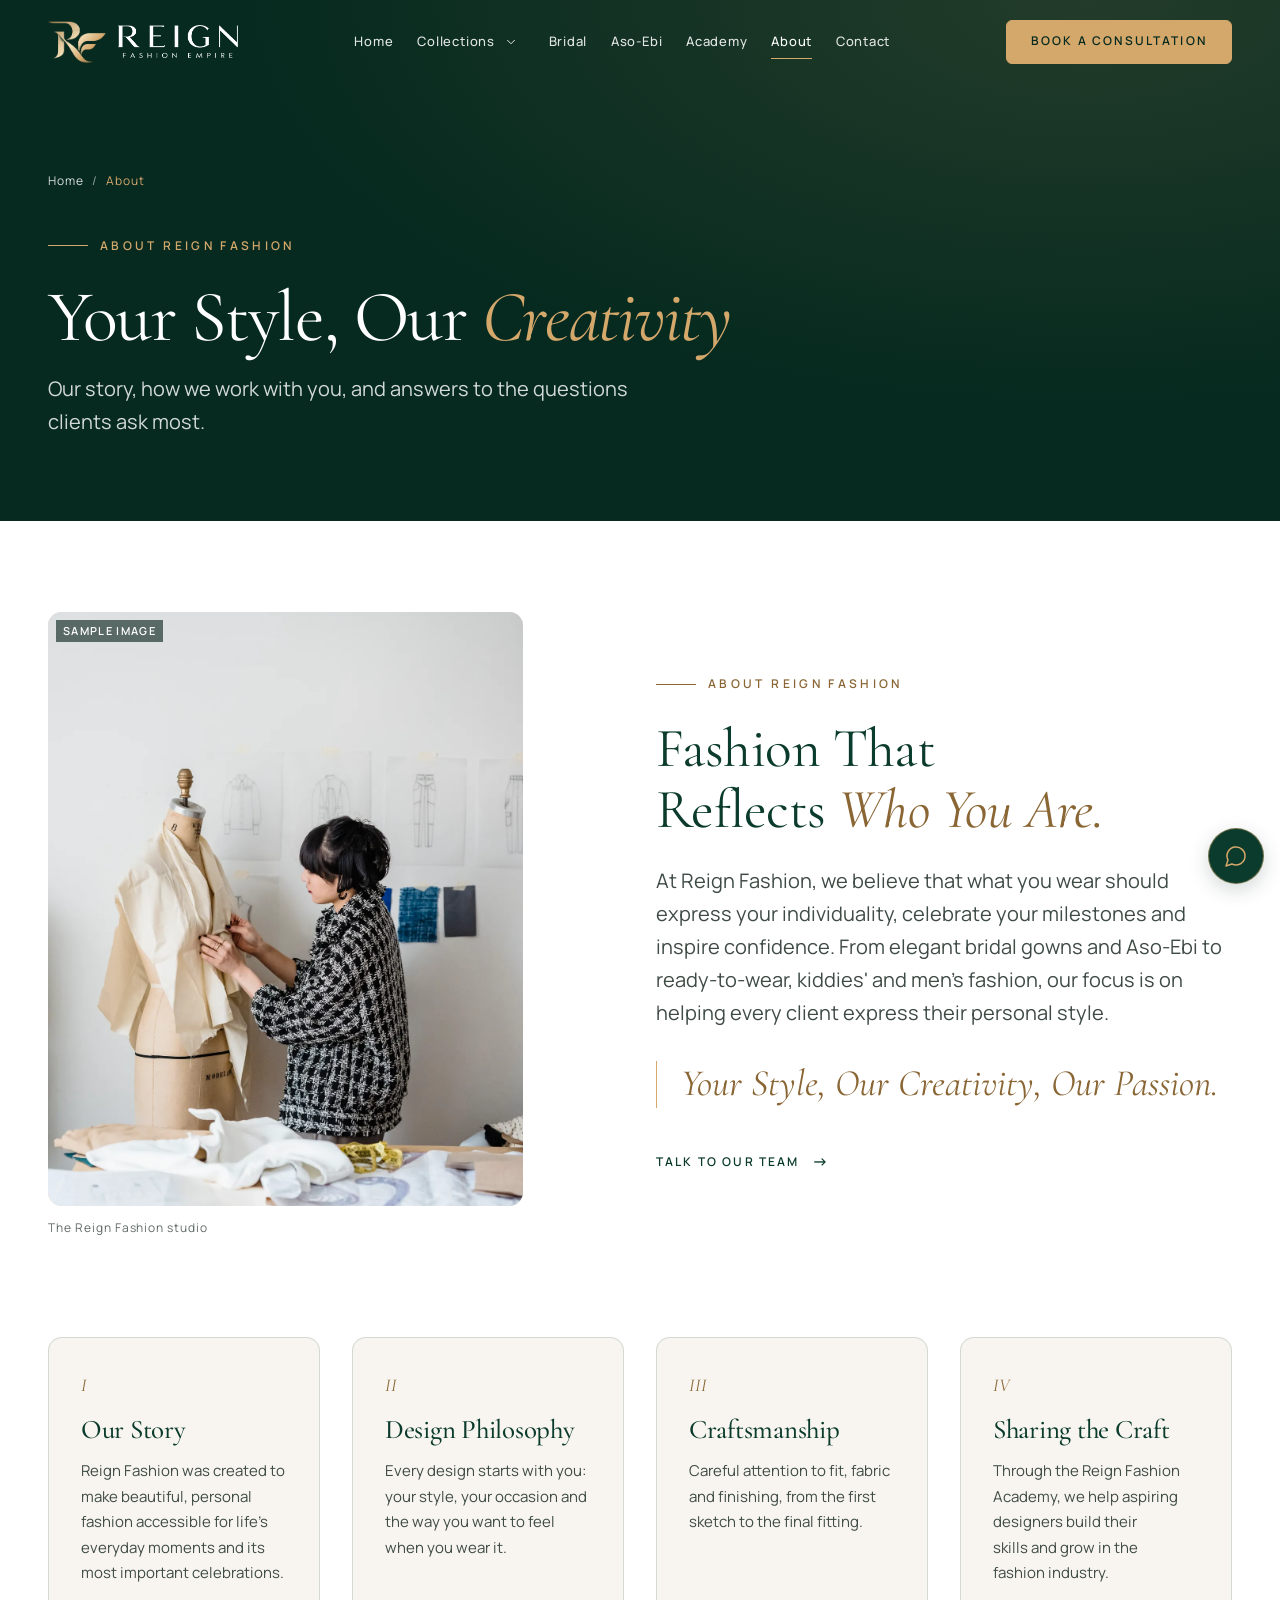
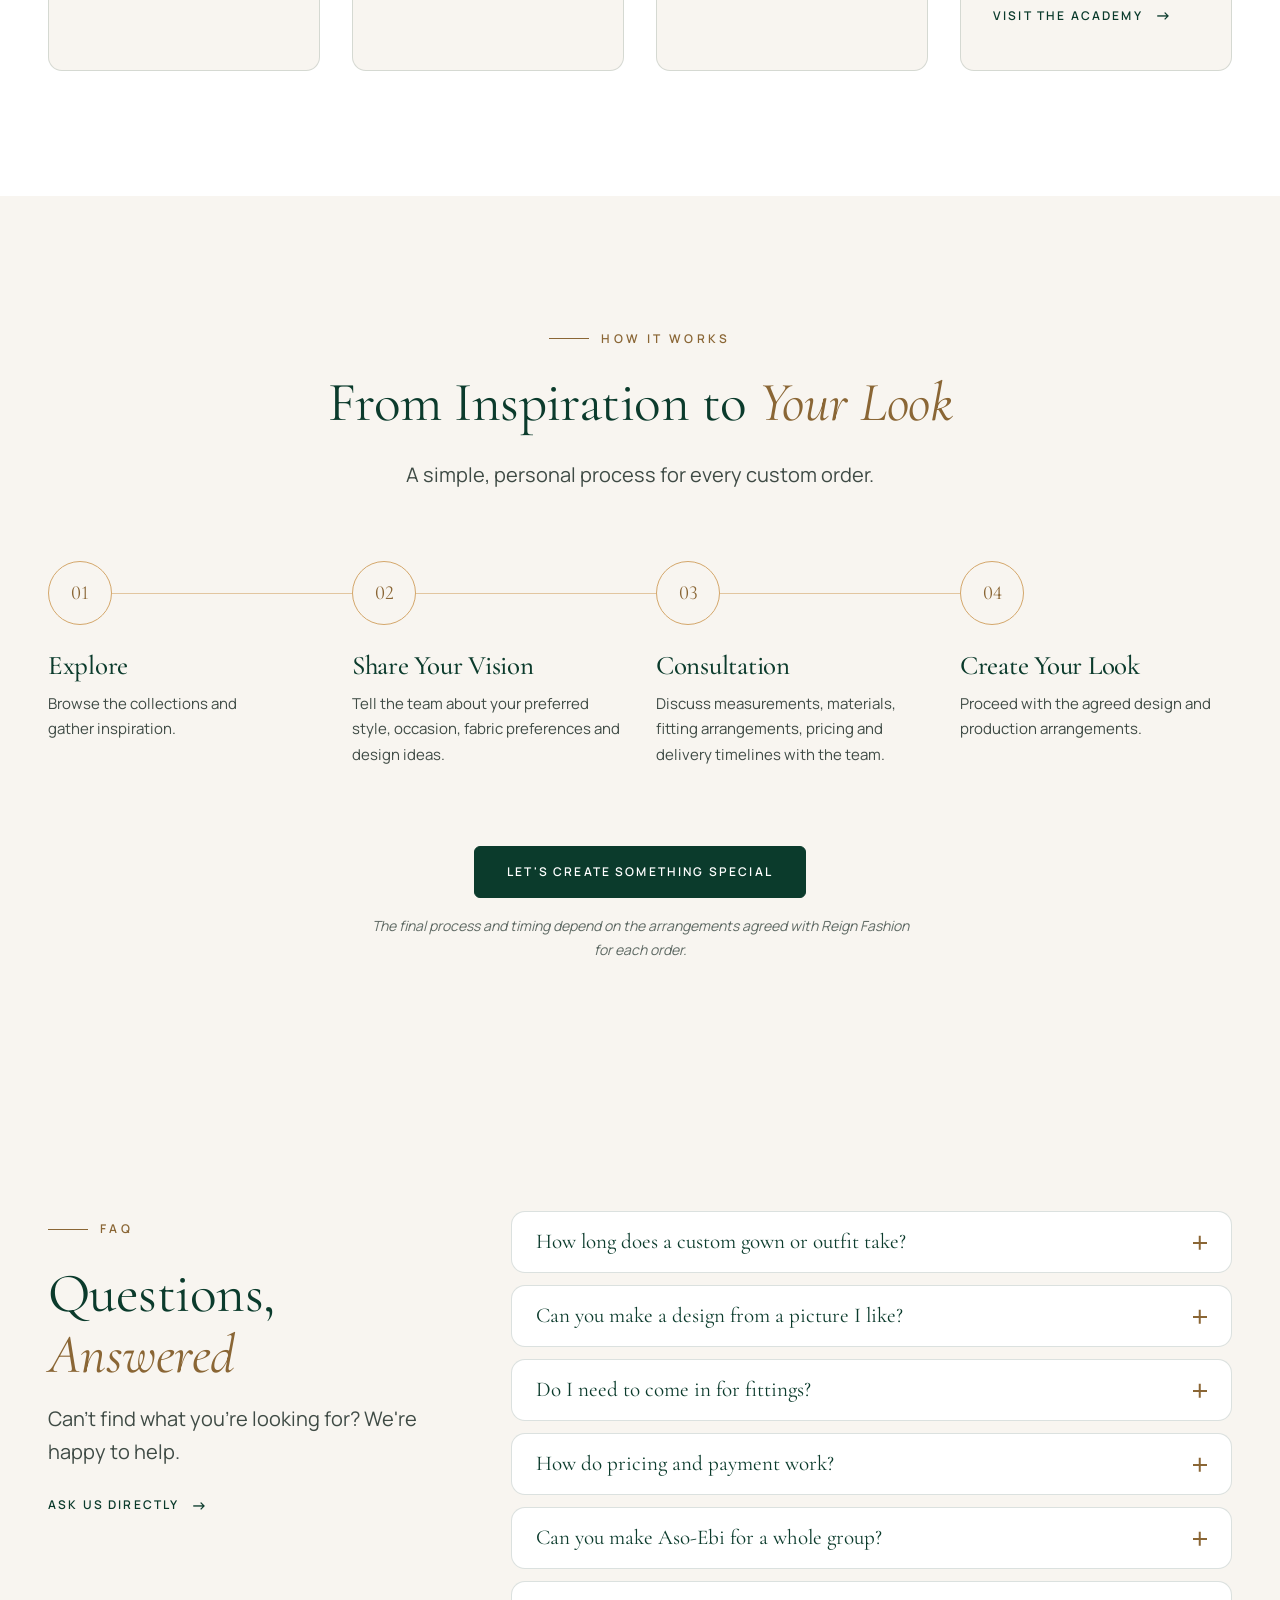
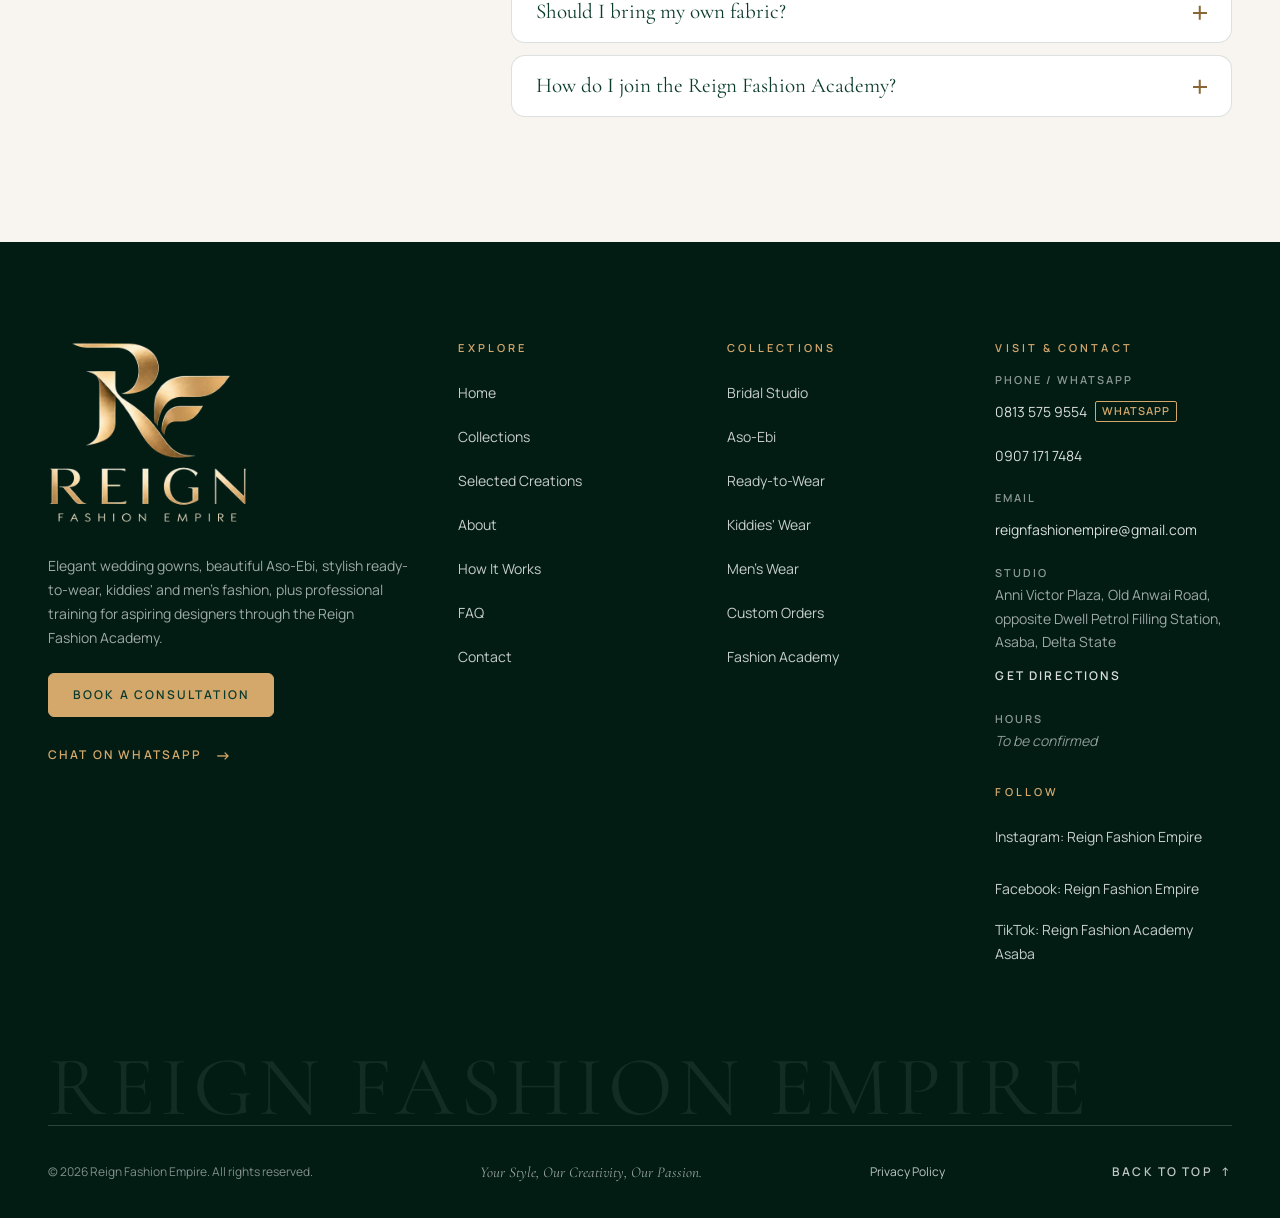
==== about.html @ ab049a0a "Reign Fashion Empire website and admin backend Multi-page site (Home, Collections with Women/Men/Kid" ====
<!DOCTYPE html>
<html lang="en">
<head>
  <meta charset="UTF-8">
  <meta name="viewport" content="width=device-width, initial-scale=1">

  <title>About Us | Reign Fashion Empire, Asaba</title>
  <meta name="description" content="Meet Reign Fashion Empire: our story, design philosophy and craftsmanship, how custom orders work, and answers to common questions.">
  <meta name="theme-color" content="#062A1F">

  <!-- Flags JS support so entrance animations never hide content when JS is off -->
  <script>document.documentElement.classList.add('js');</script>

  <link rel="canonical" href="https://reignfashionempire.com/about">

  <!-- Social sharing previews (WhatsApp, Facebook, X, LinkedIn) -->
  <meta property="og:type" content="website">
  <meta property="og:site_name" content="Reign Fashion Empire">
  <meta property="og:locale" content="en_NG">
  <meta property="og:title" content="About Us | Reign Fashion Empire, Asaba">
  <meta property="og:description" content="Meet Reign Fashion Empire: our story, design philosophy and craftsmanship, how custom orders work, and answers to common questions.">
  <meta property="og:url" content="https://reignfashionempire.com/about">
  <meta property="og:image" content="https://reignfashionempire.com/assets/images/brand/og-image.jpg">
  <meta property="og:image:width" content="1200">
  <meta property="og:image:height" content="630">
  <meta property="og:image:alt" content="Reign Fashion Empire logo in gold on deep green">
  <meta name="twitter:card" content="summary_large_image">
  <meta name="twitter:title" content="About Us | Reign Fashion Empire, Asaba">
  <meta name="twitter:description" content="Meet Reign Fashion Empire: our story, design philosophy and craftsmanship, how custom orders work, and answers to common questions.">
  <meta name="twitter:image" content="https://reignfashionempire.com/assets/images/brand/og-image.jpg">

  <!-- STRUCTURED DATA (generated): business details + FAQ for Google -->
  <script type="application/ld+json">
  {
    "@context": "https://schema.org",
    "@type": "FAQPage",
    "mainEntity": [
      {
        "@type": "Question",
        "name": "How long does a custom gown or outfit take?",
        "acceptedAnswer": {
          "@type": "Answer",
          "text": "It depends on the design, the fabric and the number of fittings needed. We agree a timeline with you at your consultation. For weddings and special events, we recommend getting in touch as early as possible."
        }
      },
      {
        "@type": "Question",
        "name": "Can you make a design from a picture I like?",
        "acceptedAnswer": {
          "@type": "Answer",
          "text": "Yes. Attach your inspiration pictures to your enquiry and we'll discuss recreating the look in your choice of fabric, colours and measurements."
        }
      },
      {
        "@type": "Question",
        "name": "Do I need to come in for fittings?",
        "acceptedAnswer": {
          "@type": "Answer",
          "text": "Fitting arrangements are agreed during your consultation at our studio in Asaba. If you live outside Asaba, mention it in your enquiry and we'll discuss what's possible."
        }
      },
      {
        "@type": "Question",
        "name": "How do pricing and payment work?",
        "acceptedAnswer": {
          "@type": "Answer",
          "text": "Every piece is made to order, so pricing depends on your design and fabric. Prices, deposits and payment arrangements are agreed with you during your consultation, before any work begins."
        }
      },
      {
        "@type": "Question",
        "name": "Can you make Aso-Ebi for a whole group?",
        "acceptedAnswer": {
          "@type": "Answer",
          "text": "Yes. We coordinate Aso-Ebi for celebrants, families and guests. Tell us the occasion, the date and roughly how many outfits you need in your enquiry."
        }
      },
      {
        "@type": "Question",
        "name": "Should I bring my own fabric?",
        "acceptedAnswer": {
          "@type": "Answer",
          "text": "Let us know in your enquiry whether you already have fabric or would like guidance on choosing one, and we'll advise you during your consultation."
        }
      },
      {
        "@type": "Question",
        "name": "How do I join the Reign Fashion Academy?",
        "acceptedAnswer": {
          "@type": "Answer",
          "text": "Send an enquiry and choose Fashion Academy (Training) as the service. Training is offered from beginner to professional mastery level, and we'll share course details, fees and the next intake with you."
        }
      }
    ]
  }
  </script>
  <!-- /STRUCTURED DATA -->

  <!-- Icons: gold RF monogram on brand green (generated from the logo) -->
  <link rel="icon" href="assets/favicon-48.png" type="image/png" sizes="48x48">
  <link rel="apple-touch-icon" href="assets/apple-touch-icon.png">

  <!-- Fonts -->
  <link rel="preconnect" href="https://fonts.googleapis.com">
  <link rel="preconnect" href="https://fonts.gstatic.com" crossorigin>
  <!-- Fonts load without blocking the page; text shows in a fallback font first -->
  <link rel="preload" as="style" href="https://fonts.googleapis.com/css2?family=Cormorant+Garamond:ital,wght@0,400;0,500;0,600;1,400;1,500&family=Manrope:wght@300;400;500;600&display=swap" onload="this.onload=null;this.rel='stylesheet'">
  <noscript><link rel="stylesheet" href="https://fonts.googleapis.com/css2?family=Cormorant+Garamond:ital,wght@0,400;0,500;0,600;1,400;1,500&family=Manrope:wght@300;400;500;600&display=swap"></noscript>

  <link rel="stylesheet" href="css/style.css">

</head>
<body data-page="about">

  <!-- LAYOUT:TOP (generated by tools/build-layout.js: edit there, not here) -->
  <a class="skip-link" href="#main">Skip to main content</a>

  <header class="site-header" id="site-header">
    <div class="container header-inner">
      <a href="./" class="wordmark brand">
        <span class="brand__mark" aria-hidden="true"></span>
        <span class="brand__word" aria-hidden="true"></span>
        <span class="visually-hidden">Reign Fashion Empire, home</span>
      </a>

      <nav class="primary-nav" aria-label="Primary">
        <ul class="nav-list">
          <li><a href="./" class="nav-link">Home</a></li>
          <li class="nav-item has-sub">
            <a href="collections" class="nav-link">Collections</a>
            <button type="button" class="nav-sub-toggle" aria-expanded="false" aria-controls="sub-collections" aria-label="Show collections menu"><svg class="icon icon--chevron" viewBox="0 0 24 24" aria-hidden="true" focusable="false"><path d="m6 9 6 6 6-6"/></svg></button>
            <ul class="nav-sub" id="sub-collections">
              <li><a href="women" class="nav-sub-link">Women's Collection</a></li>
              <li><a href="men" class="nav-sub-link">Men's Collection</a></li>
              <li><a href="kids" class="nav-sub-link">Kiddies' Collection</a></li>
              <li><a href="collections" class="nav-sub-link">All Collections</a></li>
            </ul>
          </li>
          <li><a href="bridal" class="nav-link">Bridal</a></li>
          <li><a href="aso-ebi" class="nav-link">Aso-Ebi</a></li>
          <li><a href="academy" class="nav-link">Academy</a></li>
          <li><a href="about" class="nav-link is-active" aria-current="page">About</a></li>
          <li><a href="contact" class="nav-link">Contact</a></li>
        </ul>
      </nav>

      <a href="contact" class="btn btn--dark btn--sm header-cta">Book a Consultation</a>

      <button class="menu-toggle" id="menu-toggle" type="button"
              aria-expanded="false" aria-controls="mobile-menu" aria-label="Open menu">
        <span class="menu-toggle__bar"></span>
        <span class="menu-toggle__bar"></span>
      </button>
    </div>
  </header>

  <div class="mobile-menu" id="mobile-menu" role="dialog" aria-modal="true" aria-label="Site menu" hidden>
    <div class="mobile-menu__inner container">
      <nav aria-label="Mobile">
        <ul class="mobile-nav-list">
          <li><a href="./" class="mobile-nav-link">Home</a></li>
          <li><a href="collections" class="mobile-nav-link">Collections</a>
            <ul class="mobile-sub-list">
              <li><a href="women" class="mobile-sub-link">Women's Collection</a></li>
              <li><a href="men" class="mobile-sub-link">Men's Collection</a></li>
              <li><a href="kids" class="mobile-sub-link">Kiddies' Collection</a></li>
            </ul>
          </li>
          <li><a href="bridal" class="mobile-nav-link">Bridal</a></li>
          <li><a href="aso-ebi" class="mobile-nav-link">Aso-Ebi</a></li>
          <li><a href="academy" class="mobile-nav-link">Academy</a></li>
          <li><a href="about" class="mobile-nav-link is-active" aria-current="page">About</a></li>
          <li><a href="contact" class="mobile-nav-link">Contact</a></li>
        </ul>
      </nav>
      <div class="mobile-menu__footer">
        <a href="contact" class="btn btn--gold mobile-nav-link">Book a Consultation</a>
        <p class="mobile-menu__note">Bridal · Aso-Ebi · Ready-to-Wear · Academy</p>
      </div>
    </div>
  </div>
  <!-- /LAYOUT:TOP -->

  <main id="main">

    <!-- ============================================================
         PAGE BANNER
         ============================================================ -->
    <section class="page-hero" aria-labelledby="page-title">
      <div class="container">
        <nav class="crumbs" aria-label="Breadcrumb"><a href="./">Home</a><span aria-hidden="true">/</span><span aria-current="page">About</span></nav>
        <p class="eyebrow">About Reign Fashion</p>
        <h1 id="page-title" class="display page-hero__title">Your Style, Our <em>Creativity</em></h1>
        <p class="lead page-hero__lead">Our story, how we work with you, and answers to the questions clients ask most.</p>
      </div>
    </section>

    <!-- ============================================================
         ABOUT
         PROVISIONAL COPY — replace with Reign Fashion's real story once
         provided. Deliberately contains no founder name, founding year,
         client numbers, awards or other unconfirmed facts.
         ============================================================ -->
    <section id="about" class="section section--white about" aria-labelledby="about-title">
      <div class="container">

        <div class="about__grid">
          <figure class="about__media reveal">
            <!-- IMAGE SLOT: about-studio — assets/images/about-studio.webp (portrait 4:5, min. 1200×1500) -->
            <div class="img-slot is-sample img-slot--warm ratio-portrait" data-label="About · Studio photograph · 4:5"><img src="assets/images/about-studio.webp" alt="Sample image: Dressmaker draping fabric on a mannequin in a light workshop" width="1200" height="1800" loading="lazy" decoding="async" style="object-position: 50% 40%"></div>
            <figcaption class="about__caption">The Reign Fashion studio</figcaption>
          </figure>

          <div class="about__content">
            <p class="eyebrow reveal">About Reign Fashion</p>
            <h2 id="about-title" class="h2 reveal" style="--d: 80ms">Fashion That Reflects <em>Who You Are.</em></h2>
            <p class="lead reveal" style="--d: 160ms">
              At Reign Fashion, we believe that what you wear should express your individuality,
              celebrate your milestones and inspire confidence. From elegant bridal gowns and
              Aso-Ebi to ready-to-wear, kiddies' and men's fashion, our focus is on helping every
              client express their personal style.
            </p>

            <blockquote class="about__quote reveal" style="--d: 240ms">
              <p>Your Style, Our Creativity, Our Passion.</p>
            </blockquote>

            <a href="contact" class="link-arrow reveal" style="--d: 320ms">Talk to Our Team</a>
          </div>
        </div>

        <ul class="about__pillars">
          <li class="pillar reveal">
            <span class="pillar__num">I</span>
            <h3 class="pillar__title">Our Story</h3>
            <p>Reign Fashion was created to make beautiful, personal fashion accessible for life's everyday moments and its most important celebrations.</p>
          </li>
          <li class="pillar reveal" style="--d: 80ms">
            <span class="pillar__num">II</span>
            <h3 class="pillar__title">Design Philosophy</h3>
            <p>Every design starts with you: your style, your occasion and the way you want to feel when you wear it.</p>
          </li>
          <li class="pillar reveal" style="--d: 160ms">
            <span class="pillar__num">III</span>
            <h3 class="pillar__title">Craftsmanship</h3>
            <p>Careful attention to fit, fabric and finishing, from the first sketch to the final fitting.</p>
          </li>
          <li class="pillar reveal" style="--d: 240ms">
            <span class="pillar__num">IV</span>
            <h3 class="pillar__title">Sharing the Craft</h3>
            <p>Through the Reign Fashion Academy, we help aspiring designers build their skills and grow in the fashion industry.</p>
            <a href="academy" class="link-arrow pillar__link">Visit the Academy</a>
          </li>
        </ul>
      </div>
    </section>

    <!-- ============================================================
         HOW IT WORKS — custom-order process
         ============================================================ -->
    <section id="process" class="section process" aria-labelledby="process-title">
      <div class="container">

        <header class="section-head section-head--center">
          <p class="eyebrow reveal">How It Works</p>
          <h2 id="process-title" class="h2 reveal" style="--d: 80ms">From Inspiration to <em>Your Look</em></h2>
          <p class="lead reveal" style="--d: 160ms">A simple, personal process for every custom order.</p>
        </header>

        <ol class="process__steps">
          <li class="process-step reveal">
            <span class="process-step__num" aria-hidden="true">01</span>
            <h3 class="process-step__title"><span class="visually-hidden">Step 1: </span>Explore</h3>
            <p>Browse the collections and gather inspiration.</p>
          </li>
          <li class="process-step reveal" style="--d: 100ms">
            <span class="process-step__num" aria-hidden="true">02</span>
            <h3 class="process-step__title"><span class="visually-hidden">Step 2: </span>Share Your Vision</h3>
            <p>Tell the team about your preferred style, occasion, fabric preferences and design ideas.</p>
          </li>
          <li class="process-step reveal" style="--d: 200ms">
            <span class="process-step__num" aria-hidden="true">03</span>
            <h3 class="process-step__title"><span class="visually-hidden">Step 3: </span>Consultation</h3>
            <p>Discuss measurements, materials, fitting arrangements, pricing and delivery timelines with the team.</p>
          </li>
          <li class="process-step reveal" style="--d: 300ms">
            <span class="process-step__num" aria-hidden="true">04</span>
            <h3 class="process-step__title"><span class="visually-hidden">Step 4: </span>Create Your Look</h3>
            <p>Proceed with the agreed design and production arrangements.</p>
          </li>
        </ol>

        <div class="process__cta reveal">
          <a href="contact" class="btn btn--dark">Let's Create Something Special</a>
          <p class="process__note">
            The final process and timing depend on the arrangements agreed with Reign Fashion for each order.
          </p>
        </div>
      </div>
    </section>

    <!-- ============================================================
         FAQ
         DRAFT ANSWERS for the owner to review. They only state what the
         rest of the site already says (timelines, prices and fittings are
         agreed at consultation). Where the owner has firm policies —
         typical lead times, deposit amounts, delivery outside Asaba —
         add them to the relevant answer.
         ============================================================ -->
    <section id="faq" class="section faq" aria-labelledby="faq-title">
      <div class="container faq__grid">
        <header class="faq__head">
          <p class="eyebrow reveal">FAQ</p>
          <h2 id="faq-title" class="h2 reveal" style="--d: 80ms">Questions, <em>Answered</em></h2>
          <p class="lead reveal" style="--d: 160ms">Can't find what you're looking for? We're happy to help.</p>
          <a href="contact" class="link-arrow reveal" style="--d: 220ms">Ask Us Directly</a>
        </header>

        <div class="faq__list reveal" style="--d: 120ms">
          <details class="faq__item">
            <summary>How long does a custom gown or outfit take?</summary>
            <div class="faq__answer">
              <p>It depends on the design, the fabric and the number of fittings needed. We agree a timeline with you at your consultation. For weddings and special events, we recommend getting in touch as early as possible.</p>
            </div>
          </details>
          <details class="faq__item">
            <summary>Can you make a design from a picture I like?</summary>
            <div class="faq__answer">
              <p>Yes. Attach your inspiration pictures to your enquiry and we'll discuss recreating the look in your choice of fabric, colours and measurements.</p>
            </div>
          </details>
          <details class="faq__item">
            <summary>Do I need to come in for fittings?</summary>
            <div class="faq__answer">
              <p>Fitting arrangements are agreed during your consultation at our studio in Asaba. If you live outside Asaba, mention it in your enquiry and we'll discuss what's possible.</p>
            </div>
          </details>
          <details class="faq__item">
            <summary>How do pricing and payment work?</summary>
            <div class="faq__answer">
              <p>Every piece is made to order, so pricing depends on your design and fabric. Prices, deposits and payment arrangements are agreed with you during your consultation, before any work begins.</p>
            </div>
          </details>
          <details class="faq__item">
            <summary>Can you make Aso-Ebi for a whole group?</summary>
            <div class="faq__answer">
              <p>Yes. We coordinate Aso-Ebi for celebrants, families and guests. Tell us the occasion, the date and roughly how many outfits you need in your enquiry.</p>
            </div>
          </details>
          <details class="faq__item">
            <summary>Should I bring my own fabric?</summary>
            <div class="faq__answer">
              <p>Let us know in your enquiry whether you already have fabric or would like guidance on choosing one, and we'll advise you during your consultation.</p>
            </div>
          </details>
          <details class="faq__item">
            <summary>How do I join the Reign Fashion Academy?</summary>
            <div class="faq__answer">
              <p>Send an enquiry and choose <strong>Fashion Academy (Training)</strong> as the service. Training is offered from beginner to professional mastery level, and we'll share course details, fees and the next intake with you.</p>
            </div>
          </details>
        </div>
      </div>
    </section>

    <!-- Floating WhatsApp shortcut (shown by script only when a number is configured) -->
    <a class="wa-float" data-whatsapp target="_blank" rel="noopener" aria-label="Chat with Reign Fashion on WhatsApp" hidden>
      <svg class="icon" viewBox="0 0 24 24" aria-hidden="true" focusable="false"><path d="M7.9 20A9 9 0 1 0 4 16.1L2 22Z"/></svg>
    </a>

  </main>

  <!-- LAYOUT:FOOTER (generated by tools/build-layout.js from tools/layout/footer.html) -->
  <!-- ============================================================
       FOOTER
       Contact details and social links are filled from SITE_CONFIG in
       js/script.js. Privacy / terms links are intentionally omitted until
       those pages exist.
       ============================================================ -->
  <footer class="site-footer on-dark" aria-labelledby="footer-title">
    <h2 id="footer-title" class="visually-hidden">Reign Fashion site footer</h2>
    <div class="container">

      <div class="footer__top">
        <div class="footer__brand">
          <!-- LOGO: full stacked logo in metallic gold, transparent background -->
          <a href="./" class="footer__logo">
            <picture>
              <source srcset="assets/images/brand/logo-full-gold.webp" type="image/webp">
              <img src="assets/images/brand/logo-full-gold.png" alt="Reign Fashion Empire, back to top"
                   width="480" height="438" loading="lazy" decoding="async">
            </picture>
          </a>
          <p class="footer__desc">
            Elegant wedding gowns, beautiful Aso-Ebi, stylish ready-to-wear, kiddies' and men's
            fashion, plus professional training for aspiring designers through the Reign Fashion Academy.
          </p>
          <div class="btn-row">
            <a href="contact" class="btn btn--gold btn--sm">Book a Consultation</a>
            <a class="link-arrow footer__wa" data-whatsapp target="_blank" rel="noopener" hidden>Chat on WhatsApp</a>
          </div>
        </div>

        <nav class="footer__col" aria-label="Footer: explore">
          <h3 class="footer__heading">Explore</h3>
          <ul class="footer__links">
            <li><a href="./">Home</a></li>
            <li><a href="collections">Collections</a></li>
            <li><a href="collections#gallery">Selected Creations</a></li>
            <li><a href="about">About</a></li>
            <li><a href="about#process">How It Works</a></li>
            <li><a href="about#faq">FAQ</a></li>
            <li><a href="contact">Contact</a></li>
          </ul>
        </nav>

        <nav class="footer__col" aria-label="Footer: collections and services">
          <h3 class="footer__heading">Collections</h3>
          <ul class="footer__links">
            <li><a href="bridal">Bridal Studio</a></li>
            <li><a href="aso-ebi">Aso-Ebi</a></li>
            <li><a href="collections#ready-to-wear">Ready-to-Wear</a></li>
            <li><a href="collections#kids">Kiddies' Wear</a></li>
            <li><a href="collections#men">Men's Wear</a></li>
            <li><a href="collections#services">Custom Orders</a></li>
            <li><a href="academy">Fashion Academy</a></li>
          </ul>
        </nav>

        <div class="footer__col">
          <h3 class="footer__heading">Visit &amp; Contact</h3>
          <ul class="footer__contact">
            <li><span class="footer__label">Phone / WhatsApp</span><span data-contact="phone">To be confirmed</span></li>
            <li><span class="footer__label">Email</span><span data-contact="email">To be confirmed</span></li>
            <li><span class="footer__label">Studio</span><span data-contact="address">To be confirmed</span></li>
            <li><span class="footer__label">Hours</span><span data-contact="hours">To be confirmed</span></li>
          </ul>
          <h3 class="footer__heading footer__heading--follow">Follow</h3>
          <ul class="social__list footer__social" data-contact="social"></ul>
        </div>
      </div>

      <p class="footer__mark" aria-hidden="true">REIGN FASHION EMPIRE</p>

      <div class="footer__bottom">
        <p>&copy; <span data-year>2026</span> Reign Fashion Empire. All rights reserved.</p>
        <p class="footer__motto">Your Style, Our Creativity, Our Passion.</p>
        <a href="privacy" class="footer__legal">Privacy Policy</a>
        <a href="#main" class="footer__top-link">Back to top <span aria-hidden="true">↑</span></a>
      </div>
    </div>
  </footer>
  <!-- /LAYOUT:FOOTER -->

  <script src="js/script.js" defer></script>
</body>
</html>
---- css/style.css ----
/* ==========================================================================
   REIGN FASHION EMPIRE — Main stylesheet
   Mobile-first. Breakpoints: 600px (large phone), 768px (tablet),
   1024px (laptop), 1180px (desktop nav), 1440px (wide).
   ========================================================================== */

/* --------------------------------------------------------------------------
   1. Design tokens
   -------------------------------------------------------------------------- */
:root {
  /* Brand palette — deep green and gold, sampled from the Reign Fashion Empire logo */
  --c-green:          #0B3B2C;   /* primary: buttons, headings (11.5:1 on ivory) */
  --c-green-dark:     #062A1F;   /* dark sections, mobile menu */
  --c-green-deepest:  #021C14;   /* logo background: footer, lightbox */
  --c-green-hover:    #145440;
  --c-gold:           #D4A76B;   /* logo gold: accents on green (5.7–7:1) */
  --c-gold-deep:      #8A6635;   /* gold for small text on light backgrounds (4.8:1 on ivory) */
  --c-gold-light:     #F3DFB8;   /* highlight in metallic gradients */
  --c-champagne:      #F1E6D2;   /* light gold-tinted background (Academy) */
  --c-ivory:          #F8F5F0;
  --c-ivory-deep:     #EFE9DF;
  --c-white:          #FFFFFF;
  --c-error:          #A8322D;   /* form errors only (6.1:1 on ivory) */

  /* Text and lines derived from the palette */
  --c-ink:        var(--c-green);
  --c-ink-soft:   #3F4B45;   /* body text on ivory (8.4:1) */
  --c-ink-muted:  #5F6A64;   /* secondary text (5.2:1) */
  --c-line:       rgba(6, 42, 31, 0.14);
  --c-line-light: rgba(255, 255, 255, 0.16);

  /* Metallic gold, matching the logo */
  --gold-metal: linear-gradient(135deg, #A57C48 0%, var(--c-gold-light) 48%, #D4A76B 70%, #A57C48 100%);

  /* Typography */
  --f-serif: "Cormorant Garamond", "Playfair Display", Georgia, "Times New Roman", serif;
  --f-sans:  "Manrope", "Inter", system-ui, -apple-system, "Segoe UI", Roboto, sans-serif;

  --fs-xs:   0.75rem;                                  /* labels, eyebrows */
  --fs-sm:   0.875rem;
  --fs-base: 1rem;
  --fs-lg:   clamp(1.0625rem, 0.98rem + 0.35vw, 1.25rem);
  --fs-h4:   clamp(1.375rem, 1.2rem + 0.6vw, 1.75rem);
  --fs-h3:   clamp(1.75rem, 1.45rem + 1.1vw, 2.375rem);
  --fs-h2:   clamp(2.25rem, 1.7rem + 2.2vw, 3.75rem);
  --fs-display: clamp(2.875rem, 1.9rem + 4.4vw, 6rem);

  --lh-tight: 1.05;
  --lh-snug:  1.25;
  --lh-body:  1.7;

  --tracking-wide:  0.18em;
  --tracking-wider: 0.28em;

  /* Spacing scale */
  --space-1: 0.25rem;
  --space-2: 0.5rem;
  --space-3: 0.75rem;
  --space-4: 1rem;
  --space-5: 1.5rem;
  --space-6: 2rem;
  --space-7: 3rem;
  --space-8: 4rem;
  --space-9: 6rem;
  --section-y: clamp(4.5rem, 3rem + 6vw, 9rem);

  /* Layout */
  --container: 1320px;
  --gutter: clamp(1.25rem, 0.6rem + 3vw, 3rem);
  --header-h: 72px;

  /* Motion */
  --ease: cubic-bezier(0.22, 0.61, 0.36, 1);
  --ease-out: cubic-bezier(0.16, 1, 0.3, 1);
  --dur-fast: 200ms;
  --dur: 400ms;
  --dur-slow: 900ms;

  /* Misc */
  --radius: 6px;          /* buttons, inputs */
  --radius-card: 14px;     /* cards and images */
  --radius-sm: 10px;       /* small cards, tiles */
  --lift: 0 -6px;          /* hover lift (uses the `translate` property, independent of transform-based animations) */
  --shadow-hover: 0 22px 40px -22px rgba(6, 42, 31, 0.45);
  --focus-ring: 0 0 0 2px var(--c-ivory), 0 0 0 4px var(--c-green);
}

@media (min-width: 1024px) {
  :root { --header-h: 84px; }
}

/* --------------------------------------------------------------------------
   2. Reset & base
   -------------------------------------------------------------------------- */
*, *::before, *::after { box-sizing: border-box; }

* { margin: 0; }

html {
  -webkit-text-size-adjust: 100%;
  scroll-behavior: smooth;
  scroll-padding-top: var(--header-h);
}

body {
  min-height: 100vh;
  font-family: var(--f-sans);
  font-size: var(--fs-base);
  font-weight: 400;
  line-height: var(--lh-body);
  color: var(--c-ink-soft);
  background-color: var(--c-ivory);
  -webkit-font-smoothing: antialiased;
  -moz-osx-font-smoothing: grayscale;
  overflow-x: hidden;
}

body.is-locked { overflow: hidden; }

img, picture, svg, video { display: block; max-width: 100%; height: auto; }

input, button, textarea, select { font: inherit; color: inherit; }

button { cursor: pointer; background: none; border: 0; padding: 0; }

a { color: inherit; text-decoration: none; }

ul[class], ol[class] { list-style: none; padding: 0; }

h1, h2, h3, h4 {
  font-family: var(--f-serif);
  font-weight: 500;
  color: var(--c-ink);
  line-height: var(--lh-snug);
  letter-spacing: -0.01em;
  text-wrap: balance;
  font-variant-numeric: lining-nums; /* Cormorant's old-style "01" reads as "oı" */
}
.g-item__title { font-variant-numeric: lining-nums; }

p { text-wrap: pretty; }

::selection { background: var(--c-gold); color: var(--c-green); }

/* Visible, consistent focus indicator for keyboard users */
:focus-visible {
  outline: 2px solid var(--c-green);
  outline-offset: 3px;
}
.on-dark :focus-visible,
.mobile-menu :focus-visible {
  outline-color: var(--c-gold);
}

[hidden] { display: none !important; }

.visually-hidden {
  position: absolute !important;
  width: 1px; height: 1px;
  padding: 0; margin: -1px;
  overflow: hidden; clip: rect(0 0 0 0);
  white-space: nowrap; border: 0;
}

.skip-link {
  position: fixed;
  top: var(--space-3);
  left: var(--space-3);
  z-index: 1000;
  padding: var(--space-3) var(--space-5);
  background: var(--c-green);
  color: var(--c-white);
  font-size: var(--fs-sm);
  transform: translateY(-200%);
  transition: transform var(--dur-fast) var(--ease);
}
.skip-link:focus { transform: translateY(0); }

/* --------------------------------------------------------------------------
   3. Layout utilities
   -------------------------------------------------------------------------- */
.container {
  width: 100%;
  max-width: var(--container);
  margin-inline: auto;
  padding-inline: var(--gutter);
}

.section {
  padding-block: var(--section-y);
  position: relative;
}

.section--white { background-color: var(--c-white); }
.section--dark  { background-color: var(--c-green-dark); color: rgba(255, 255, 255, 0.72); }
.section--dark h1,
.section--dark h2,
.section--dark h3,
.section--dark h4 { color: var(--c-white); }

/* --------------------------------------------------------------------------
   4. Typography components
   -------------------------------------------------------------------------- */
.eyebrow {
  display: inline-flex;
  align-items: center;
  gap: var(--space-3);
  font-family: var(--f-sans);
  font-size: var(--fs-xs);
  font-weight: 600;
  letter-spacing: var(--tracking-wider);
  text-transform: uppercase;
  color: var(--c-gold-deep);
  margin-bottom: var(--space-5);
}
.eyebrow::before {
  content: "";
  width: 2.5rem;
  height: 1px;
  background: currentColor;
}
.section--dark .eyebrow { color: var(--c-gold); }

.display {
  font-size: var(--fs-display);
  line-height: var(--lh-tight);
  font-weight: 400;
  letter-spacing: -0.02em;
}
.display em,
.h2 em { font-style: italic; color: var(--c-gold-deep); }
.section--dark .display em,
.section--dark .h2 em { color: var(--c-gold); }

.h2 { font-size: var(--fs-h2); line-height: 1.1; font-weight: 400; }
.h3 { font-size: var(--fs-h3); }

.lead {
  font-size: var(--fs-lg);
  line-height: 1.65;
  color: var(--c-ink-soft);
  max-width: 38em;
}
.section--dark .lead { color: rgba(255, 255, 255, 0.72); }

.section-head {
  max-width: 46rem;
  margin-bottom: clamp(2.5rem, 2rem + 3vw, 5rem);
}
.section-head--center {
  margin-inline: auto;
  text-align: center;
}
.section-head--center .eyebrow { justify-content: center; }
.section-head .h2 { margin-bottom: var(--space-5); }
.section-head--center .lead { margin-inline: auto; }

/* --------------------------------------------------------------------------
   5. Buttons & links
   -------------------------------------------------------------------------- */
.btn {
  --btn-bg: transparent;
  --btn-fg: var(--c-ink);
  --btn-border: var(--c-ink);

  position: relative;
  display: inline-flex;
  align-items: center;
  justify-content: center;
  gap: var(--space-3);
  min-height: 52px;                      /* touch-friendly */
  padding: 0 var(--space-6);
  font-family: var(--f-sans);
  font-size: var(--fs-xs);
  font-weight: 600;
  letter-spacing: var(--tracking-wide);
  text-transform: uppercase;
  white-space: nowrap;
  color: var(--btn-fg);
  background-color: var(--btn-bg);
  border: 1px solid var(--btn-border);
  border-radius: var(--radius);
  overflow: hidden;
  isolation: isolate;
  transition: color var(--dur) var(--ease), border-color var(--dur) var(--ease);
}
/* Fill sweep on hover */
.btn::before {
  content: "";
  position: absolute;
  inset: 0;
  z-index: -1;
  background: var(--btn-hover-bg, var(--c-ink));
  transform: scaleX(0);
  transform-origin: right;
  transition: transform var(--dur) var(--ease);
}
.btn:hover::before,
.btn:focus-visible::before { transform: scaleX(1); transform-origin: left; }
.btn:hover,
.btn:focus-visible { color: var(--btn-hover-fg, var(--c-white)); border-color: var(--btn-hover-bg, var(--c-ink)); }

.btn--dark {
  --btn-bg: var(--c-green);
  --btn-fg: var(--c-white);
  --btn-border: var(--c-green);
  --btn-hover-bg: var(--c-gold);
  --btn-hover-fg: var(--c-green-dark);
}
.btn--outline {
  --btn-hover-bg: var(--c-green);
  --btn-hover-fg: var(--c-white);
}
.btn--gold {
  --btn-bg: var(--c-gold);
  --btn-fg: var(--c-green);
  --btn-border: var(--c-gold);
  --btn-hover-bg: var(--c-white);
  --btn-hover-fg: var(--c-green);
}
.btn--sm { min-height: 44px; padding: 0 var(--space-5); }

.btn-row {
  display: flex;
  flex-wrap: wrap;
  align-items: center;
  gap: var(--space-4);
}

/* Text link with animated arrow + underline */
.link-arrow {
  position: relative;
  display: inline-flex;
  align-items: center;
  gap: var(--space-3);
  min-height: 44px;
  font-size: var(--fs-xs);
  font-weight: 600;
  letter-spacing: var(--tracking-wide);
  text-transform: uppercase;
  color: var(--c-ink);
}
.link-arrow::after {
  content: "→";
  font-size: 1rem;
  letter-spacing: 0;
  transition: transform var(--dur) var(--ease);
}
.link-arrow:hover::after,
.link-arrow:focus-visible::after { transform: translateX(6px); }

/* --------------------------------------------------------------------------
   6. Image placeholders
   Every image slot uses .img-slot + a ratio class. When a real photo is
   available, place an <img> inside the slot — it fills the frame and the
   placeholder label is hidden automatically.
   -------------------------------------------------------------------------- */
.img-slot {
  position: relative;
  overflow: hidden;
  background-color: var(--c-ivory-deep);
  background-image:
    linear-gradient(135deg, transparent 49.6%, rgba(23,23,23,0.05) 49.6%, rgba(23,23,23,0.05) 50.4%, transparent 50.4%),
    linear-gradient(45deg,  transparent 49.6%, rgba(23,23,23,0.05) 49.6%, rgba(23,23,23,0.05) 50.4%, transparent 50.4%);
  isolation: isolate;
}
.img-slot--dark {
  background-color: #0E3326;
  background-image:
    linear-gradient(135deg, transparent 49.6%, rgba(255,255,255,0.05) 49.6%, rgba(255,255,255,0.05) 50.4%, transparent 50.4%),
    linear-gradient(45deg,  transparent 49.6%, rgba(255,255,255,0.05) 49.6%, rgba(255,255,255,0.05) 50.4%, transparent 50.4%);
}
.img-slot--warm  { background-color: #E6DACA; }
.img-slot--blush { background-color: #EADCD6; }
.img-slot--wine  { background-color: #1B4A3A; }

/* Placeholder label */
.img-slot::after {
  content: attr(data-label);
  position: absolute;
  left: 50%;
  top: 50%;
  transform: translate(-50%, -50%);
  max-width: 80%;
  padding: var(--space-2) var(--space-4);
  font-family: var(--f-sans);
  font-size: 0.6875rem;
  font-weight: 500;
  letter-spacing: 0.2em;
  text-transform: uppercase;
  text-align: center;
  line-height: 1.5;
  color: var(--c-ink-muted);
  border: 1px solid var(--c-line);
  background: rgba(248, 245, 240, 0.8);
  pointer-events: none;
}
.img-slot--dark::after,
.img-slot--wine::after {
  color: rgba(255, 255, 255, 0.7);
  border-color: var(--c-line-light);
  background: rgba(6, 42, 31, 0.5);
}

/* Real image inside a slot: fill + hide placeholder label */
.img-slot > img {
  position: absolute;
  inset: 0;
  width: 100%;
  height: 100%;
  object-fit: cover;
  transition: transform 1.2s var(--ease-out); /* hover zoom on cards */
}
.img-slot:has(> img)::after { display: none; }

/* TEMPORARY licensed stock photos are marked so they aren't mistaken for Reign
   Fashion's own work. Remove the "is-sample" class from a slot when its real photo goes in. */
.img-slot.is-sample::before {
  content: "Sample image";
  position: absolute;
  z-index: 2;
  top: 8px;
  left: 8px;
  padding: 2px 7px;
  font-family: var(--f-sans);
  font-size: 0.5625rem;
  font-weight: 600;
  letter-spacing: 0.12em;
  text-transform: uppercase;
  line-height: 1.6;
  color: var(--c-white);
  background: rgba(2, 28, 20, 0.6);
  pointer-events: none;
}

/* Aspect ratios (prevent layout shift) */
.ratio-portrait  { aspect-ratio: 4 / 5; }
.ratio-tall      { aspect-ratio: 2 / 3; }
.ratio-square    { aspect-ratio: 1 / 1; }
.ratio-landscape { aspect-ratio: 3 / 2; }

/* --------------------------------------------------------------------------
   7. Header
   -------------------------------------------------------------------------- */
.site-header {
  position: fixed;
  inset: 0 0 auto 0;
  z-index: 100;
  height: var(--header-h);
  background-color: transparent;
  border-bottom: 1px solid transparent;
  transition: background-color var(--dur) var(--ease),
              border-color var(--dur) var(--ease),
              height var(--dur) var(--ease);
}
.site-header.is-scrolled {
  background-color: rgba(248, 245, 240, 0.94);
  border-bottom-color: var(--c-line);
  -webkit-backdrop-filter: saturate(140%) blur(10px);
  backdrop-filter: saturate(140%) blur(10px);
}

.header-inner {
  height: 100%;
  display: flex;
  align-items: center;
  justify-content: space-between;
  gap: var(--space-5);
}

/* Logo lockup: monogram + wordmark. Each part is a transparent PNG used as a
   CSS mask, so its colour (or metallic gradient) is set here per context. */
.brand {
  --logo-gold: linear-gradient(135deg, #8A6635 0%, #C99A5B 50%, #8A6635 100%); /* logo gold, deepened for the ivory header */
  --logo-ink: var(--c-ink);
  --mark-h: 34px;
  --word-h: 29px;
  display: inline-flex;
  align-items: center;
  gap: clamp(0.5rem, 0.4rem + 0.4vw, 0.75rem);
  padding-block: var(--space-2);
  flex: none;
}
.brand__mark,
.brand__word {
  display: block;
  -webkit-mask-position: center;
  mask-position: center;
  -webkit-mask-size: contain;
  mask-size: contain;
  -webkit-mask-repeat: no-repeat;
  mask-repeat: no-repeat;
}
.brand__mark {
  height: var(--mark-h);
  aspect-ratio: 300 / 219;
  -webkit-mask-image: url("../assets/images/brand/logo-mark-mask.png");
  mask-image: url("../assets/images/brand/logo-mark-mask.png");
  background: var(--logo-gold);
}
.brand__word {
  height: var(--word-h);
  aspect-ratio: 480 / 138;
  -webkit-mask-image: url("../assets/images/brand/logo-wordmark-mask.png");
  mask-image: url("../assets/images/brand/logo-wordmark-mask.png");
  background: var(--logo-ink);
  transition: background-color var(--dur) var(--ease);
}

@media (min-width: 1024px) {
  .brand { --mark-h: 42px; --word-h: 35px; }
}

.primary-nav { display: none; }

.nav-list {
  display: flex;
  align-items: center;
  gap: clamp(1.25rem, 0.2rem + 1.6vw, 2.25rem);
}

.nav-link {
  position: relative;
  display: inline-block;
  padding-block: var(--space-2);
  font-size: 0.8125rem;
  font-weight: 500;
  letter-spacing: 0.06em;
  color: var(--c-ink);
}
/* Underline transition */
.nav-link::after {
  content: "";
  position: absolute;
  left: 0;
  right: 0;
  bottom: 2px;
  height: 1px;
  background: var(--c-gold-deep);
  transform: scaleX(0);
  transform-origin: right;
  transition: transform var(--dur) var(--ease);
}
.nav-link:hover::after,
.nav-link:focus-visible::after,
.nav-link.is-active::after { transform: scaleX(1); transform-origin: left; }

.header-cta { display: none; margin-left: auto; }

/* Hamburger toggle */
.menu-toggle {
  position: relative;
  z-index: 110;
  width: 44px;
  height: 44px;
  display: inline-flex;
  flex-direction: column;
  align-items: center;
  justify-content: center;
  gap: 7px;
  margin-right: -10px;
}
.menu-toggle__bar {
  display: block;
  width: 26px;
  height: 1.5px;
  background: var(--c-ink);
  transition: transform var(--dur) var(--ease), background-color var(--dur) var(--ease);
}
.menu-toggle[aria-expanded="true"] .menu-toggle__bar { background: var(--c-white); }
.menu-toggle[aria-expanded="true"] .menu-toggle__bar:nth-child(1) { transform: translateY(4.25px) rotate(45deg); }
.menu-toggle[aria-expanded="true"] .menu-toggle__bar:nth-child(2) { transform: translateY(-4.25px) rotate(-45deg); }
.menu-toggle:focus-visible { outline-offset: 0; }

/* When the mobile menu is open, header items sit on the dark overlay */
body.menu-open .site-header { background: transparent; border-color: transparent; backdrop-filter: none; -webkit-backdrop-filter: none; }
body.menu-open .brand {
  --logo-gold: var(--gold-metal); /* full metallic gold on green */
  --logo-ink: var(--c-white);
}
body.menu-open .menu-toggle:focus-visible { outline-color: var(--c-gold); }
body.menu-open .wordmark:focus-visible { outline-color: var(--c-gold); }

@media (min-width: 768px) {
  .header-cta { display: inline-flex; }
  body.menu-open .header-cta { visibility: hidden; }
}

@media (min-width: 1180px) {
  .primary-nav { display: block; margin-left: auto; }
  .menu-toggle { display: none; }
}

/* --------------------------------------------------------------------------
   8. Mobile menu
   -------------------------------------------------------------------------- */
.mobile-menu {
  position: fixed;
  inset: 0;
  z-index: 90;
  background: var(--c-green-dark);
  color: var(--c-white);
  overflow-y: auto;
  opacity: 0;
  visibility: hidden;
  transition: opacity var(--dur) var(--ease), visibility 0s linear var(--dur);
}
.mobile-menu.is-open {
  opacity: 1;
  visibility: visible;
  transition: opacity var(--dur) var(--ease), visibility 0s;
}

.mobile-menu__inner {
  min-height: 100%;
  display: flex;
  flex-direction: column;
  justify-content: space-between;
  gap: var(--space-7);
  padding-top: calc(var(--header-h) + var(--space-6));
  padding-bottom: var(--space-7);
}

.mobile-nav-list {
  display: flex;
  flex-direction: column;
}
.mobile-nav-list li {
  border-bottom: 1px solid var(--c-line-light);
  opacity: 0;
  transform: translateY(12px);
  transition: opacity var(--dur) var(--ease), transform var(--dur) var(--ease-out);
}
.mobile-menu.is-open .mobile-nav-list li { opacity: 1; transform: none; }
.mobile-menu.is-open .mobile-nav-list li:nth-child(1) { transition-delay: 60ms; }
.mobile-menu.is-open .mobile-nav-list li:nth-child(2) { transition-delay: 100ms; }
.mobile-menu.is-open .mobile-nav-list li:nth-child(3) { transition-delay: 140ms; }
.mobile-menu.is-open .mobile-nav-list li:nth-child(4) { transition-delay: 180ms; }
.mobile-menu.is-open .mobile-nav-list li:nth-child(5) { transition-delay: 220ms; }
.mobile-menu.is-open .mobile-nav-list li:nth-child(6) { transition-delay: 260ms; }
.mobile-menu.is-open .mobile-nav-list li:nth-child(7) { transition-delay: 300ms; }

.mobile-nav-list .mobile-nav-link {
  display: flex;
  align-items: center;
  justify-content: space-between;
  padding-block: var(--space-4);
  font-family: var(--f-serif);
  font-size: clamp(1.75rem, 1.4rem + 2vw, 2.5rem);
  font-weight: 400;
  line-height: 1.2;
  color: var(--c-white);
  transition: color var(--dur-fast) var(--ease), padding var(--dur) var(--ease);
}
.mobile-nav-list .mobile-nav-link::after {
  content: "→";
  font-family: var(--f-sans);
  font-size: 1rem;
  color: var(--c-gold);
  opacity: 0;
  transform: translateX(-8px);
  transition: opacity var(--dur) var(--ease), transform var(--dur) var(--ease);
}
.mobile-nav-list .mobile-nav-link:hover,
.mobile-nav-list .mobile-nav-link:focus-visible { color: var(--c-gold); padding-left: var(--space-3); }
.mobile-nav-list .mobile-nav-link:hover::after,
.mobile-nav-list .mobile-nav-link:focus-visible::after { opacity: 1; transform: none; }

.mobile-menu__footer {
  display: flex;
  flex-direction: column;
  gap: var(--space-4);
}
.mobile-menu__note {
  font-size: var(--fs-xs);
  letter-spacing: var(--tracking-wide);
  text-transform: uppercase;
  color: rgba(255, 255, 255, 0.5);
}

@media (min-width: 1180px) {
  .mobile-menu { display: none !important; }
}

/* --------------------------------------------------------------------------
   9. Hero
   -------------------------------------------------------------------------- */
.hero {
  position: relative;
  display: flex;
  flex-direction: column;
  padding-top: calc(var(--header-h) + clamp(2rem, 1rem + 4vw, 4rem));
  padding-bottom: var(--space-4);
  overflow: hidden;
}

/* Colour-block panel behind the image composition (desktop) */
.hero::before {
  content: "";
  position: absolute;
  z-index: -1;
  top: 0;
  right: 0;
  bottom: 0;
  width: 0;
  background: var(--c-ivory-deep);
}

.hero__grid {
  flex: 1;
  display: grid;
  gap: clamp(3rem, 2rem + 4vw, 4.5rem);
  align-items: center;
}

/* Content column */
.hero__title { margin-bottom: var(--space-6); }
.hero__line { display: block; overflow: hidden; padding-bottom: 0.08em; }
.hero__line > span { display: inline-block; }
.hero__title em { font-weight: 400; }

.hero__lead { margin-bottom: var(--space-7); max-width: 31em; }

.hero__tags {
  display: flex;
  flex-wrap: wrap;
  row-gap: var(--space-2);
  margin-top: var(--space-7);
  padding-top: var(--space-5);
  border-top: 1px solid var(--c-line);
  max-width: 31rem;
  font-size: 0.6875rem;
  font-weight: 500;
  letter-spacing: var(--tracking-wide);
  text-transform: uppercase;
  color: var(--c-ink-muted);
}
.hero__tags li { display: flex; align-items: center; }
/* Trailing dot (a wrapped line never starts with a separator) */
.hero__tags li:not(:last-child)::after {
  content: "";
  width: 4px;
  height: 4px;
  margin-inline: var(--space-4);
  border-radius: 50%;
  background: var(--c-gold);
}

/* Visual composition — children are placed by percentage of this box,
   so the arrangement scales cleanly at every width. */
.hero__visual {
  position: relative;
  width: 100%;
  max-width: 640px;
  margin-inline: auto;
  aspect-ratio: 1 / 1.08;
}

.hero__img { position: absolute; margin: 0; }
.hero__img .img-slot { width: 100%; }

.hero__img--main { top: 0; right: 0; width: 66%; }

/* Ivory "mat" (padding) separates the overlapping men's image from the women's */
.hero__img--overlap {
  --mat: clamp(6px, 1vw, 10px);
  left: calc(var(--mat) * -1);
  bottom: calc(var(--mat) * -1);
  width: calc(44% + var(--mat) * 2);
  padding: var(--mat);
  background: var(--c-ivory);
  z-index: 2;
}

.hero__img--small { top: 3%; left: 0; width: 30%; }

/* Small slots: compact placeholder label */
.hero__img--small .img-slot::after,
.hero__img--overlap .img-slot::after {
  font-size: 0.5625rem;
  letter-spacing: 0.14em;
  padding: var(--space-1) var(--space-2);
}
.hero__caption .link-arrow { display: none; }

.hero__caption {
  display: flex;
  flex-direction: column;
  gap: var(--space-1);
  margin-top: var(--space-3);
}
.hero__caption-kicker {
  font-family: var(--f-serif);
  font-size: clamp(1rem, 0.9rem + 0.4vw, 1.25rem);
  font-style: italic;
  color: var(--c-ink);
  line-height: 1.2;
}
.hero__caption .link-arrow { min-height: 32px; font-size: 0.625rem; }

/* Fine gold frame offset behind the main image */
.hero__frame {
  position: absolute;
  top: 5%;
  right: -4%;
  width: 66%;
  aspect-ratio: 4 / 5;
  border: 1px solid var(--c-gold);
  pointer-events: none;
}

/* Foot bar: scroll cue + collection index (from 600px; on phones the hero
   content already flows straight into the next section) */
.hero__foot {
  display: none;
  align-items: flex-end;
  justify-content: space-between;
  gap: var(--space-5);
  padding-top: var(--space-7);
  padding-bottom: var(--space-5);
}

.scroll-cue {
  display: inline-flex;
  flex-direction: column;
  align-items: center;
  gap: var(--space-3);
  padding: var(--space-2);
  margin-left: calc(var(--space-2) * -1);
  color: var(--c-ink-muted);
}
.scroll-cue__text {
  font-size: 0.625rem;
  font-weight: 600;
  letter-spacing: var(--tracking-wider);
  text-transform: uppercase;
  writing-mode: vertical-rl;
}
.scroll-cue__line {
  position: relative;
  width: 1px;
  height: 56px;
  background: var(--c-line);
  overflow: hidden;
}
.scroll-cue__line::after {
  content: "";
  position: absolute;
  inset: 0;
  background: var(--c-ink);
  transform: translateY(-100%);
  animation: scroll-cue 2.4s var(--ease) infinite;
}
.scroll-cue:hover { color: var(--c-ink); }

@keyframes scroll-cue {
  0%   { transform: translateY(-100%); }
  50%  { transform: translateY(0); }
  100% { transform: translateY(100%); }
}

.hero__index {
  display: none;
  gap: clamp(1.5rem, 1rem + 2vw, 3rem);
}
.hero__index a {
  position: relative;
  display: inline-flex;
  align-items: baseline;
  gap: var(--space-3);
  padding-block: var(--space-2);
  font-family: var(--f-serif);
  font-size: 1.125rem;
  color: var(--c-ink);
}
.hero__index a span {
  font-family: var(--f-sans);
  font-size: 0.625rem;
  font-weight: 600;
  letter-spacing: 0.1em;
  color: var(--c-gold-deep);
}
.hero__index a::after {
  content: "";
  position: absolute;
  left: 0; right: 0; bottom: 0;
  height: 1px;
  background: currentColor;
  transform: scaleX(0);
  transform-origin: right;
  transition: transform var(--dur) var(--ease);
}
.hero__index a:hover::after,
.hero__index a:focus-visible::after { transform: scaleX(1); transform-origin: left; }

@media (min-width: 600px) {
  .hero__foot,
  .hero__index { display: flex; }
  .hero__img--small { left: 4%; width: 26%; }
  .hero__caption .link-arrow { display: inline-flex; }
  .hero__img--small .img-slot::after,
  .hero__img--overlap .img-slot::after {
    font-size: 0.625rem;
    letter-spacing: 0.18em;
    padding: var(--space-2) var(--space-3);
  }
}

@media (min-width: 1024px) {
  .hero {
    min-height: 100vh;
    min-height: 100svh;
  }
  .hero::before { width: 36%; }

  .hero__grid {
    grid-template-columns: minmax(0, 1fr) minmax(0, 1.05fr);
    gap: clamp(2rem, 4vw, 5rem);
  }
  .hero__visual { max-width: none; }
  .hero__foot { padding-top: var(--space-6); }
}

/* Hero entrance animations (only when JS is available) */
.js .hero-anim {
  opacity: 0;
  transform: translateY(16px);
  transition: opacity var(--dur-slow) var(--ease-out), transform var(--dur-slow) var(--ease-out);
  transition-delay: var(--d, 0ms);
}
.js .hero-anim--rise { transform: translateY(105%); opacity: 1; }
.js .hero-reveal {
  clip-path: inset(100% 0 0 0);
  transition: clip-path 1.3s var(--ease-out);
  transition-delay: var(--d, 0ms);
}
.js .hero__frame {
  opacity: 0;
  transition: opacity 1.4s var(--ease) 900ms;
}
.js body.is-loaded .hero-anim { opacity: 1; transform: none; }
.js body.is-loaded .hero-reveal { clip-path: inset(0 0 0 0); }
.js body.is-loaded .hero__frame { opacity: 1; }

/* --------------------------------------------------------------------------
   9b. Hero on brand green
   The hero sits on the logo's deep green. While the page is at the top, the
   transparent header switches to light text and the full metallic logo;
   once scrolled, it returns to the ivory bar.
   -------------------------------------------------------------------------- */
.hero {
  background-color: var(--c-green-dark);
  color: rgba(255, 255, 255, 0.82);
}
.hero::before { background: var(--c-green); }           /* panel behind the photos */
.hero .eyebrow { color: var(--c-gold); }
.hero .display { color: var(--c-white); }
.hero .display em { color: var(--c-gold); }
.hero .lead { color: rgba(255, 255, 255, 0.82); }

/* Buttons: gold primary, light outline secondary */
.hero .btn--dark {
  --btn-bg: var(--c-gold);
  --btn-fg: var(--c-green-dark);
  --btn-border: var(--c-gold);
  --btn-hover-bg: var(--c-white);
  --btn-hover-fg: var(--c-green-dark);
}
.hero .btn--outline {
  --btn-fg: var(--c-white);
  --btn-border: rgba(255, 255, 255, 0.55);
  --btn-hover-bg: var(--c-white);
  --btn-hover-fg: var(--c-green-dark);
}

.hero__tags { border-top-color: rgba(255, 255, 255, 0.18); color: rgba(255, 255, 255, 0.7); }
.hero__img--overlap { background: var(--c-green-dark); }  /* the "mat" now matches the green */
.hero__caption-kicker { color: var(--c-white); }
.hero__caption .link-arrow { color: var(--c-gold); }

.scroll-cue { color: rgba(255, 255, 255, 0.65); }
.scroll-cue:hover { color: var(--c-white); }
.scroll-cue__line { background: rgba(255, 255, 255, 0.2); }
.scroll-cue__line::after { background: var(--c-gold); }
.hero__index a { color: var(--c-white); }
.hero__index a span { color: var(--c-gold); }

.hero :focus-visible { outline-color: var(--c-gold); }
.hero .img-slot:not(:has(> img))::after { color: rgba(255, 255, 255, 0.7); border-color: rgba(255, 255, 255, 0.2); background: rgba(2, 28, 20, 0.5); }

/* Header over the green hero (top of the page, menu closed) */
.site-header:not(.is-scrolled) .brand {
  --logo-gold: var(--gold-metal);
  --logo-ink: var(--c-white);
}
.site-header:not(.is-scrolled) .nav-link { color: rgba(255, 255, 255, 0.88); }
.site-header:not(.is-scrolled) .nav-link:hover,
.site-header:not(.is-scrolled) .nav-link.is-active { color: var(--c-white); }
.site-header:not(.is-scrolled) .nav-link::after { background: var(--c-gold); }
.site-header:not(.is-scrolled) .menu-toggle__bar { background: var(--c-white); }
.site-header:not(.is-scrolled) .header-cta {
  --btn-bg: var(--c-gold);
  --btn-fg: var(--c-green-dark);
  --btn-border: var(--c-gold);
  --btn-hover-bg: var(--c-white);
  --btn-hover-fg: var(--c-green-dark);
}
.site-header:not(.is-scrolled) :focus-visible { outline-color: var(--c-gold); }

/* --------------------------------------------------------------------------
   10. Scroll reveal (generic — add .reveal and optional style="--d: 120ms")
   -------------------------------------------------------------------------- */
.js .reveal {
  opacity: 0;
  transform: translateY(28px);
  transition: opacity var(--dur-slow) var(--ease-out), transform var(--dur-slow) var(--ease-out);
  transition-delay: var(--d, 0ms);
}
.js .reveal.is-visible { opacity: 1; transform: none; }

/* --------------------------------------------------------------------------
   11. Collections
   -------------------------------------------------------------------------- */
.collections__head {
  display: grid;
  gap: var(--space-5);
  margin-bottom: clamp(3rem, 2rem + 4vw, 6rem);
}
.collections__head .h2 { margin-bottom: 0; }
.collections__intro .lead { margin-bottom: var(--space-4); }
.collections__motto {
  font-family: var(--f-serif);
  font-size: var(--fs-h4);
  font-style: italic;
  line-height: 1.3;
  color: var(--c-gold-deep);
}

.collections__grid {
  display: grid;
  gap: clamp(3rem, 2.5rem + 2vw, 4.5rem) var(--space-6);
}

/* Single collection panel */
.collection { position: relative; }

.collection__media {
  position: relative;
  overflow: hidden;
  aspect-ratio: 4 / 5;
  background: var(--c-ivory-deep);
}
.collection__media > .img-slot {
  position: absolute;
  inset: 0;
  /* zoom is applied to the photo inside, so "Sample image" tags stay in place */
}
/* Fine inset frame that appears on hover */
.collection__media::after {
  content: "";
  position: absolute;
  inset: clamp(10px, 1.2vw, 16px);
  border: 1px solid rgba(255, 255, 255, 0.7);
  opacity: 0;
  transform: scale(1.03);
  transition: opacity var(--dur) var(--ease), transform var(--dur-slow) var(--ease-out);
  pointer-events: none;
}
.collection:hover .collection__media .img-slot > img { transform: scale(1.05); }
.collection:hover .collection__media::after { opacity: 1; transform: none; }

.collection__body {
  padding-top: var(--space-5);
  max-width: 34rem;
}
.collection__index {
  display: block;
  margin-bottom: var(--space-2);
  font-size: 0.6875rem;
  font-weight: 600;
  letter-spacing: var(--tracking-wide);
  color: var(--c-gold-deep);
}
.collection__title {
  font-size: var(--fs-h3);
  line-height: 1.15;
  margin-bottom: var(--space-3);
  transition: color var(--dur) var(--ease);
}
.collection:hover .collection__title { color: var(--c-gold-deep); }
.collection__text { margin-bottom: var(--space-3); }

/* Whole panel is clickable through its single link (one tab stop, one announcement) */
.collection__link { position: static; }
.collection__link::before {
  content: "";
  position: absolute;
  inset: 0;
  z-index: 1;
}
.collection:hover .collection__link::after { transform: translateX(6px); }
.collection__link:focus-visible { outline: none; }
.collection:has(.collection__link:focus-visible) {
  outline: 2px solid var(--c-green);
  outline-offset: 6px;
}

/* Feature panel title is larger */
.collection--feature .collection__title { font-size: var(--fs-h2); font-weight: 400; }

/* Academy teaser strip */
.collections__academy {
  display: flex;
  flex-direction: column;
  align-items: flex-start;
  gap: var(--space-5);
  margin-top: clamp(4rem, 3rem + 4vw, 7rem);
  padding-block: var(--space-6);
  border-block: 1px solid var(--c-line);
}
.collections__academy-text {
  font-family: var(--f-serif);
  font-size: var(--fs-h4);
  line-height: 1.35;
  color: var(--c-ink);
}
.collections__academy-kicker {
  display: block;
  margin-bottom: var(--space-2);
  font-family: var(--f-sans);
  font-size: var(--fs-xs);
  font-weight: 600;
  letter-spacing: var(--tracking-wider);
  text-transform: uppercase;
  color: var(--c-gold-deep);
}

/* Tablet: feature panel side-by-side, others in a 2-column grid */
@media (min-width: 768px) {
  .collections__grid { grid-template-columns: repeat(2, minmax(0, 1fr)); }

  .collection--feature {
    grid-column: 1 / -1;
    display: grid;
    grid-template-columns: minmax(0, 1.2fr) minmax(0, 1fr);
    gap: var(--space-7);
    align-items: end;
  }
  .collection--feature .collection__body { padding-top: 0; padding-bottom: var(--space-4); }

  .collections__academy {
    flex-direction: row;
    align-items: center;
    justify-content: space-between;
  }
  .collections__academy-text { max-width: 36rem; }
  .collections__academy .btn { flex-shrink: 0; }
}

/* Desktop: asymmetric 12-column editorial layout */
@media (min-width: 1024px) {
  .collections__head {
    grid-template-columns: minmax(0, 1fr) minmax(0, 1fr);
    align-items: end;
    gap: var(--space-8);
  }

  .collections__grid {
    grid-template-columns: repeat(12, minmax(0, 1fr));
    column-gap: clamp(1.5rem, 2.5vw, 2.5rem);
  }

  .collection { grid-column: span 4; }

  .collection--feature {
    grid-column: 1 / 8;
    display: block;
  }
  .collection--feature .collection__body { padding-top: var(--space-5); padding-bottom: 0; }

  .collection--offset {
    grid-column: 9 / 13;
    margin-top: clamp(6rem, 12vw, 11rem);
  }
  .collection--offset-sm { margin-top: clamp(3rem, 6vw, 6rem); }
}

/* --------------------------------------------------------------------------
   12. Bridal Studio
   -------------------------------------------------------------------------- */
.bridal {
  overflow: hidden;
  isolation: isolate;
}

/* Oversized italic word — a quiet, romantic backdrop */
.bridal__watermark {
  position: absolute;
  z-index: -1;
  bottom: -0.2em;
  left: -0.04em;
  font-family: var(--f-serif);
  font-style: italic;
  font-size: clamp(7rem, 4rem + 18vw, 20rem);
  line-height: 1;
  color: var(--c-gold);
  opacity: 0.14;
  pointer-events: none;
  user-select: none;
  white-space: nowrap;
}

.bridal__grid {
  display: grid;
  gap: clamp(3.5rem, 2.5rem + 4vw, 5rem);
  align-items: center;
}

/* Media composition: tall gown image + overlapping detail + gold frame */
.bridal__media {
  position: relative;
  isolation: isolate;
  width: 100%;
  max-width: 600px;
  padding-bottom: 12%;
}
.bridal__main { width: 82%; }
.bridal__frame {
  position: absolute;
  z-index: -1;
  top: clamp(14px, 2.2vw, 28px);
  left: clamp(14px, 2.2vw, 28px);
  width: 82%;
  aspect-ratio: 2 / 3;
  border: 1px solid var(--c-gold);
}
.bridal__detail {
  position: absolute;
  right: 0;
  bottom: 0;
  width: 44%;
  border: clamp(6px, 1vw, 10px) solid var(--c-ivory);
}

/* Content */
.bridal__content .h2 { margin-bottom: var(--space-5); }
.bridal__content .lead { margin-bottom: var(--space-6); }

.bridal__services {
  margin-bottom: var(--space-7);
  border-bottom: 1px solid var(--c-line);
}
.bridal__services li {
  display: grid;
  gap: var(--space-1);
  padding-block: var(--space-4);
  border-top: 1px solid var(--c-line);
}
.bridal__service-title {
  display: flex;
  align-items: center;
  gap: var(--space-3);
  font-size: var(--fs-h4);
  line-height: 1.25;
}
.bridal__service-title::before {
  content: "";
  flex: none;
  width: 6px;
  height: 6px;
  transform: rotate(45deg);
  border: 1px solid var(--c-gold-deep);
}
.bridal__services p {
  padding-left: calc(6px + var(--space-3) + 2px);
  font-size: 0.9375rem;
  color: var(--c-ink-muted);
}

/* Supporting gallery strip */
.bridal__gallery {
  display: grid;
  grid-template-columns: repeat(3, minmax(0, 1fr));
  gap: clamp(0.5rem, 1.2vw, 1rem);
  margin-top: clamp(3rem, 2rem + 3vw, 4.5rem);
}
.bridal__gallery li { overflow: hidden; }
.bridal__gallery .img-slot {
  aspect-ratio: 3 / 4;

}
.bridal__gallery li:hover .img-slot > img { transform: scale(1.05); }
.bridal__gallery .img-slot::after,
.bridal__detail::after {
  font-size: 0.5625rem;
  letter-spacing: 0.14em;
  padding: var(--space-1) var(--space-2);
}

@media (min-width: 768px) {
  .bridal__media { margin-inline: auto; }
}

@media (min-width: 1024px) {
  .bridal__grid {
    grid-template-columns: repeat(12, minmax(0, 1fr));
    column-gap: clamp(1.5rem, 2.5vw, 2.5rem);
    align-items: start;
  }
  /* Images stay in view while the longer text column scrolls past */
  .bridal__media {
    grid-column: 1 / 7;
    max-width: none;
    margin: 0;
    position: sticky;
    top: calc(var(--header-h) + var(--space-6));
    padding-bottom: 10%;
  }
  /* Keep the sticky composition shorter than a typical laptop viewport */
  .bridal__main,
  .bridal__frame { width: 72%; }
  .bridal__detail { width: 40%; right: 4%; }
  .bridal__content { grid-column: 8 / 13; }
}

/* --------------------------------------------------------------------------
   13. Custom Orders & Services (dark section)
   -------------------------------------------------------------------------- */
.section--dark .link-arrow { color: var(--c-white); }
.on-dark :focus-visible { outline-color: var(--c-gold); }

.services__head {
  display: grid;
  gap: var(--space-7);
  margin-bottom: clamp(3.5rem, 2.5rem + 4vw, 6rem);
}
.services__intro .h2 { margin-bottom: var(--space-5); }
.services__intro .lead { margin-bottom: var(--space-6); }

/* Hairline grid: 1px gaps over a line-coloured background read as fine rules */
.services__grid {
  display: grid;
  gap: 1px;
  background: var(--c-line-light);
  border: 1px solid var(--c-line-light);
}

.service {
  position: relative;
  display: flex;
  flex-direction: column;
  padding: clamp(1.75rem, 1.4rem + 1.5vw, 2.75rem);
  background: var(--c-green);
  transition: background-color var(--dur) var(--ease);
}
/* Gold rule that draws across the top on hover */
.service::before {
  content: "";
  position: absolute;
  top: -1px;
  left: -1px;
  right: -1px;
  height: 2px;
  background: var(--c-gold);
  transform: scaleX(0);
  transform-origin: left;
  transition: transform var(--dur-slow) var(--ease-out);
}
.service:hover { background-color: #0A3326; }
.service:hover::before,
.service:focus-within::before { transform: scaleX(1); }

.service__top {
  display: flex;
  align-items: flex-start;
  justify-content: space-between;
  margin-bottom: var(--space-6);
}
.service__icon {
  width: 30px;
  height: 30px;
  fill: none;
  stroke: var(--c-gold);
  stroke-width: 1.25;
  stroke-linecap: round;
  stroke-linejoin: round;
  transition: transform var(--dur) var(--ease);
}
.service:hover .service__icon { transform: translateY(-3px); }
.service__num {
  font-size: 0.6875rem;
  font-weight: 600;
  letter-spacing: var(--tracking-wide);
  color: rgba(255, 255, 255, 0.55);
}
.service__title {
  font-size: var(--fs-h4);
  line-height: 1.2;
  margin-bottom: var(--space-3);
}
.service__text {
  flex: 1;
  font-size: 0.9375rem;
  color: rgba(255, 255, 255, 0.66);
  margin-bottom: var(--space-4);
}
.service__link { align-self: flex-start; color: var(--c-gold); }
.section--dark .service__link { color: var(--c-gold); }

.services__note {
  margin-top: var(--space-6);
  font-size: var(--fs-sm);
  font-style: italic;
  color: rgba(255, 255, 255, 0.55);
}

@media (min-width: 768px) {
  .services__grid { grid-template-columns: repeat(2, minmax(0, 1fr)); }
}

@media (min-width: 1024px) {
  .services__head {
    grid-template-columns: minmax(0, 1fr) minmax(0, 1fr);
    align-items: end;
    gap: clamp(3rem, 6vw, 6rem);
  }
  .services__grid { grid-template-columns: repeat(3, minmax(0, 1fr)); }
}

/* --------------------------------------------------------------------------
   14. Gallery
   -------------------------------------------------------------------------- */
.gallery .section-head { margin-bottom: clamp(2rem, 1.5rem + 2vw, 3rem); }

/* Filters: a single scrollable row on phones, centred and wrapping from tablet */
.gallery__filters {
  display: flex;
  gap: var(--space-2);
  margin-inline: calc(var(--gutter) * -1);
  padding-inline: var(--gutter);
  overflow-x: auto;
  scrollbar-width: none;
  -webkit-overflow-scrolling: touch;
}
.gallery__filters::-webkit-scrollbar { display: none; }

.filter-btn {
  position: relative;
  flex: none;
  min-height: 44px;
  padding: 0 var(--space-4);
  font-size: var(--fs-xs);
  font-weight: 600;
  letter-spacing: var(--tracking-wide);
  text-transform: uppercase;
  white-space: nowrap;
  color: var(--c-ink-muted);
  transition: color var(--dur-fast) var(--ease);
}
.filter-btn::after {
  content: "";
  position: absolute;
  left: var(--space-4);
  right: var(--space-4);
  bottom: 8px;
  height: 1px;
  background: var(--c-gold-deep);
  transform: scaleX(0);
  transition: transform var(--dur) var(--ease);
}
.filter-btn:hover { color: var(--c-ink); }
.filter-btn[aria-pressed="true"] { color: var(--c-ink); }
.filter-btn[aria-pressed="true"]::after { transform: scaleX(1); }
.filter-btn:focus-visible { outline-offset: -2px; }

.gallery__status {
  margin: var(--space-4) 0 var(--space-6);
  text-align: center;
  font-size: var(--fs-xs);
  letter-spacing: 0.08em;
  color: var(--c-ink-muted);
}

/* Editorial grid: tall / wide tiles + dense packing keep it gap-free when filtered */
.gallery__grid {
  display: grid;
  grid-template-columns: repeat(2, minmax(0, 1fr));
  grid-auto-rows: clamp(150px, 40vw, 220px);
  grid-auto-flow: dense;
  gap: clamp(0.5rem, 1.2vw, 1rem);
}
.g-item--tall { grid-row: span 2; }
.g-item--wide { grid-column: span 2; }
/* Tiles total 20 cells: an even fit for 2 and 4 columns. On 3-column tablets the
   wide tile spans the full row (21 cells) so the grid ends without gaps. */
@media (min-width: 768px) and (max-width: 1023px) {
  .g-item--wide { grid-column: 1 / -1; }
}

.g-item__btn {
  position: relative;
  display: block;
  width: 100%;
  height: 100%;
  overflow: hidden;
  text-align: left;
  cursor: zoom-in;
}
.g-item__btn .img-slot {
  position: absolute;
  inset: 0;
  display: block;

}
.g-item__btn:hover .img-slot > img,
.g-item__btn:focus-visible .img-slot > img { transform: scale(1.05); }
.g-item__btn:focus-visible { outline-offset: 3px; }

.g-item__caption {
  position: absolute;
  left: 0;
  right: 0;
  bottom: 0;
  z-index: 1;
  display: flex;
  flex-direction: column;
  gap: 2px;
  padding: var(--space-6) var(--space-4) var(--space-4);
  background: linear-gradient(to top, rgba(6, 42, 31, 0.78), rgba(6, 42, 31, 0));
  color: var(--c-white);
  opacity: 0;
  transform: translateY(8px);
  transition: opacity var(--dur) var(--ease), transform var(--dur) var(--ease);
}
.g-item__btn:hover .g-item__caption,
.g-item__btn:focus-visible .g-item__caption { opacity: 1; transform: none; }

.g-item__cat {
  font-size: 0.625rem;
  font-weight: 600;
  letter-spacing: var(--tracking-wide);
  text-transform: uppercase;
  color: var(--c-gold);
}
.g-item__title {
  font-family: var(--f-serif);
  font-size: clamp(1rem, 0.9rem + 0.4vw, 1.25rem);
  line-height: 1.2;
}

/* Touch screens have no hover: keep captions visible */
@media (hover: none) {
  .g-item__caption { opacity: 1; transform: none; }
}

/* Small tiles: compact placeholder label */
.g-item .img-slot::after {
  font-size: 0.5625rem;
  letter-spacing: 0.14em;
  padding: var(--space-1) var(--space-2);
  top: 42%;
}

/* Tiles fade in after a filter change */
.g-item.is-entering { animation: g-in 600ms var(--ease-out) both; }
@keyframes g-in {
  from { opacity: 0; transform: scale(0.97); }
  to   { opacity: 1; transform: none; }
}

.gallery__cta {
  display: flex;
  flex-direction: column;
  align-items: center;
  gap: var(--space-4);
  margin-top: clamp(3rem, 2rem + 3vw, 4.5rem);
  text-align: center;
}
.gallery__cta-text {
  font-family: var(--f-serif);
  font-size: var(--fs-h4);
  font-style: italic;
  color: var(--c-ink);
}

@media (min-width: 768px) {
  .gallery__filters {
    flex-wrap: wrap;
    justify-content: center;
    margin-inline: 0;
    padding-inline: 0;
    overflow: visible;
  }
  .gallery__grid {
    grid-template-columns: repeat(3, minmax(0, 1fr));
    grid-auto-rows: 220px;
  }
  .gallery__cta { flex-direction: row; justify-content: center; gap: var(--space-6); }
}

@media (min-width: 1024px) {
  .gallery__grid {
    grid-template-columns: repeat(4, minmax(0, 1fr));
    grid-auto-rows: clamp(200px, 17vw, 270px);
  }
}

/* --------------------------------------------------------------------------
   15. Lightbox
   -------------------------------------------------------------------------- */
.lightbox {
  width: 100%;
  max-width: 100%;
  height: 100%;
  max-height: 100%;
  margin: 0;
  padding: 0;
  border: 0;
  background: rgba(2, 28, 20, 0.97);
  color: var(--c-white);
  overscroll-behavior: contain;
}
.lightbox::backdrop { background: rgba(2, 28, 20, 0.9); }
.lightbox[open] { animation: lb-in var(--dur) var(--ease) both; }
@keyframes lb-in { from { opacity: 0; } to { opacity: 1; } }

.lightbox__inner {
  position: relative;
  display: flex;
  align-items: center;
  justify-content: center;
  min-height: 100%;
  padding: var(--space-8) var(--space-4) var(--space-6);
}

/* --ar (width / height) is set from the selected tile by script; the figure
   is sized so the image fits ~66% of the viewport height */
.lightbox__figure {
  --ar: 0.8;
  width: min(100%, calc(66vh * var(--ar)), 900px);
  width: min(100%, calc(66svh * var(--ar)), 900px);
  margin: 0;
}

.lightbox__media {
  position: relative;
  width: 100%;
  aspect-ratio: var(--ar);
  touch-action: pan-y;
}
.lightbox__media > .img-slot {
  position: absolute;
  inset: 0;
  display: block;
}
.lightbox__media > .img-slot::after { font-size: 0.6875rem; padding: var(--space-2) var(--space-4); top: 50%; }

.lightbox__caption {
  display: flex;
  flex-wrap: wrap;
  align-items: flex-end;
  justify-content: space-between;
  gap: var(--space-3) var(--space-6);
  width: 100%;
  padding-top: var(--space-4);
  border-top: 1px solid var(--c-line-light);
  margin-top: var(--space-4);
}
.lightbox__cat {
  font-size: 0.625rem;
  font-weight: 600;
  letter-spacing: var(--tracking-wider);
  text-transform: uppercase;
  color: var(--c-gold);
}
.lightbox__title {
  font-size: var(--fs-h4);
  color: var(--c-white);
}
.lightbox__meta {
  display: flex;
  align-items: center;
  gap: var(--space-5);
}
.lightbox__count {
  font-size: var(--fs-xs);
  letter-spacing: 0.1em;
  color: rgba(255, 255, 255, 0.55);
}
.lightbox__enquire { color: var(--c-gold); }

.lightbox__btn {
  display: inline-flex;
  align-items: center;
  justify-content: center;
  width: 48px;
  height: 48px;
  border: 1px solid var(--c-line-light);
  color: var(--c-white);
  transition: border-color var(--dur-fast) var(--ease), background-color var(--dur-fast) var(--ease), color var(--dur-fast) var(--ease);
}
.lightbox__btn svg {
  width: 20px;
  height: 20px;
  fill: none;
  stroke: currentColor;
  stroke-width: 1.5;
  stroke-linecap: round;
  stroke-linejoin: round;
}
.lightbox__btn:hover { border-color: var(--c-gold); color: var(--c-gold); }
.lightbox__btn:focus-visible { outline: 2px solid var(--c-gold); outline-offset: 2px; }

.lightbox__close {
  position: absolute;
  top: var(--space-4);
  right: var(--space-4);
  z-index: 2;
}

/* Phones: prev/next sit over the lower corners of the image area */
.lightbox__nav {
  position: absolute;
  z-index: 2;
  top: var(--space-4);
  background: rgba(2, 28, 20, 0.6);
}
.lightbox__nav--prev { left: var(--space-4); }
.lightbox__nav--next { left: calc(var(--space-4) + 56px); }

@media (min-width: 768px) {
  .lightbox__inner { padding: var(--space-8) 96px var(--space-7); }
  .lightbox__nav {
    top: 50%;
    transform: translateY(-50%);
    background: transparent;
  }
  .lightbox__nav--prev { left: var(--space-6); }
  .lightbox__nav--next { left: auto; right: var(--space-6); }
  .lightbox__close { top: var(--space-6); right: var(--space-6); }
}

/* --------------------------------------------------------------------------
   16. About
   -------------------------------------------------------------------------- */
.about__grid {
  display: grid;
  gap: clamp(3rem, 2rem + 4vw, 5rem);
  align-items: center;
}

.about__media { margin: 0; max-width: 560px; }
.about__caption {
  margin-top: var(--space-3);
  font-size: var(--fs-xs);
  letter-spacing: 0.08em;
  color: var(--c-ink-muted);
}

.about__content .h2 { margin-bottom: var(--space-5); }
.about__content .lead { margin-bottom: var(--space-6); }

.about__quote {
  margin: 0 0 var(--space-6);
  padding-left: var(--space-5);
  border-left: 1px solid var(--c-gold);
}
.about__quote p {
  font-family: var(--f-serif);
  font-size: var(--fs-h3);
  font-style: italic;
  line-height: 1.25;
  color: var(--c-gold-deep);
}

.about__pillars {
  display: grid;
  gap: var(--space-6) var(--space-6);
  margin-top: clamp(4rem, 3rem + 4vw, 7rem);
}
.pillar {
  padding-top: var(--space-5);
  border-top: 1px solid var(--c-line);
}
.pillar__num {
  display: block;
  margin-bottom: var(--space-3);
  font-family: var(--f-serif);
  font-size: 1.125rem;
  font-style: italic;
  color: var(--c-gold-deep);
}
.pillar__title {
  font-size: var(--fs-h4);
  margin-bottom: var(--space-3);
}
.pillar p { font-size: 0.9375rem; }
.pillar__link { margin-top: var(--space-2); }

@media (min-width: 600px) {
  .about__pillars { grid-template-columns: repeat(2, minmax(0, 1fr)); }
}

@media (min-width: 1024px) {
  .about__grid {
    grid-template-columns: repeat(12, minmax(0, 1fr));
    column-gap: clamp(1.5rem, 2.5vw, 2.5rem);
  }
  .about__media { grid-column: 1 / 6; max-width: none; }
  .about__content { grid-column: 7 / 13; }
  .about__pillars { grid-template-columns: repeat(4, minmax(0, 1fr)); }
}

/* --------------------------------------------------------------------------
   17. How It Works
   -------------------------------------------------------------------------- */
.process { background: var(--c-ivory); }

/* Phones: vertical timeline. Desktop: horizontal row joined by a fine line. */
.process__steps {
  --dot: 56px;
  position: relative;
  display: grid;
  gap: var(--space-6);
  list-style: none;
  padding: 0;
}
.process__steps::before {
  content: "";
  position: absolute;
  top: calc(var(--dot) / 2);
  bottom: calc(var(--dot) / 2);
  left: calc(var(--dot) / 2);
  width: 1px;
  background: var(--c-gold);
  opacity: 0.6;
}

.process-step {
  position: relative;
  display: grid;
  grid-template-columns: var(--dot) minmax(0, 1fr);
  column-gap: var(--space-5);
  align-items: start;
}
.process-step__num {
  grid-row: span 2;
  display: grid;
  place-items: center;
  width: var(--dot);
  height: var(--dot);
  border: 1px solid var(--c-gold);
  border-radius: 50%;
  background: var(--c-ivory);
  font-family: var(--f-serif);
  font-size: 1.25rem;
  font-variant-numeric: lining-nums;
  color: var(--c-gold-deep);
  transition: background-color var(--dur) var(--ease), color var(--dur) var(--ease);
}
.process-step:hover .process-step__num { background: var(--c-green); color: var(--c-gold); border-color: var(--c-green); }
.process-step__title {
  font-size: var(--fs-h4);
  margin: 0.6rem 0 var(--space-2);
}
.process-step p { font-size: 0.9375rem; max-width: 22rem; }

.process__cta {
  display: flex;
  flex-direction: column;
  align-items: center;
  gap: var(--space-4);
  margin-top: clamp(3.5rem, 2.5rem + 3vw, 5rem);
  text-align: center;
}
.process__note {
  max-width: 34rem;
  font-size: var(--fs-sm);
  font-style: italic;
  color: var(--c-ink-muted);
}

@media (min-width: 1024px) {
  .process__steps {
    --dot: 64px;
    grid-template-columns: repeat(4, minmax(0, 1fr));
    gap: var(--space-6);
  }
  .process__steps::before {
    top: calc(var(--dot) / 2);
    bottom: auto;
    left: calc(var(--dot) / 2);
    /* end at the centre of the last circle: one column width minus half a dot */
    right: calc((100% - 3 * var(--space-6)) / 4 - var(--dot) / 2);
    width: auto;
    height: 1px;
  }
  .process-step {
    display: block;
  }
  .process-step__num { margin-bottom: var(--space-5); }
  .process-step__title { margin-top: 0; }
}

/* --------------------------------------------------------------------------
   18. Testimonials carousel
   -------------------------------------------------------------------------- */
.testimonials .section-head { margin-bottom: var(--space-6); }

.carousel {
  position: relative;
  max-width: 54rem;
  margin-inline: auto;
  text-align: center;
}

.testimonial__mark {
  display: block;
  height: 0.55em;
  font-family: var(--f-serif);
  font-size: clamp(5rem, 4rem + 4vw, 8rem);
  line-height: 1;
  color: var(--c-gold);
  opacity: 0.8;
  margin-bottom: var(--space-4);
}

.carousel__viewport { overflow: hidden; }
.carousel__track {
  display: flex;
  transition: transform 700ms var(--ease-out);
  touch-action: pan-y;
}
.carousel__slide {
  flex: 0 0 100%;
  min-width: 0;
  padding-inline: var(--space-2);
}

.testimonial { margin: 0; }
.testimonial__tag {
  display: inline-block;
  margin-bottom: var(--space-5);
  padding: 2px var(--space-3);
  border: 1px dashed rgba(212, 167, 107, 0.6);
  font-size: 0.625rem;
  font-weight: 600;
  letter-spacing: var(--tracking-wide);
  text-transform: uppercase;
  color: var(--c-gold);
}
.testimonial__quote { margin: 0 0 var(--space-6); }
.testimonial__quote p {
  font-family: var(--f-serif);
  font-size: clamp(1.5rem, 1.15rem + 1.6vw, 2.375rem);
  font-weight: 400;
  line-height: 1.35;
  color: var(--c-white);
  text-wrap: balance;
}
.testimonial__cite {
  display: flex;
  flex-direction: column;
  align-items: center;
  gap: var(--space-1);
}
.testimonial__cite::before {
  content: "";
  width: 2.5rem;
  height: 1px;
  margin-bottom: var(--space-3);
  background: var(--c-gold);
}
.testimonial__name {
  font-size: var(--fs-xs);
  font-weight: 600;
  letter-spacing: var(--tracking-wide);
  text-transform: uppercase;
  color: var(--c-white);
}
.testimonial__meta {
  font-size: var(--fs-sm);
  color: rgba(255, 255, 255, 0.55);
}

.carousel__controls {
  display: flex;
  align-items: center;
  justify-content: center;
  gap: var(--space-4);
  margin-top: var(--space-7);
}
.carousel__dots { display: flex; }
.carousel__dot {
  display: grid;
  place-items: center;
  width: 36px;
  height: 44px;
}
.carousel__dot::before {
  content: "";
  width: 20px;
  height: 1px;
  background: rgba(255, 255, 255, 0.35);
  transition: width var(--dur) var(--ease), background-color var(--dur) var(--ease);
}
.carousel__dot:hover::before { background: rgba(255, 255, 255, 0.8); }
.carousel__dot[aria-current="true"]::before { width: 30px; height: 2px; background: var(--c-gold); }

/* --------------------------------------------------------------------------
   19. Contact
   -------------------------------------------------------------------------- */
.icon {
  width: 20px;
  height: 20px;
  flex: none;
  fill: none;
  stroke: currentColor;
  stroke-width: 1.5;
  stroke-linecap: round;
  stroke-linejoin: round;
}

.contact__grid {
  display: grid;
  gap: clamp(3rem, 2rem + 4vw, 5rem);
}

.contact__aside .h2 { margin-bottom: var(--space-5); }
.contact__aside .lead { margin-bottom: var(--space-6); }

/* WhatsApp card */
.wa-card {
  display: flex;
  gap: var(--space-4);
  padding: var(--space-5);
  margin-bottom: var(--space-6);
  background: var(--c-green-dark);
  color: rgba(255, 255, 255, 0.72);
}
.wa-card__icon { width: 28px; height: 28px; color: var(--c-gold); }
.wa-card__title {
  font-size: var(--fs-h4);
  color: var(--c-white);
  margin-bottom: var(--space-2);
}
.wa-card__body p { font-size: 0.9375rem; margin-bottom: var(--space-4); }
.wa-card__body p:last-child { margin-bottom: 0; }
.wa-card__pending {
  display: inline-block;
  padding: 2px var(--space-3);
  border: 1px dashed rgba(212, 167, 107, 0.6);
  font-size: var(--fs-xs) !important;
  color: var(--c-gold);
}
.wa-card :focus-visible { outline-color: var(--c-gold); }

/* Contact details */
.contact-list {
  display: grid;
  gap: var(--space-4);
  margin-bottom: var(--space-6);
}
.contact-list li {
  display: flex;
  gap: var(--space-4);
  align-items: flex-start;
}
.contact-list .icon { margin-top: 3px; color: var(--c-gold-deep); }
.contact-list li > div { display: flex; flex-direction: column; }
.contact-list a { text-decoration: underline; text-decoration-color: var(--c-gold); text-underline-offset: 3px; }
.contact-list a:hover { color: var(--c-gold-deep); }
.contact-list__label {
  display: block;
  font-size: 0.6875rem;
  font-weight: 600;
  letter-spacing: var(--tracking-wide);
  text-transform: uppercase;
  color: var(--c-ink);
  margin-bottom: 2px;
}
.is-pending { color: var(--c-ink-muted); font-style: italic; }

/* Phone lines, WhatsApp tag, directions link (filled by script) */
.contact-phone { display: flex; align-items: center; flex-wrap: wrap; gap: var(--space-2); }
.contact-phone + .contact-phone { margin-top: 2px; }
.contact-phone__tag {
  padding: 0 6px;
  border: 1px solid currentColor;
  border-radius: 2px;
  font-size: 0.625rem;
  font-weight: 600;
  letter-spacing: 0.08em;
  text-transform: uppercase;
  color: var(--c-gold-deep);
}
.site-footer .contact-phone__tag { color: var(--c-gold); }
.contact-directions {
  display: table;           /* own line, but only as wide as its text */
  margin-top: var(--space-1);
  font-size: var(--fs-xs);
  font-weight: 600;
  letter-spacing: var(--tracking-wide);
  text-transform: uppercase;
}
.social__name { color: var(--c-ink-soft); }
.site-footer .social__name { color: rgba(255, 255, 255, 0.78); }

.social__list {
  display: flex;
  flex-wrap: wrap;
  gap: var(--space-2) var(--space-5);
  margin-top: var(--space-2);
}
.social__list a,
.social__list span {
  display: inline-flex;
  align-items: center;
  min-height: 32px;
  font-size: var(--fs-sm);
}
.social__list a {
  border-bottom: 1px solid var(--c-gold);
}
.social__list a:hover { color: var(--c-gold-deep); }

/* --- Enquiry form --- */
.contact__form-wrap {
  background: var(--c-white);
  border: 1px solid var(--c-line);
  padding: clamp(1.5rem, 1rem + 2.5vw, 3rem);
}
.enquiry__title { font-size: var(--fs-h3); margin-bottom: var(--space-1); }
.enquiry__intro { font-size: var(--fs-sm); color: var(--c-ink-muted); margin-bottom: var(--space-6); }

.form-grid {
  display: grid;
  gap: var(--space-5) var(--space-5);
}

.field { min-width: 0; }
fieldset.field { border: 0; padding: 0; margin: 0; }

.field label,
.field legend,
.field__label {
  display: block;
  margin-bottom: var(--space-2);
  padding: 0;
  font-size: 0.8125rem;
  font-weight: 600;
  letter-spacing: 0.02em;
  color: var(--c-ink);
}
.req { color: var(--c-error); }
.field__optional { font-weight: 400; color: var(--c-ink-muted); }

.field input:not([type="radio"]):not([type="checkbox"]):not([type="file"]),
.field select,
.field textarea {
  display: block;
  width: 100%;
  min-height: 50px;
  padding: 0.75rem 0.9rem;
  font-size: 1rem;               /* 16px prevents iOS zoom on focus */
  line-height: 1.4;
  color: var(--c-ink);
  background: var(--c-ivory);
  border: 1px solid var(--c-line);
  border-radius: var(--radius);
  transition: border-color var(--dur-fast) var(--ease), background-color var(--dur-fast) var(--ease), box-shadow var(--dur-fast) var(--ease);
}
.field textarea { resize: vertical; min-height: 140px; }
.field input:hover,
.field select:hover,
.field textarea:hover { border-color: rgba(6, 42, 31, 0.3); }
.field input:focus,
.field select:focus,
.field textarea:focus {
  outline: none;
  background: var(--c-white);
  border-color: var(--c-green);
  box-shadow: 0 0 0 1px var(--c-green);
}

.select-wrap { position: relative; }
.select-wrap::after {
  content: "";
  position: absolute;
  right: 1rem;
  top: 50%;
  width: 8px;
  height: 8px;
  border-right: 1.5px solid var(--c-ink);
  border-bottom: 1.5px solid var(--c-ink);
  transform: translateY(-70%) rotate(45deg);
  pointer-events: none;
}
.select-wrap select { appearance: none; -webkit-appearance: none; padding-right: 2.5rem; cursor: pointer; }

.choices { display: flex; flex-wrap: wrap; gap: var(--space-2) var(--space-5); }
.choice {
  display: inline-flex !important;
  align-items: center;
  gap: var(--space-2);
  min-height: 44px;
  margin: 0 !important;
  font-weight: 400 !important;
  font-size: 0.9375rem !important;
  color: var(--c-ink-soft) !important;
  cursor: pointer;
}
.choice input { width: 18px; height: 18px; margin: 0; accent-color: var(--c-green); flex: none; }
.choice--consent { align-items: flex-start !important; line-height: 1.55; }
.choice--consent input { margin-top: 3px; }

.field__hint { margin-top: var(--space-2); font-size: var(--fs-xs); color: var(--c-ink-muted); }
.field__error {
  margin-top: var(--space-2);
  font-size: var(--fs-xs);
  font-weight: 500;
  color: var(--c-error);
}
.field__error:empty { display: none; }
.field__error::before { content: "! "; font-weight: 700; }

.field.is-invalid input:not([type="radio"]):not([type="checkbox"]),
.field.is-invalid select,
.field.is-invalid textarea,
.field.is-invalid .upload { border-color: var(--c-error); }

/* Upload drop zone */
.upload {
  display: flex !important;
  align-items: center;
  gap: var(--space-4);
  margin: 0 !important;
  padding: var(--space-5);
  border: 1px dashed rgba(6, 42, 31, 0.25);
  background: var(--c-ivory);
  font-weight: 400 !important;
  cursor: pointer;
  transition: border-color var(--dur-fast) var(--ease), background-color var(--dur-fast) var(--ease);
}
.upload .icon { width: 26px; height: 26px; color: var(--c-gold-deep); }
.upload__text { font-size: var(--fs-sm); color: var(--c-ink-soft); }
.upload__text strong { color: var(--c-ink); font-weight: 600; text-decoration: underline; text-decoration-color: var(--c-gold); text-underline-offset: 3px; }
.upload__text small { font-size: var(--fs-xs); color: var(--c-ink-muted); }
.upload:hover,
.upload.is-dragover { border-color: var(--c-green); background: var(--c-white); }
/* Visually hidden but focusable; focus is shown on the drop zone */
.upload__input {
  position: absolute;
  width: 1px;
  height: 1px;
  opacity: 0;
  overflow: hidden;
}
.field:has(.upload__input:focus-visible) .upload { outline: 2px solid var(--c-green); outline-offset: 3px; }
.upload__list { display: grid; gap: var(--space-2); margin-top: var(--space-3); }
.upload__list:empty { display: none; }
.upload__list li {
  display: flex;
  align-items: center;
  justify-content: space-between;
  gap: var(--space-3);
  padding: var(--space-2) var(--space-3);
  background: var(--c-ivory);
  font-size: var(--fs-sm);
}
.upload__list span { overflow: hidden; text-overflow: ellipsis; white-space: nowrap; }
.upload__remove {
  flex: none;
  min-height: 32px;
  padding: 0 var(--space-2);
  font-size: var(--fs-xs);
  font-weight: 600;
  letter-spacing: 0.06em;
  text-transform: uppercase;
  color: var(--c-error);
}

/* Honeypot */
.hp { position: absolute; left: -9999px; width: 1px; height: 1px; overflow: hidden; }

.enquiry { position: relative; }
.enquiry__actions { margin-top: var(--space-6); }
.enquiry__submit { width: 100%; }
.enquiry__submit[aria-busy="true"] { opacity: 0.7; cursor: progress; }

/* Form status messages */
.form-status {
  margin-top: var(--space-5);
  padding: var(--space-4) var(--space-5);
  border-left: 2px solid var(--c-ink);
  background: var(--c-ivory);
  font-size: 0.9375rem;
}
.form-status:focus { outline: none; }
.form-status strong { display: block; margin-bottom: var(--space-1); color: var(--c-ink); font-weight: 600; }
.form-status p + p { margin-top: var(--space-2); }
.form-status .btn-row { margin-top: var(--space-4); gap: var(--space-3); }
.form-status--success { border-color: #2F6B4F; background: #EEF5F0; }
.form-status--error   { border-color: var(--c-error); background: #F9EDEC; }
.form-status--info    { border-color: var(--c-gold-deep); background: #FBF6EC; }

/* Floating WhatsApp shortcut */
.wa-float {
  position: fixed;
  right: clamp(1rem, 2vw, 1.75rem);
  bottom: clamp(1rem, 2vw, 1.75rem);
  z-index: 80;
  display: grid;
  place-items: center;
  width: 56px;
  height: 56px;
  border-radius: 50%;
  background: var(--c-green);
  color: var(--c-gold);
  border: 1px solid rgba(212, 167, 107, 0.5);
  box-shadow: 0 6px 20px rgba(6, 42, 31, 0.18);
  transition: transform var(--dur) var(--ease), background-color var(--dur) var(--ease);
}
.wa-float .icon { width: 24px; height: 24px; }
.wa-float:hover { transform: translateY(-3px); background: var(--c-green-hover); }
.wa-float:focus-visible { outline: 2px solid var(--c-green); outline-offset: 3px; }
body.menu-open .wa-float { display: none; }

@media (min-width: 600px) {
  .form-grid { grid-template-columns: repeat(2, minmax(0, 1fr)); }
  .field--full { grid-column: 1 / -1; }
  .enquiry__submit { width: auto; }
}

@media (min-width: 1024px) {
  .contact__grid {
    grid-template-columns: repeat(12, minmax(0, 1fr));
    column-gap: clamp(1.5rem, 2.5vw, 2.5rem);
    align-items: start;
  }
  .contact__aside { grid-column: 1 / 6; }
  .contact__form-wrap { grid-column: 6 / 13; }
}

/* --------------------------------------------------------------------------
   20. Footer
   -------------------------------------------------------------------------- */
.site-footer {
  background: var(--c-green-deepest);
  color: rgba(255, 255, 255, 0.62);
  padding-top: clamp(4rem, 3rem + 4vw, 7rem);
  font-size: var(--fs-sm);
  overflow: hidden;
}
.site-footer a { transition: color var(--dur-fast) var(--ease); }
.site-footer a:hover { color: var(--c-gold); }
.site-footer .is-pending { color: rgba(255, 255, 255, 0.55); }

.footer__top {
  display: grid;
  gap: var(--space-7) var(--space-6);
  grid-template-columns: repeat(2, minmax(0, 1fr));
}
.footer__brand { grid-column: 1 / -1; max-width: 26rem; }
.footer__top > .footer__col:last-child { grid-column: 1 / -1; } /* contact: full width on phones */
.footer__logo { display: inline-block; margin-bottom: var(--space-5); }
.footer__logo img { width: clamp(150px, 12vw + 80px, 200px); height: auto; }
.footer__logo:focus-visible { outline-color: var(--c-gold); }
.footer__desc { margin-bottom: var(--space-5); line-height: 1.7; }
.footer__wa { color: var(--c-gold); }

.footer__heading {
  margin-bottom: var(--space-4);
  font-family: var(--f-sans);
  font-size: 0.6875rem;
  font-weight: 600;
  letter-spacing: var(--tracking-wider);
  text-transform: uppercase;
  color: var(--c-gold);
}
.footer__heading--follow { margin-top: var(--space-6); }

.footer__links { display: grid; gap: var(--space-1); }
.footer__links a {
  display: inline-flex;
  align-items: center;
  min-height: 36px;
  color: rgba(255, 255, 255, 0.78);
}

.footer__contact { display: grid; gap: var(--space-3); }
.footer__contact li { display: flex; flex-direction: column; }
.footer__contact a { color: rgba(255, 255, 255, 0.85); }
.footer__label {
  font-size: 0.625rem;
  font-weight: 600;
  letter-spacing: var(--tracking-wide);
  text-transform: uppercase;
  color: rgba(255, 255, 255, 0.55);
}
.footer__social a { color: rgba(255, 255, 255, 0.85); }

/* Oversized wordmark — sized to always fit the container width */
.footer__mark {
  margin: clamp(3rem, 2rem + 4vw, 6rem) 0 0;
  font-family: var(--f-serif);
  font-size: clamp(1.25rem, 6.6vw, 6.1rem); /* ≈ container width ÷ 12.4 ("REIGN FASHION EMPIRE" width-to-size ratio) */
  font-weight: 400;
  line-height: 0.9;
  letter-spacing: 0.06em;
  color: rgba(255, 255, 255, 0.07);
  white-space: nowrap;
  user-select: none;
}

.footer__bottom {
  display: flex;
  flex-wrap: wrap;
  align-items: center;
  justify-content: space-between;
  gap: var(--space-2) var(--space-6);
  padding-block: var(--space-5);
  border-top: 1px solid var(--c-line-light);
  font-size: var(--fs-xs);
  color: rgba(255, 255, 255, 0.5);
}
.footer__motto { font-family: var(--f-serif); font-style: italic; font-size: 0.9375rem; color: rgba(255, 255, 255, 0.6); }
.footer__top-link {
  display: inline-flex;
  align-items: center;
  gap: var(--space-2);
  min-height: 44px;
  letter-spacing: var(--tracking-wide);
  text-transform: uppercase;
  font-weight: 600;
  color: rgba(255, 255, 255, 0.75);
}

@media (min-width: 768px) {
  .footer__top { grid-template-columns: repeat(3, minmax(0, 1fr)); }
  .footer__top > .footer__col:last-child { grid-column: auto; }
}

@media (min-width: 1024px) {
  .footer__top { grid-template-columns: minmax(0, 1.6fr) repeat(3, minmax(0, 1fr)); }
  .footer__brand { grid-column: auto; }
}

/* --------------------------------------------------------------------------
   21. Academy (champagne feature section: green type, gold accents)
   -------------------------------------------------------------------------- */
.academy {
  --c-gold-on-champ: #7E5D30; /* gold for small text on champagne (4.9:1) */
  background-color: var(--c-champagne);
}
.academy .eyebrow,
.academy .academy__subhead,
.academy .h2 em { color: var(--c-gold-on-champ); }

.academy__grid {
  display: grid;
  gap: clamp(3rem, 2rem + 4vw, 5rem);
}
.academy__content .h2 { margin-bottom: var(--space-5); }
.academy__content .lead { margin-bottom: var(--space-6); }

.academy__subhead {
  font-family: var(--f-sans);
  font-size: 0.6875rem;
  font-weight: 600;
  letter-spacing: var(--tracking-wider);
  text-transform: uppercase;
}

/* Skill levels: a gold bar fills a little more at each level */
.academy__levels { margin-bottom: var(--space-7); }
.academy__levels .academy__subhead { margin-bottom: var(--space-4); }
.levels {
  display: grid;
  grid-template-columns: repeat(2, minmax(0, 1fr));
  gap: var(--space-5) var(--space-4);
  list-style: none;
  padding: 0;
  margin: 0;
}
.levels li {
  position: relative;
  padding-top: var(--space-4);
  font-family: var(--f-serif);
  font-size: clamp(1.125rem, 1rem + 0.35vw, 1.3125rem);
  line-height: 1.2;
  color: var(--c-ink);
  border-top: 2px solid var(--c-line);
}
.levels li::before {
  content: "";
  position: absolute;
  top: -2px;
  left: 0;
  height: 2px;
  width: calc(var(--lvl) * 25%);
  background: var(--gold-metal);
}
.levels li:nth-child(1) { --lvl: 1; }
.levels li:nth-child(2) { --lvl: 2; }
.levels li:nth-child(3) { --lvl: 3; }
.levels li:nth-child(4) { --lvl: 4; }
.levels__num {
  display: block;
  margin-bottom: var(--space-1);
  font-family: var(--f-sans);
  font-size: 0.6875rem;
  font-weight: 600;
  letter-spacing: var(--tracking-wide);
  color: var(--c-gold-on-champ);
}

/* Course topics */
.academy__curriculum { margin-bottom: var(--space-6); }
.academy__curriculum .academy__subhead { margin-bottom: var(--space-3); }
.curriculum {
  display: grid;
  column-gap: var(--space-5);
}
.curriculum li {
  display: flex;
  align-items: baseline;
  gap: var(--space-3);
  padding-block: var(--space-2);
  border-bottom: 1px solid var(--c-line);
  color: var(--c-ink);
}
.curriculum li::before {
  content: "";
  flex: none;
  width: 6px;
  height: 6px;
  transform: translateY(-2px) rotate(45deg);
  border: 1px solid var(--c-gold-on-champ);
}

@media (min-width: 600px) {
  .levels { grid-template-columns: repeat(4, minmax(0, 1fr)); }
  .curriculum { grid-template-columns: repeat(2, minmax(0, 1fr)); }
}

.academy__img { margin-bottom: var(--space-6); }

.academy__details-head {
  display: flex;
  align-items: center;
  justify-content: space-between;
  gap: var(--space-4);
  margin-bottom: var(--space-3);
}
.academy__details-head .testimonial__tag { margin: 0; }

.academy__list { margin: 0; }
.academy__list > div {
  display: flex;
  justify-content: space-between;
  gap: var(--space-5);
  padding-block: var(--space-3);
  border-top: 1px solid var(--c-line);
}
.academy__list > div:last-child { border-bottom: 1px solid var(--c-line); }
.academy__list dt { font-size: var(--fs-sm); color: var(--c-ink-soft); }
.academy__list dd { margin: 0; text-align: right; color: var(--c-ink); }
.academy .testimonial__tag { color: var(--c-gold-on-champ); border-color: rgba(126, 93, 48, 0.55); }

@media (min-width: 1024px) {
  .academy__grid {
    grid-template-columns: repeat(12, minmax(0, 1fr));
    column-gap: clamp(1.5rem, 2.5vw, 2.5rem);
    align-items: center;
  }
  .academy__content { grid-column: 1 / 7; }
  .academy__aside { grid-column: 8 / 13; }
}

/* --------------------------------------------------------------------------
   23. Cards — rounded corners and a shared hover lift
   The lift uses the `translate` property, so it never fights the
   transform-based scroll-reveal and filter animations.
   -------------------------------------------------------------------------- */

/* Rounded image frames everywhere */
.img-slot,
.collection__media,
.bridal__gallery li,
.lightbox__media { border-radius: var(--radius-card); }
.hero__img .img-slot,
.bridal__main,
.services__media .img-slot,
.academy__img,
.about__media .img-slot { border-radius: var(--radius-card); overflow: hidden; }
.hero__frame,
.bridal__frame { border-radius: calc(var(--radius-card) + 4px); }
.hero__img--overlap { border-radius: calc(var(--radius-card) + var(--mat)); }
.bridal__detail { border-radius: calc(var(--radius-card) + 6px); }
.lightbox__media { overflow: hidden; }

/* Collection panels: image lifts and gains a soft shadow */
.collection__media { transition: translate var(--dur) var(--ease), box-shadow var(--dur) var(--ease); }
.collection__media::after { border-radius: calc(var(--radius-card) - 4px); }

/* Gallery tiles + bridal strip */
.g-item__btn { border-radius: var(--radius-sm); }
.g-item .img-slot { border-radius: var(--radius-sm); }
.g-item,
.bridal__gallery li { transition: translate var(--dur) var(--ease), box-shadow var(--dur) var(--ease); }
.g-item { border-radius: var(--radius-sm); }
.bridal__gallery li,
.bridal__gallery .img-slot { border-radius: var(--radius-sm); }

/* Service tiles: separate rounded cards instead of a hairline grid */
.services__grid {
  gap: clamp(1rem, 0.6rem + 1vw, 1.5rem);
  background: none;
  border: 0;
}
.service {
  overflow: hidden;                       /* clips the gold top rule to the rounded corners */
  border: 1px solid var(--c-line-light);
  border-radius: var(--radius-card);
  background: rgba(255, 255, 255, 0.03);
  transition: translate var(--dur) var(--ease), background-color var(--dur) var(--ease),
              border-color var(--dur) var(--ease), box-shadow var(--dur) var(--ease);
}
.service::before { top: 0; left: 0; right: 0; }
.service:hover { background-color: rgba(255, 255, 255, 0.06); }

/* About pillars as cards */
.pillar {
  padding: clamp(1.5rem, 1.2rem + 1vw, 2rem);
  border: 1px solid var(--c-line);
  border-radius: var(--radius-card);
  background: var(--c-ivory);
  transition: translate var(--dur) var(--ease), background-color var(--dur) var(--ease),
              border-color var(--dur) var(--ease), box-shadow var(--dur) var(--ease);
}

/* Academy teaser strip as a card */
.collections__academy {
  padding: clamp(1.5rem, 1rem + 2vw, 2.25rem);
  border: 1px solid var(--c-line);
  border-radius: var(--radius-card);
  background: var(--c-ivory);
  transition: translate var(--dur) var(--ease), border-color var(--dur) var(--ease), box-shadow var(--dur) var(--ease);
}

/* Contact panels */
.wa-card,
.contact__form-wrap { border-radius: var(--radius-card); }
.upload,
.form-status,
.upload__list li { border-radius: var(--radius); }

/* Shared hover: lift, gold-tinted border, soft shadow — only on devices that can hover */
@media (hover: hover) {
  .collection:hover .collection__media,
  .g-item:hover,
  .bridal__gallery li:hover,
  .pillar:hover,
  .collections__academy:hover {
    translate: var(--lift);
    box-shadow: var(--shadow-hover);
  }
  .service:hover {
    translate: var(--lift);
    border-color: rgba(212, 167, 107, 0.55);
    box-shadow: 0 24px 44px -24px rgba(0, 0, 0, 0.6);
  }
  .pillar:hover,
  .collections__academy:hover { border-color: rgba(138, 102, 53, 0.45); background-color: var(--c-white); }
}

/* Keyboard users get the same lift as mouse users */
.g-item:focus-within,
.collection:focus-within .collection__media {
  translate: var(--lift);
  box-shadow: var(--shadow-hover);
}

/* --------------------------------------------------------------------------
   24. Mobile refinements (tap targets, legibility, compact phone layouts)
   -------------------------------------------------------------------------- */

/* Minimum 11px for small uppercase labels */
.g-item__cat,
.testimonial__tag,
.contact-phone__tag,
.footer__label,
.scroll-cue__text,
.hero__index a span,
.hero__caption .link-arrow,
.img-slot.is-sample::before { font-size: 0.6875rem; white-space: nowrap; }

/* 44px tap targets for inline contact links, footer links and carousel dots */
.contact-list a:not(.contact-directions),
.contact-phone > a,
.footer__contact a {
  display: inline-flex;
  align-items: center;
  min-height: 44px;
}
.contact-phone + .contact-phone { margin-top: 0; }
.contact-directions {
  display: flex;
  width: fit-content;
  align-items: center;
  min-height: 44px;
  margin-top: 0;
}
.footer__links a { min-height: 44px; min-width: 44px; }
.hero__caption .link-arrow { min-height: 44px; }
.footer__links { gap: 0; }
.carousel__dot { width: 44px; }
.social__list a,
.social__list span { min-height: 44px; }

/* Floating WhatsApp button clears the iPhone home indicator */
.wa-float {
  right: max(1rem, env(safe-area-inset-right));
  bottom: max(1rem, env(safe-area-inset-bottom));
}

@media (max-width: 767px) {
  /* Gallery filters: fade on the edge signals the row can be swiped */
  .gallery__filters {
    -webkit-mask-image: linear-gradient(to right, #000 calc(100% - 48px), transparent);
    mask-image: linear-gradient(to right, #000 calc(100% - 48px), transparent);
    padding-right: 48px;
  }
}

@media (max-width: 599px) {
  /* Collections: Bridal stays a full-width feature; the other four sit two per row */
  .collections__grid {
    grid-template-columns: repeat(2, minmax(0, 1fr));
    gap: var(--space-7) var(--space-3);
  }
  .collection--feature { grid-column: 1 / -1; }
  .collection:not(.collection--feature) .collection__body { padding-top: var(--space-3); }
  .collection:not(.collection--feature) .collection__title { font-size: 1.375rem; margin-bottom: var(--space-1); }
  .collection:not(.collection--feature) .collection__text { display: none; }
  /* Link reads "Explore →" on phones; the full label stays for screen readers */
  .collection:not(.collection--feature) .collection__link-cat {
    position: absolute; width: 1px; height: 1px; overflow: hidden; clip: rect(0 0 0 0); white-space: nowrap;
  }
  .collection:not(.collection--feature) .collection__link { font-size: 0.6875rem; letter-spacing: 0.12em; gap: var(--space-2); }
  .collection:not(.collection--feature) .img-slot.is-sample::before { font-size: 0.5625rem; top: 6px; left: 6px; }

  /* Tighter cards */
  .service { padding: var(--space-5); }
  .service__top { margin-bottom: var(--space-4); }
  .pillar { padding: var(--space-5); }

  /* Slightly smaller floating button */
  .wa-float { width: 50px; height: 50px; }
}

/* --------------------------------------------------------------------------
   25. Aso-Ebi Styles We Create
   -------------------------------------------------------------------------- */
.styles__grid {
  display: grid;
  gap: clamp(1rem, 0.6rem + 1vw, 1.5rem);
}
.style-card {
  display: flex;
  flex-direction: column;
  padding: clamp(1.5rem, 1.2rem + 1vw, 2.25rem);
  background: var(--c-ivory);
  border: 1px solid var(--c-line);
  border-radius: var(--radius-card);
  transition: translate var(--dur) var(--ease), border-color var(--dur) var(--ease),
              background-color var(--dur) var(--ease), box-shadow var(--dur) var(--ease);
}
.style-card__num {
  font-family: var(--f-serif);
  font-size: 1.125rem;
  font-style: italic;
  font-variant-numeric: lining-nums;
  color: var(--c-gold-deep);
  margin-bottom: var(--space-3);
}
.style-card__title { font-size: var(--fs-h4); margin-bottom: var(--space-2); }
.style-card__text { flex: 1; font-size: 0.9375rem; margin-bottom: var(--space-3); }
.style-card__link { align-self: flex-start; }

@media (hover: hover) {
  .style-card:hover {
    translate: var(--lift);
    box-shadow: var(--shadow-hover);
    border-color: rgba(138, 102, 53, 0.45);
    background-color: var(--c-white);
  }
}

.styles__own {
  display: flex;
  flex-direction: column;
  align-items: flex-start;
  gap: var(--space-5);
  margin-top: clamp(2rem, 1.5rem + 2vw, 3rem);
  padding: clamp(1.5rem, 1rem + 2vw, 2.5rem);
  background: var(--c-green-dark);
  border-radius: var(--radius-card);
  color: rgba(255, 255, 255, 0.8);
}
.styles__own-title { color: var(--c-white); font-size: var(--fs-h3); margin-bottom: var(--space-2); }
.styles__own p { max-width: 36rem; }
.styles__own .btn--dark {
  --btn-bg: var(--c-gold);
  --btn-fg: var(--c-green-dark);
  --btn-border: var(--c-gold);
  --btn-hover-bg: var(--c-white);
  --btn-hover-fg: var(--c-green-dark);
  flex-shrink: 0;
}
.styles__own :focus-visible { outline-color: var(--c-gold); }
.styles__note {
  margin-top: var(--space-4);
  text-align: center;
  font-size: var(--fs-sm);
  font-style: italic;
  color: var(--c-ink-muted);
}

@media (min-width: 600px) {
  .styles__grid { grid-template-columns: repeat(2, minmax(0, 1fr)); }
}
@media (min-width: 1024px) {
  .styles__grid { grid-template-columns: repeat(3, minmax(0, 1fr)); }
  .styles__own { flex-direction: row; align-items: center; justify-content: space-between; }
}

/* --------------------------------------------------------------------------
   26. FAQ (accordion built on native <details>)
   -------------------------------------------------------------------------- */
.faq__grid { display: grid; gap: clamp(2rem, 1.5rem + 3vw, 4rem); }
.faq__head .h2 { margin-bottom: var(--space-4); }
.faq__head .lead { margin-bottom: var(--space-4); }

.faq__list { display: grid; gap: var(--space-3); }
.faq__item {
  background: var(--c-white);
  border: 1px solid var(--c-line);
  border-radius: var(--radius-card);
  transition: border-color var(--dur) var(--ease), box-shadow var(--dur) var(--ease);
}
.faq__item[open] { border-color: rgba(138, 102, 53, 0.45); box-shadow: 0 16px 32px -24px rgba(6, 42, 31, 0.45); }

.faq__item summary {
  position: relative;
  display: flex;
  align-items: center;
  min-height: 60px;
  padding: var(--space-4) calc(var(--space-5) + 32px) var(--space-4) var(--space-5);
  font-family: var(--f-serif);
  font-size: clamp(1.125rem, 1rem + 0.4vw, 1.375rem);
  line-height: 1.3;
  color: var(--c-ink);
  cursor: pointer;
  list-style: none;
  border-radius: var(--radius-card);
}
.faq__item summary::-webkit-details-marker { display: none; }

/* Plus sign that turns into a minus when open */
.faq__item summary::before,
.faq__item summary::after {
  content: "";
  position: absolute;
  right: var(--space-5);
  top: 50%;
  width: 14px;
  height: 1.5px;
  background: var(--c-gold-deep);
  transition: transform var(--dur) var(--ease);
}
.faq__item summary::after { transform: rotate(90deg); }
.faq__item[open] summary::after { transform: rotate(0deg); }
.faq__item summary:hover { color: var(--c-gold-deep); }
.faq__item summary:focus-visible { outline-offset: -3px; }

.faq__answer { padding: 0 var(--space-5) var(--space-5); }
.faq__answer p { max-width: 42rem; }
.faq__answer strong { color: var(--c-ink); font-weight: 600; }

@media (min-width: 1024px) {
  .faq__grid { grid-template-columns: minmax(0, 1fr) minmax(0, 1.8fr); align-items: start; }
  .faq__head { position: sticky; top: calc(var(--header-h) + var(--space-6)); }
}

/* --------------------------------------------------------------------------
   27. Legal pages (privacy.html)
   -------------------------------------------------------------------------- */
.legal-header { position: sticky; }
.legal-header .link-arrow { margin-left: auto; }
.legal { padding-block: clamp(3rem, 2rem + 4vw, 6rem); }
.legal__inner { max-width: 46rem; }
.legal__inner .h2 { margin-bottom: var(--space-2); }
.legal__updated { font-size: var(--fs-sm); color: var(--c-ink-muted); margin-bottom: var(--space-6); }
.legal__inner .lead { margin-bottom: var(--space-6); }
.legal__inner h2:not(.h2) {
  font-size: var(--fs-h4);
  margin: var(--space-7) 0 var(--space-3);
  padding-top: var(--space-5);
  border-top: 1px solid var(--c-line);
}
.legal__inner p { margin-bottom: var(--space-4); }
.legal__inner ul { padding-left: 1.25rem; margin-bottom: var(--space-4); display: grid; gap: var(--space-2); }
.legal__inner li::marker { color: var(--c-gold-deep); }
.legal__inner a:not(.btn) { color: var(--c-ink); text-decoration: underline; text-decoration-color: var(--c-gold); text-underline-offset: 3px; }
.legal__back { margin-top: var(--space-7); }
.legal-footer {
  padding-block: var(--space-6);
  background: var(--c-green-deepest);
  color: rgba(255, 255, 255, 0.7);
  font-size: var(--fs-sm);
}
.legal-footer a { color: var(--c-white); display: inline-flex; min-height: 44px; align-items: center; }
.legal-footer a:hover { color: var(--c-gold); }

/* Privacy link in the enquiry consent text */
.choice--consent a { color: var(--c-ink); text-decoration: underline; text-decoration-color: var(--c-gold); text-underline-offset: 3px; }
.footer__legal { color: rgba(255, 255, 255, 0.75); display: inline-flex; align-items: center; min-height: 44px; }

/* --------------------------------------------------------------------------
   28. Multi-page: page banner, breadcrumb, home call to action
   -------------------------------------------------------------------------- */
.page-hero {
  padding: calc(var(--header-h) + clamp(2.5rem, 1.5rem + 4vw, 5rem)) 0 clamp(3rem, 2rem + 4vw, 5.5rem);
  background:
    radial-gradient(ellipse at 85% 0%, rgba(212, 167, 107, 0.14), transparent 55%),
    var(--c-green-dark);
  color: rgba(255, 255, 255, 0.82);
}
.page-hero .eyebrow { color: var(--c-gold); }
.page-hero__title { color: var(--c-white); font-size: clamp(2.5rem, 1.8rem + 3.4vw, 4.75rem); margin-bottom: var(--space-4); }
.page-hero__title em { color: var(--c-gold); }
.page-hero__lead { color: rgba(255, 255, 255, 0.82); max-width: 40rem; }
.page-hero :focus-visible { outline-color: var(--c-gold); }

.crumbs {
  display: flex;
  flex-wrap: wrap;
  align-items: center;
  gap: var(--space-2);
  margin-bottom: var(--space-5);
  font-size: var(--fs-xs);
  letter-spacing: 0.08em;
  color: rgba(255, 255, 255, 0.6);
}
.crumbs a { color: rgba(255, 255, 255, 0.85); display: inline-flex; align-items: center; min-height: 44px; }
.crumbs a:hover { color: var(--c-gold); }
.crumbs [aria-current="page"] { color: var(--c-gold); }

/* The first section after a banner doesn't need extra top space */
.page-hero + .section { padding-top: clamp(3.5rem, 2.5rem + 4vw, 6rem); }

/* Current page in the phone menu */
.mobile-nav-list .mobile-nav-link.is-active { color: var(--c-gold); }

/* Home call to action */
.home-cta { background: var(--c-ivory); text-align: center; }
.home-cta__inner { max-width: 44rem; }
.home-cta .eyebrow { justify-content: center; }
.home-cta .h2 { margin-bottom: var(--space-4); }
.home-cta .lead { margin: 0 auto var(--space-6); }
.home-cta .btn-row { justify-content: center; }

/* --------------------------------------------------------------------------
   29. Header dropdown (Collections) + phone sub-menu
   -------------------------------------------------------------------------- */
.nav-item.has-sub { position: relative; display: flex; align-items: center; gap: 2px; }
.nav-sub-toggle {
  display: inline-grid;
  place-items: center;
  width: 28px;
  height: 36px;
  color: inherit;
  border-radius: 6px;
}
.nav-sub-toggle .icon--chevron { width: 14px; height: 14px; transition: transform var(--dur) var(--ease); }
.nav-item.has-sub:hover .icon--chevron,
.nav-item.has-sub.is-open .icon--chevron { transform: rotate(180deg); }
.site-header:not(.is-scrolled) .nav-sub-toggle { color: var(--c-white); }
.site-header.is-scrolled .nav-sub-toggle { color: var(--c-ink); }

.nav-sub {
  position: absolute;
  top: 100%;
  left: 50%;
  z-index: 20;
  min-width: 230px;
  margin: 0;
  padding: 18px 0 0;                 /* invisible bridge so the hover doesn't drop */
  list-style: none;
  opacity: 0;
  visibility: hidden;
  transform: translate(-50%, 8px);
  transition: opacity var(--dur-fast) var(--ease), transform var(--dur-fast) var(--ease), visibility 0s linear var(--dur-fast);
}
.nav-sub::before {                   /* the visible panel */
  content: "";
  position: absolute;
  inset: 10px 0 0;
  z-index: -1;
  background: var(--c-ivory);
  border: 1px solid var(--c-line);
  border-radius: var(--radius-card);
  box-shadow: 0 22px 44px -22px rgba(6, 42, 31, 0.45);
}
.nav-item.has-sub:hover .nav-sub,
.nav-item.has-sub:focus-within .nav-sub,
.nav-item.has-sub.is-open .nav-sub {
  opacity: 1;
  visibility: visible;
  transform: translate(-50%, 0);
  transition: opacity var(--dur-fast) var(--ease), transform var(--dur-fast) var(--ease), visibility 0s;
}
.nav-sub li:last-child { padding-bottom: 8px; }
.nav-sub li:first-child { padding-top: 8px; }
.nav-sub-link {
  display: flex;
  align-items: center;
  min-height: 44px;
  padding: 0 var(--space-5);
  font-size: 0.875rem;
  font-weight: 500;
  color: var(--c-ink);
  white-space: nowrap;
  transition: color var(--dur-fast) var(--ease), background-color var(--dur-fast) var(--ease);
}
.nav-sub-link:hover,
.nav-sub-link:focus-visible { color: var(--c-gold-deep); background: var(--c-white); }
.nav-sub-link.is-active { color: var(--c-gold-deep); font-weight: 600; }
.nav-sub li:last-child .nav-sub-link { border-top: 1px solid var(--c-line); margin-top: 4px; font-size: 0.8125rem; color: var(--c-ink-muted); }
.nav-sub :focus-visible { outline-color: var(--c-ink); outline-offset: -2px; }

/* Phone menu: collections listed under Collections */
.mobile-sub-list {
  list-style: none;
  margin: 0 0 var(--space-3);
  padding: 0 0 0 var(--space-4);
  border-left: 1px solid rgba(212, 167, 107, 0.35);
}
.mobile-nav-list .mobile-sub-list li { border: 0; opacity: 1; transform: none; }
.mobile-sub-link {
  display: flex;
  align-items: center;
  min-height: 44px;
  font-size: 1rem;
  color: rgba(255, 255, 255, 0.8);
}
.mobile-sub-link:hover,
.mobile-sub-link:focus-visible,
.mobile-sub-link.is-active { color: var(--c-gold); }

@media (prefers-reduced-motion: reduce) {
  .nav-sub { transform: translate(-50%, 0); }
}

/* --------------------------------------------------------------------------
   30. Collection pages (women / men / kids)
   -------------------------------------------------------------------------- */
.collection-intro__grid { display: grid; gap: clamp(2.5rem, 2rem + 3vw, 4.5rem); align-items: center; }
.collection-intro__media { margin: 0; max-width: 520px; }
.collection-intro__content .h2 { margin-bottom: var(--space-4); }
.collection-intro__content .lead { margin-bottom: var(--space-6); }
.collection-intro__list {
  list-style: none;
  padding: 0;
  margin: 0 0 var(--space-6);
  display: grid;
  gap: var(--space-4);
}
.collection-intro__list li { padding-left: var(--space-5); border-left: 1px solid var(--c-gold); }
.collection-intro__item { font-size: var(--fs-h4); margin-bottom: var(--space-1); }
.collection-intro__list p { font-size: 0.9375rem; color: var(--c-ink-soft); }
.collection-intro__note { margin-top: var(--space-5); font-size: var(--fs-sm); font-style: italic; color: var(--c-ink-muted); }

.women-lines__grid { list-style: none; padding: 0; margin: 0; display: grid; gap: clamp(1rem, 0.6rem + 1vw, 1.5rem); }
.line-card__link {
  display: flex;
  flex-direction: column;
  height: 100%;
  background: var(--c-ivory);
  border: 1px solid var(--c-line);
  border-radius: var(--radius-card);
  overflow: hidden;
  transition: translate var(--dur) var(--ease), box-shadow var(--dur) var(--ease), border-color var(--dur) var(--ease);
}
.line-card__media { display: block; }
.line-card__media .img-slot { border-radius: 0; }
.line-card__body { display: flex; flex-direction: column; gap: var(--space-1); padding: var(--space-5); }
.line-card__title { font-family: var(--f-serif); font-size: var(--fs-h4); color: var(--c-ink); }
.line-card__text { font-size: 0.9375rem; color: var(--c-ink-soft); }
.line-card__body .link-arrow { margin-top: var(--space-2); }
@media (hover: hover) {
  .line-card__link:hover { translate: var(--lift); box-shadow: var(--shadow-hover); border-color: rgba(138, 102, 53, 0.45); }
  .line-card__link:hover .img-slot > img { transform: scale(1.05); }
}

@media (min-width: 768px) {
  .women-lines__grid { grid-template-columns: repeat(3, minmax(0, 1fr)); }
}
@media (min-width: 1024px) {
  .collection-intro__grid { grid-template-columns: minmax(0, 0.9fr) minmax(0, 1.1fr); }
  .collection-intro__media { max-width: none; }
}

/* --------------------------------------------------------------------------
   31. Home: Academy registration (advert card + form card)
   -------------------------------------------------------------------------- */
.academy-reg__grid { display: grid; gap: clamp(1rem, 0.6rem + 1.5vw, 2rem); align-items: stretch; }
.reg-card {
  display: flex;
  flex-direction: column;
  padding: clamp(1.5rem, 1rem + 2.5vw, 2.75rem);
  border-radius: var(--radius-card);
}
.reg-card__title { font-size: var(--fs-h3); line-height: 1.15; margin-bottom: var(--space-3); }
.reg-card__title em { font-style: italic; }
.reg-card__text { margin-bottom: var(--space-5); }

/* Advert */
.reg-card--advert {
  background:
    radial-gradient(ellipse at 100% 0%, rgba(212, 167, 107, 0.16), transparent 55%),
    var(--c-green-dark);
  color: rgba(255, 255, 255, 0.82);
}
.reg-card--advert .reg-card__title { color: var(--c-white); }
.reg-card--advert .reg-card__title em { color: var(--c-gold); }
.reg-card__kicker {
  align-self: flex-start;
  margin-bottom: var(--space-4);
  padding: 3px 12px;
  border: 1px solid rgba(212, 167, 107, 0.6);
  border-radius: 999px;
  font-size: 0.6875rem;
  font-weight: 600;
  letter-spacing: var(--tracking-wide);
  text-transform: uppercase;
  color: var(--c-gold);
}
.reg-card__label {
  margin: var(--space-4) 0 var(--space-3);
  font-family: var(--f-sans);
  font-size: 0.6875rem;
  font-weight: 600;
  letter-spacing: var(--tracking-wider);
  text-transform: uppercase;
  color: var(--c-gold);
}
.reg-levels { list-style: none; padding: 0; margin: 0; display: flex; flex-wrap: wrap; gap: var(--space-2); }
.reg-levels li {
  padding: 6px 14px;
  border: 1px solid rgba(255, 255, 255, 0.2);
  border-radius: 999px;
  font-size: 0.875rem;
  color: var(--c-white);
}
.reg-topics { list-style: none; padding: 0; margin: 0; display: grid; gap: var(--space-2); }
.reg-topics li { display: flex; align-items: baseline; gap: var(--space-3); color: var(--c-white); font-size: 0.9375rem; }
.reg-topics li::before {
  content: "";
  flex: none;
  width: 6px;
  height: 6px;
  transform: translateY(-2px) rotate(45deg);
  border: 1px solid var(--c-gold);
}
.reg-facts { margin: var(--space-6) 0 var(--space-5); }
.reg-facts > div {
  display: flex;
  justify-content: space-between;
  gap: var(--space-4);
  padding-block: var(--space-2);
  border-top: 1px solid rgba(255, 255, 255, 0.16);
  font-size: 0.9375rem;
}
.reg-facts > div:last-child { border-bottom: 1px solid rgba(255, 255, 255, 0.16); }
.reg-facts dt { color: rgba(255, 255, 255, 0.7); }
.reg-facts dd { margin: 0; text-align: right; color: var(--c-white); }
.reg-facts dd.is-pending { color: rgba(255, 255, 255, 0.6); }
.reg-card__more { margin-top: auto; color: var(--c-gold); align-self: flex-start; }
.reg-card--advert :focus-visible { outline-color: var(--c-gold); }

/* Form */
.reg-card--form { background: var(--c-ivory); border: 1px solid var(--c-line); }
.reg-form { display: grid; gap: var(--space-4); }
.reg-form__row { display: grid; gap: var(--space-4); }
.reg-form__submit { width: 100%; }
.reg-form .form-status { margin-top: 0; }

@media (min-width: 600px) {
  .reg-form__row { grid-template-columns: repeat(2, minmax(0, 1fr)); }
}
@media (min-width: 960px) {
  .academy-reg__grid { grid-template-columns: minmax(0, 1fr) minmax(0, 1.1fr); }
}

/* --------------------------------------------------------------------------
   22. Reduced motion
   -------------------------------------------------------------------------- */
/* Motion is switched off outright (not shortened): a tiny duration would make
   every element with the default `transition: all` animate inherited
   properties such as visibility, briefly hiding content and blocking focus.
   The script never waits for transitionend when reduced motion is on. */
@media (prefers-reduced-motion: reduce) {
  html { scroll-behavior: auto; }
  *, *::before, *::after {
    animation: none !important;
    transition: none !important;
  }
}
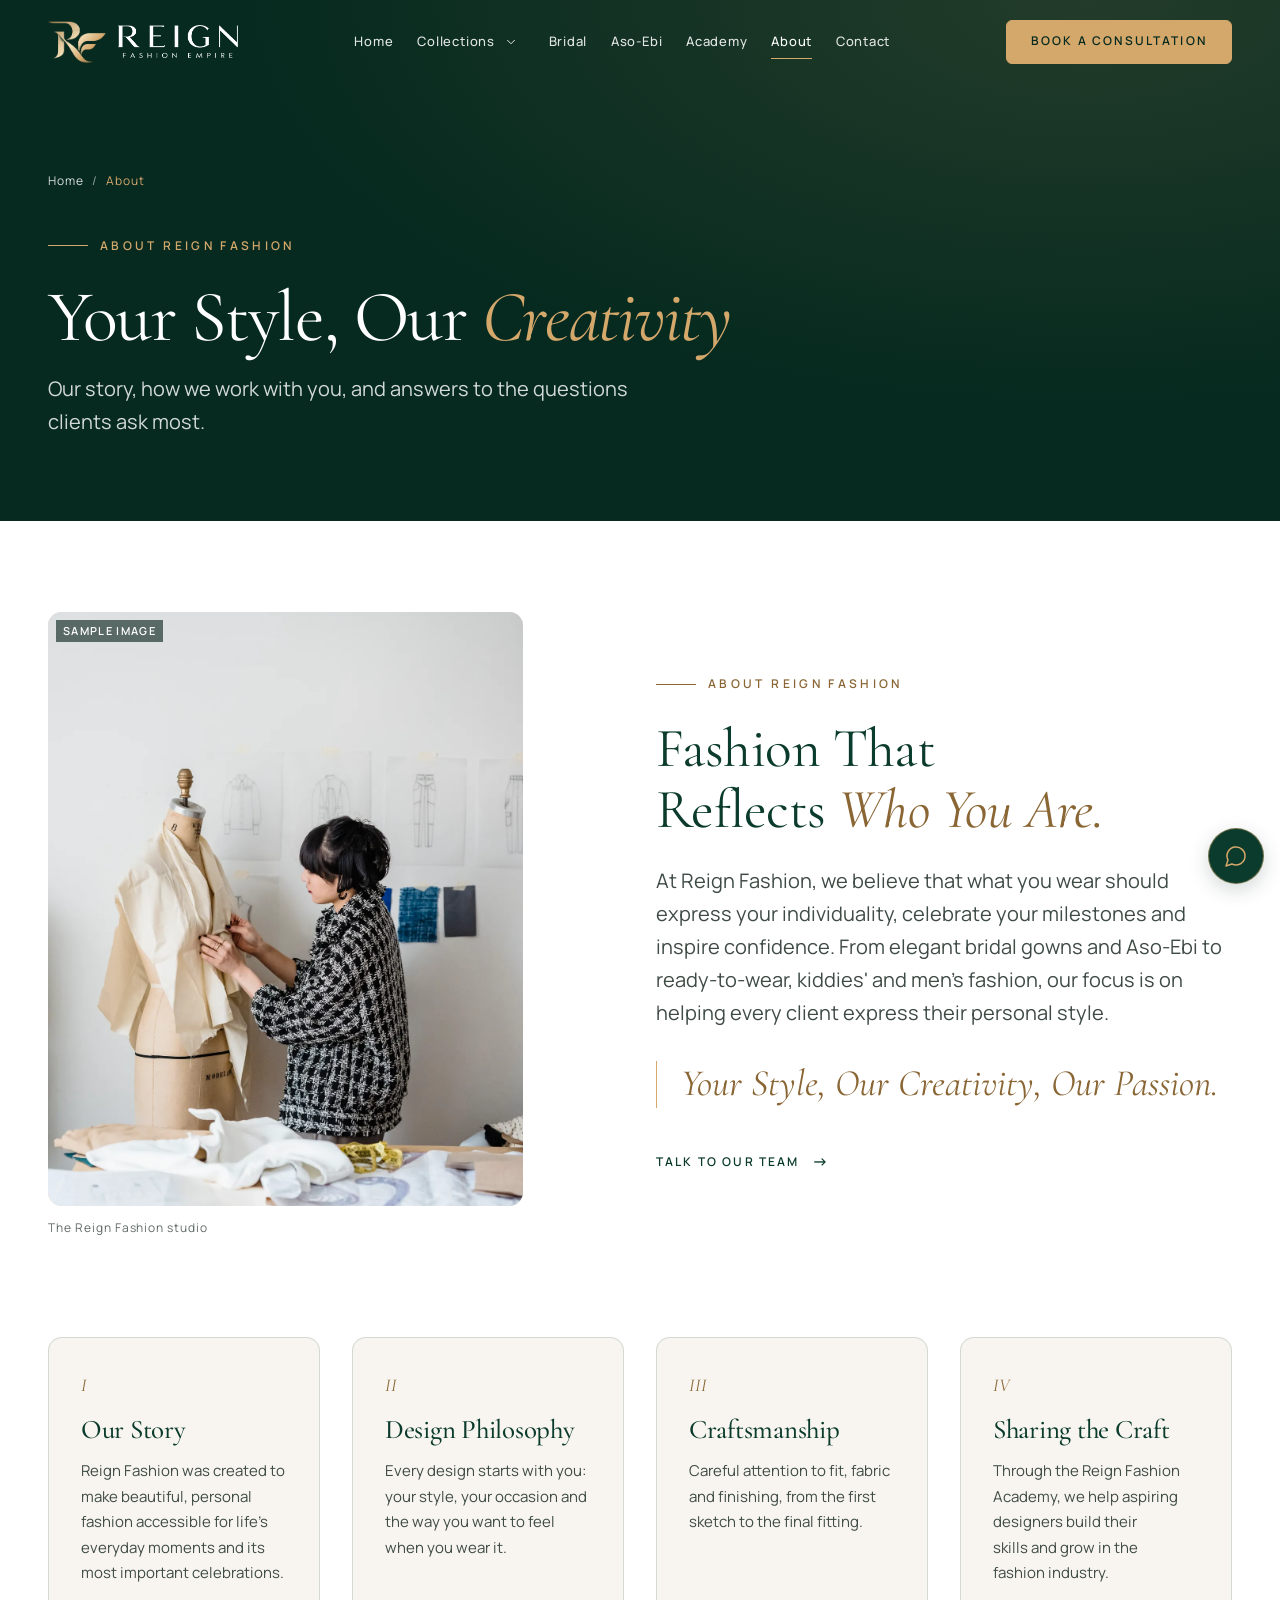
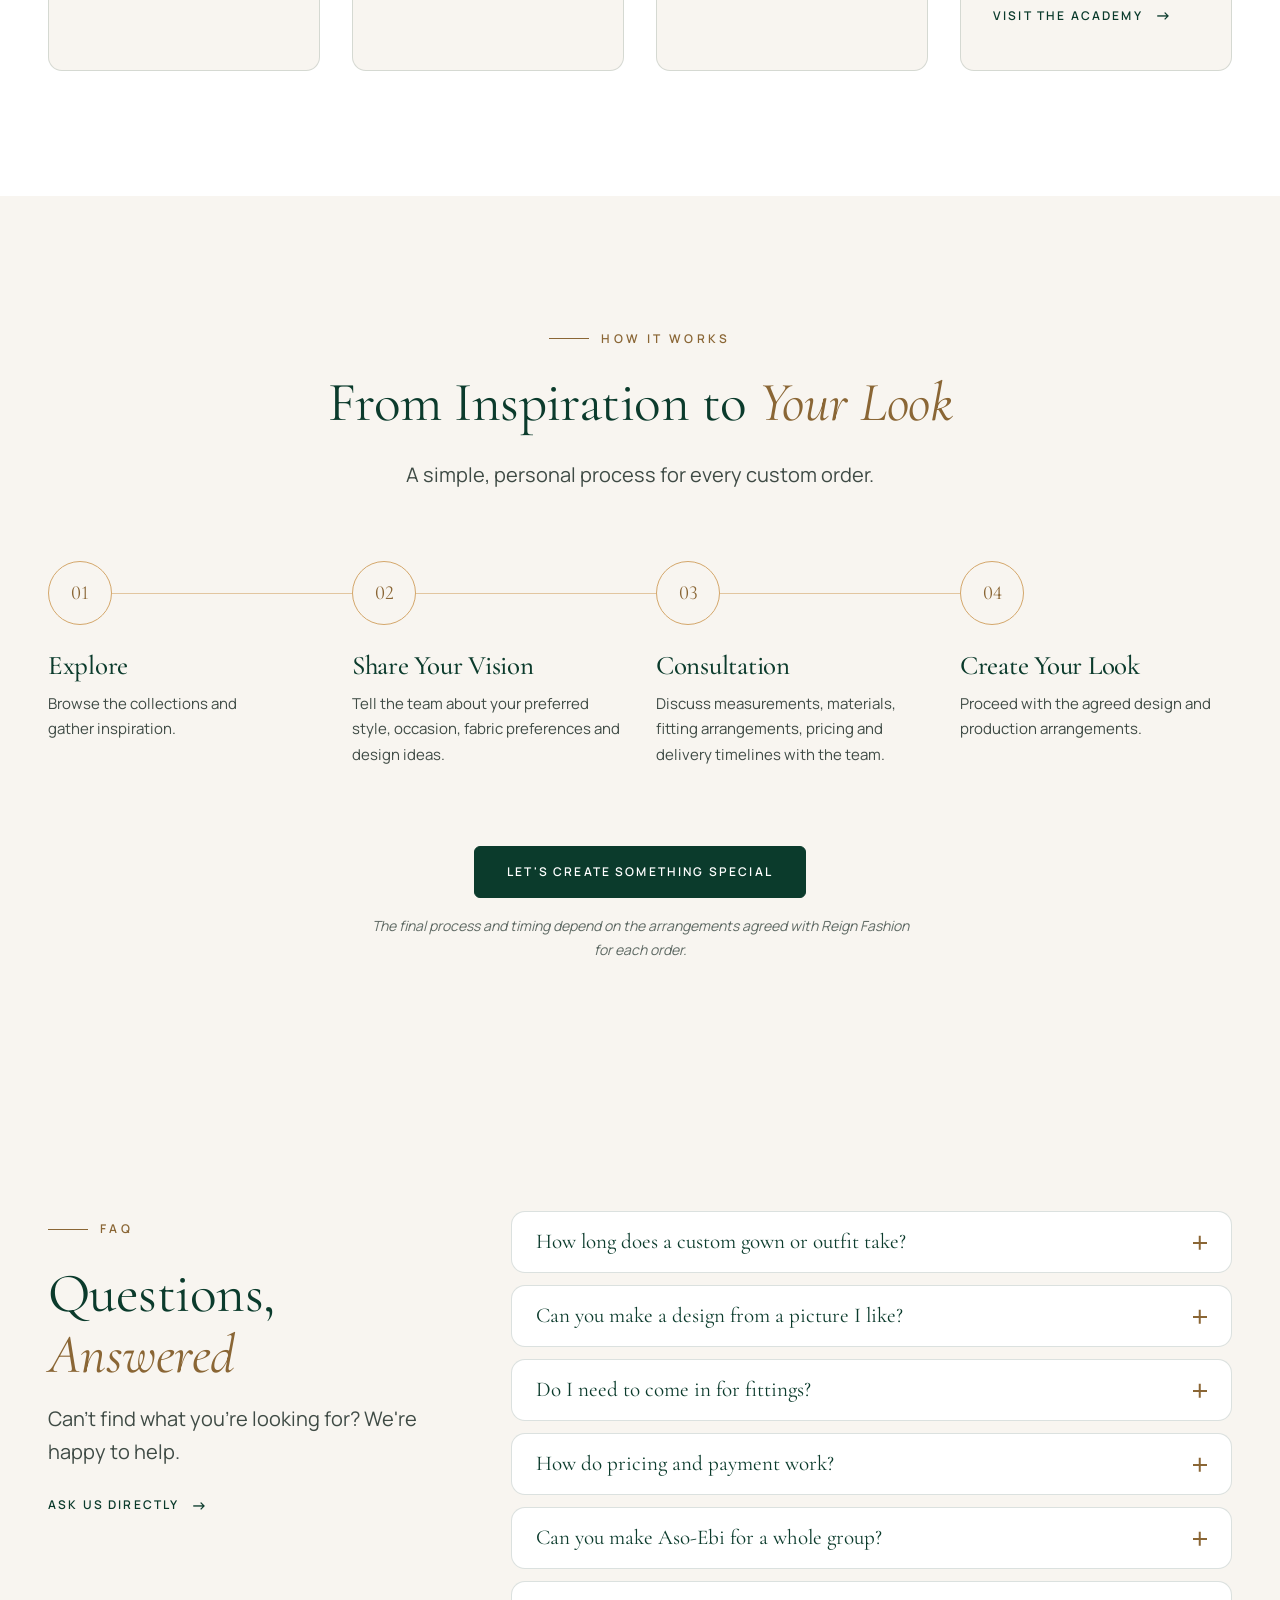
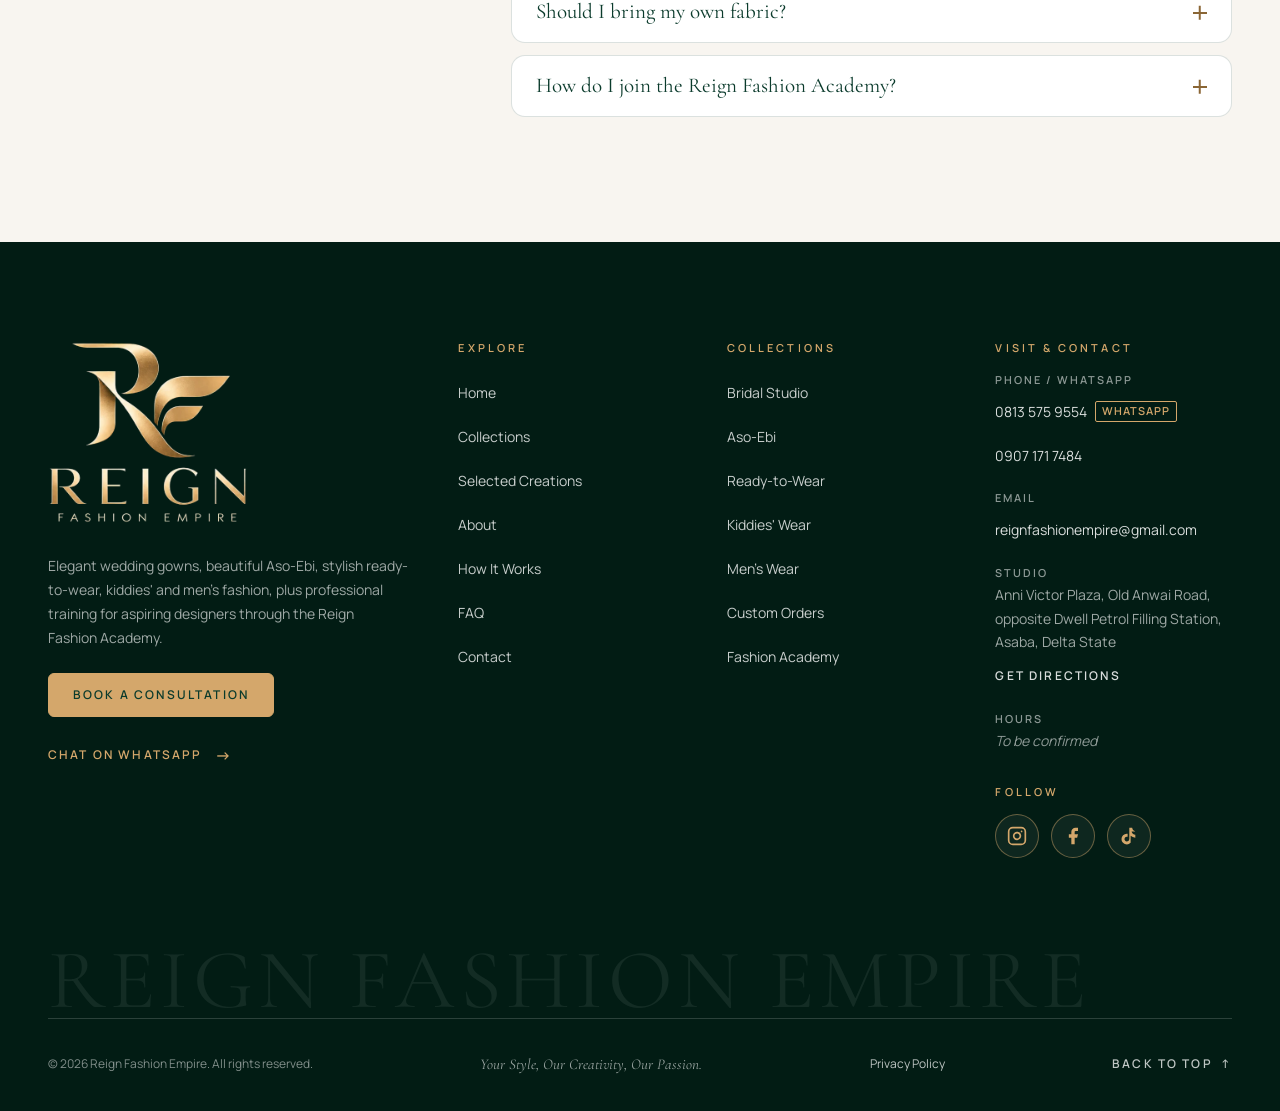
==== commit 0d868629: "feat: update hero bridal gown, social media logos and links, and live sync endpoint" ====
--- a/about.html
+++ b/about.html
@@ -436,7 +436,26 @@
             <li><span class="footer__label">Hours</span><span data-contact="hours">To be confirmed</span></li>
           </ul>
           <h3 class="footer__heading footer__heading--follow">Follow</h3>
-          <ul class="social__list footer__social" data-contact="social"></ul>
+          <ul class="social__list footer__social" data-contact="social">
+            <li>
+              <a href="https://www.instagram.com/reign_fashion_empire/" target="_blank" rel="noopener noreferrer" class="social-link social-link--instagram" aria-label="Instagram: @Reign-Fashion-Empire (opens in a new tab)" title="Instagram: @Reign-Fashion-Empire">
+                <svg class="social-icon" viewBox="0 0 24 24" width="20" height="20" fill="none" stroke="currentColor" stroke-width="2" stroke-linecap="round" stroke-linejoin="round" aria-hidden="true" focusable="false"><rect width="20" height="20" x="2" y="2" rx="5" ry="5"/><path d="M16 11.37A4 4 0 1 1 12.63 8 4 4 0 0 1 16 11.37z"/><line x1="17.5" x2="17.51" y1="6.5" y2="6.5"/></svg>
+                <span class="visually-hidden">Instagram</span>
+              </a>
+            </li>
+            <li>
+              <a href="https://www.facebook.com/Reign-Fashion-Empire" target="_blank" rel="noopener noreferrer" class="social-link social-link--facebook" aria-label="Facebook: @Reign-Fashion-Empire (opens in a new tab)" title="Facebook: @Reign-Fashion-Empire">
+                <svg class="social-icon" viewBox="0 0 24 24" width="20" height="20" fill="currentColor" aria-hidden="true" focusable="false"><path d="M18 2h-3a5 5 0 0 0-5 5v3H7v4h3v8h4v-8h3l1-4h-4V7a1 1 0 0 1 1-1h3z"/></svg>
+                <span class="visually-hidden">Facebook</span>
+              </a>
+            </li>
+            <li>
+              <a href="https://www.tiktok.com/@reignfashionacademy" target="_blank" rel="noopener noreferrer" class="social-link social-link--tiktok" aria-label="TikTok: @#Reign-Fashion-Academy Asaba (opens in a new tab)" title="TikTok: @#Reign-Fashion-Academy Asaba">
+                <svg class="social-icon" viewBox="0 0 24 24" width="20" height="20" fill="currentColor" aria-hidden="true" focusable="false"><path d="M19.59 6.69a4.83 4.83 0 0 1-3.77-4.25V2h-3.45v13.67a2.89 2.89 0 0 1-5.2 1.74 2.89 2.89 0 0 1 2.31-4.64c.298-.002.595.042.88.13V9.4a6.33 6.33 0 0 0-1-.08A6.34 6.34 0 0 0 3 15.66a6.34 6.34 0 0 0 10.86 4.43c.03-.03.06-.06.09-.09V11.8a8.16 8.16 0 0 0 5.64 2.2V10.5a4.88 4.88 0 0 1-3-1.07 4.78 4.78 0 0 1-1.46-2.74h-.01z"/></svg>
+                <span class="visually-hidden">TikTok</span>
+              </a>
+            </li>
+          </ul>
         </div>
       </div>
 
--- a/css/style.css
+++ b/css/style.css
@@ -756,10 +756,20 @@
   aspect-ratio: 1 / 1.08;
 }
 
-.hero__img { position: absolute; margin: 0; }
-.hero__img .img-slot { width: 100%; }
-
-.hero__img--main { top: 0; right: 0; width: 66%; }
+.hero__img {
+  position: absolute;
+  margin: 0;
+}
+.hero__img .img-slot {
+  width: 100%;
+}
+
+.hero__img--main {
+  top: 0;
+  right: 0;
+  width: 66%;
+  z-index: 1;
+}
 
 /* Ivory "mat" (padding) separates the overlapping men's image from the women's */
 .hero__img--overlap {
@@ -770,9 +780,43 @@
   padding: var(--mat);
   background: var(--c-ivory);
   z-index: 2;
-}
-
-.hero__img--small { top: 3%; left: 0; width: 30%; }
+  transition: translate var(--dur-normal) var(--ease),
+              box-shadow var(--dur-normal) var(--ease),
+              z-index 0s;
+}
+
+.hero__img--overlap:hover {
+  translate: 0 -8px;
+  z-index: 5;
+}
+.hero__img--overlap:hover .img-slot {
+  box-shadow: 0 20px 42px -10px rgba(2, 28, 20, 0.65),
+              0 0 24px rgba(212, 167, 107, 0.32);
+}
+.hero__img--overlap:hover img {
+  transform: scale(1.06);
+  filter: brightness(1.04);
+}
+
+.hero__img--small {
+  top: 3%;
+  left: 0;
+  width: 30%;
+  z-index: 1;
+}
+
+.hero__img--small:hover {
+  translate: 0 -6px;
+  z-index: 4;
+}
+.hero__img--small:hover .img-slot {
+  box-shadow: 0 16px 32px -8px rgba(2, 28, 20, 0.55),
+              0 0 20px rgba(212, 167, 107, 0.32);
+}
+.hero__img--small:hover img {
+  transform: scale(1.07);
+  filter: brightness(1.03);
+}
 
 /* Small slots: compact placeholder label */
 .hero__img--small .img-slot::after,
@@ -2108,21 +2152,67 @@
 
 .social__list {
   display: flex;
+  align-items: center;
   flex-wrap: wrap;
-  gap: var(--space-2) var(--space-5);
-  margin-top: var(--space-2);
-}
-.social__list a,
-.social__list span {
+  gap: 0.75rem;
+  margin-top: var(--space-3);
+  padding: 0;
+  list-style: none;
+}
+.social-link {
   display: inline-flex;
   align-items: center;
-  min-height: 32px;
-  font-size: var(--fs-sm);
-}
-.social__list a {
-  border-bottom: 1px solid var(--c-gold);
-}
-.social__list a:hover { color: var(--c-gold-deep); }
+  justify-content: center;
+  width: 44px;
+  height: 44px;
+  border-radius: 50%;
+  border: 1px solid rgba(212, 167, 107, 0.45);
+  background: rgba(255, 255, 255, 0.05);
+  color: var(--c-gold);
+  text-decoration: none;
+  transition: transform var(--dur-fast) var(--ease),
+              background var(--dur-fast) var(--ease),
+              color var(--dur-fast) var(--ease),
+              border-color var(--dur-fast) var(--ease),
+              box-shadow var(--dur-fast) var(--ease);
+}
+.social-link:hover,
+.social-link:focus-visible {
+  transform: translateY(-2px) scale(1.08);
+  background: var(--c-gold);
+  color: var(--c-green-deepest);
+  border-color: var(--c-gold);
+  box-shadow: 0 4px 16px rgba(212, 167, 107, 0.4);
+  outline: none;
+}
+.social-icon {
+  width: 20px;
+  height: 20px;
+  display: block;
+  transition: transform var(--dur-fast) var(--ease);
+}
+.social-link:hover .social-icon {
+  transform: scale(1.08);
+}
+/* When displayed in the dark footer */
+.site-footer .social-link {
+  border-color: rgba(212, 167, 107, 0.45);
+  background: rgba(255, 255, 255, 0.05);
+  color: var(--c-gold);
+}
+/* When displayed on light surfaces (e.g. Contact page) */
+.contact__info .social-link {
+  border-color: rgba(11, 59, 44, 0.25);
+  background: rgba(11, 59, 44, 0.04);
+  color: var(--c-green);
+}
+.contact__info .social-link:hover,
+.contact__info .social-link:focus-visible {
+  background: var(--c-green);
+  color: var(--c-gold);
+  border-color: var(--c-green);
+  box-shadow: 0 4px 16px rgba(11, 59, 44, 0.25);
+}
 
 /* --- Enquiry form --- */
 .contact__form-wrap {
@@ -3206,6 +3296,12 @@
 }
 
 /* --------------------------------------------------------------------------
+   32. Gallery gap filling (classes set by fillGaps() in js/script.js)
+   -------------------------------------------------------------------------- */
+.gallery__grid .g-item.is-grown { grid-row: span 2; }
+.gallery__grid .g-item.is-shrunk { grid-row: span 1; }
+
+/* --------------------------------------------------------------------------
    22. Reduced motion
    -------------------------------------------------------------------------- */
 /* Motion is switched off outright (not shortened): a tiny duration would make
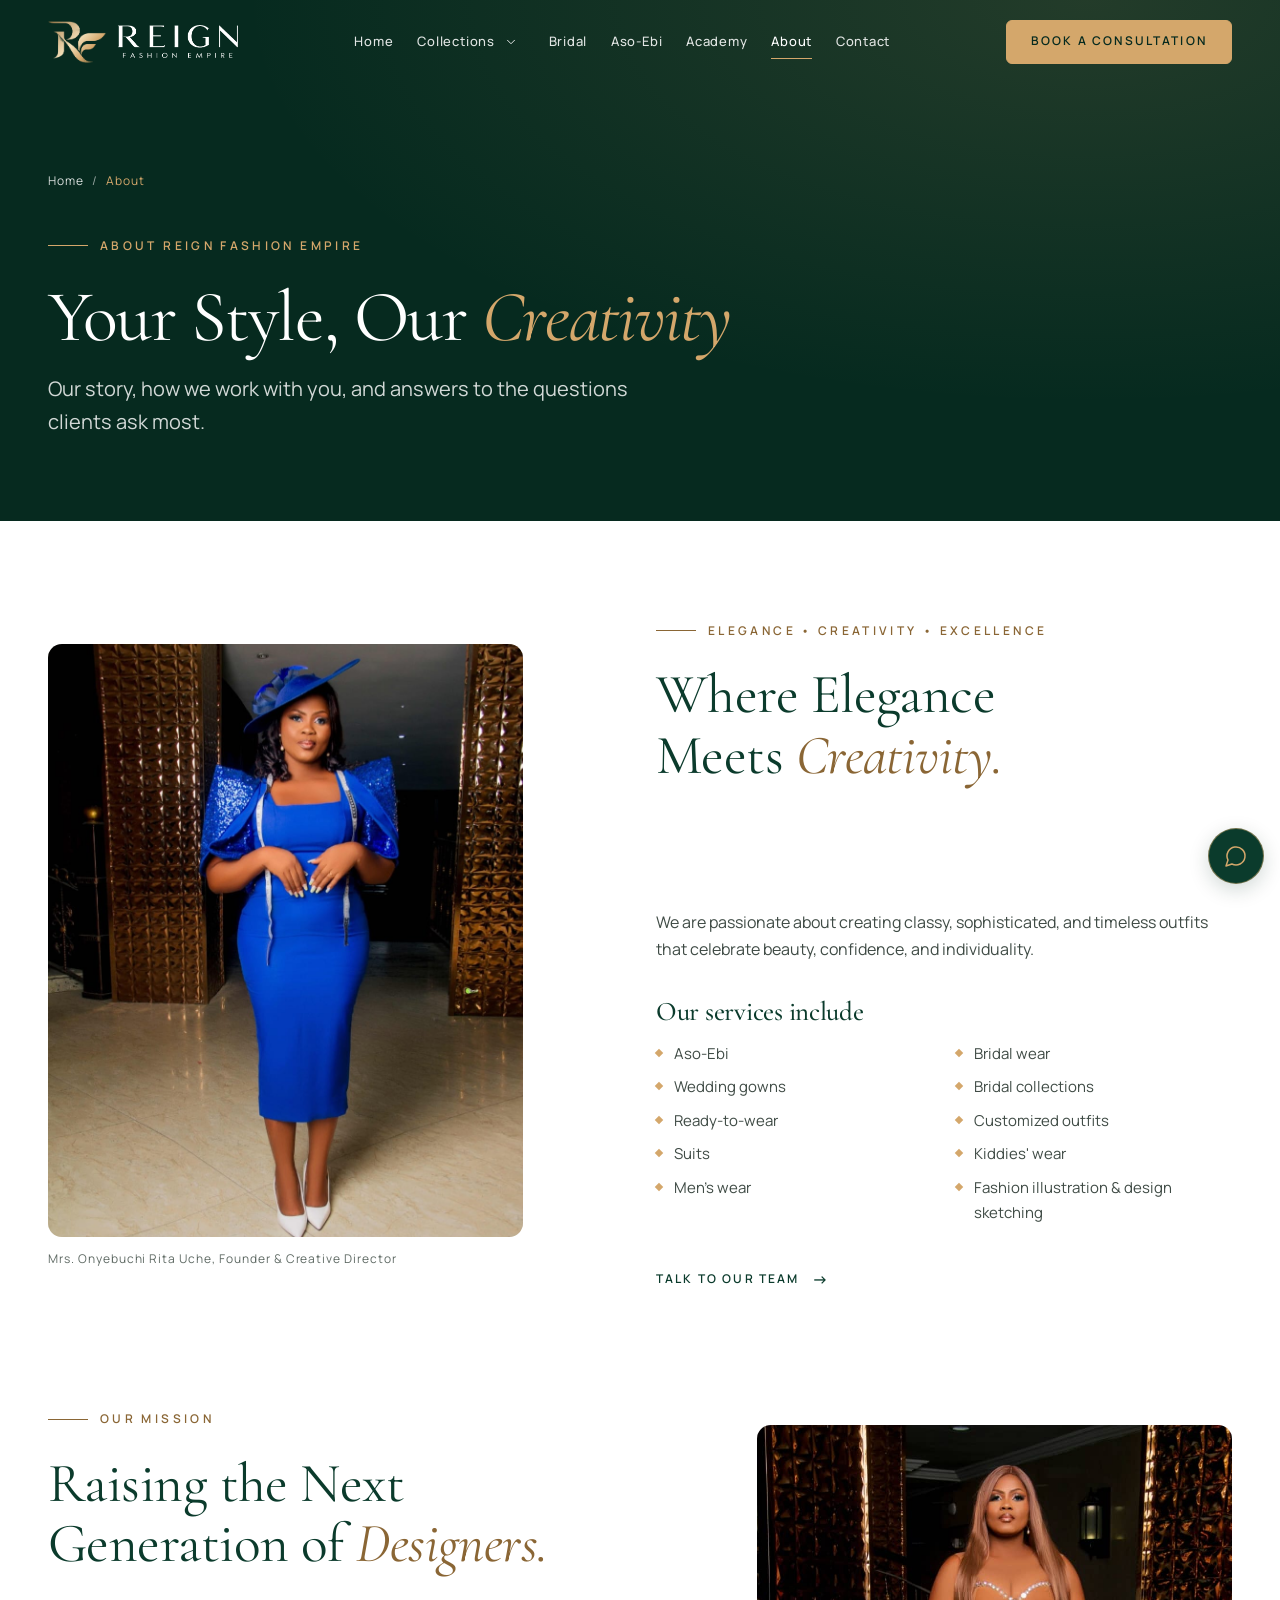
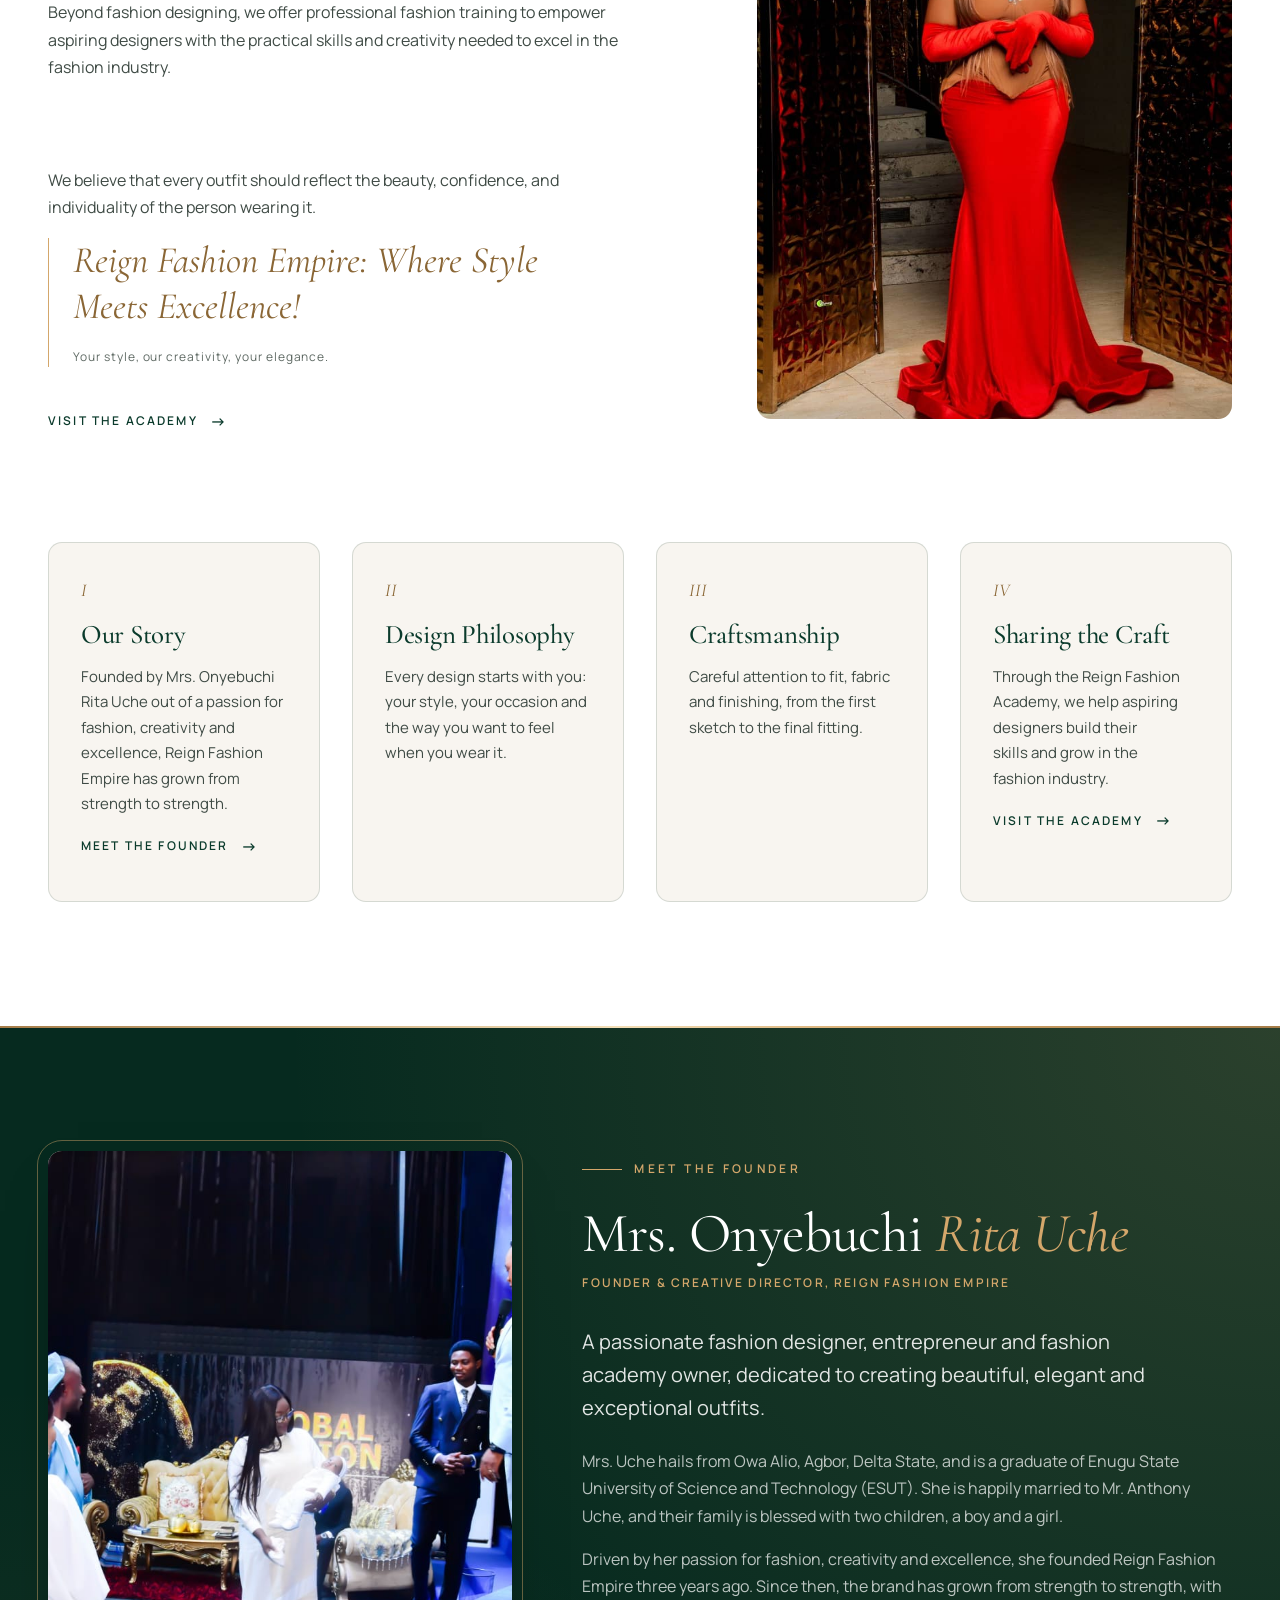
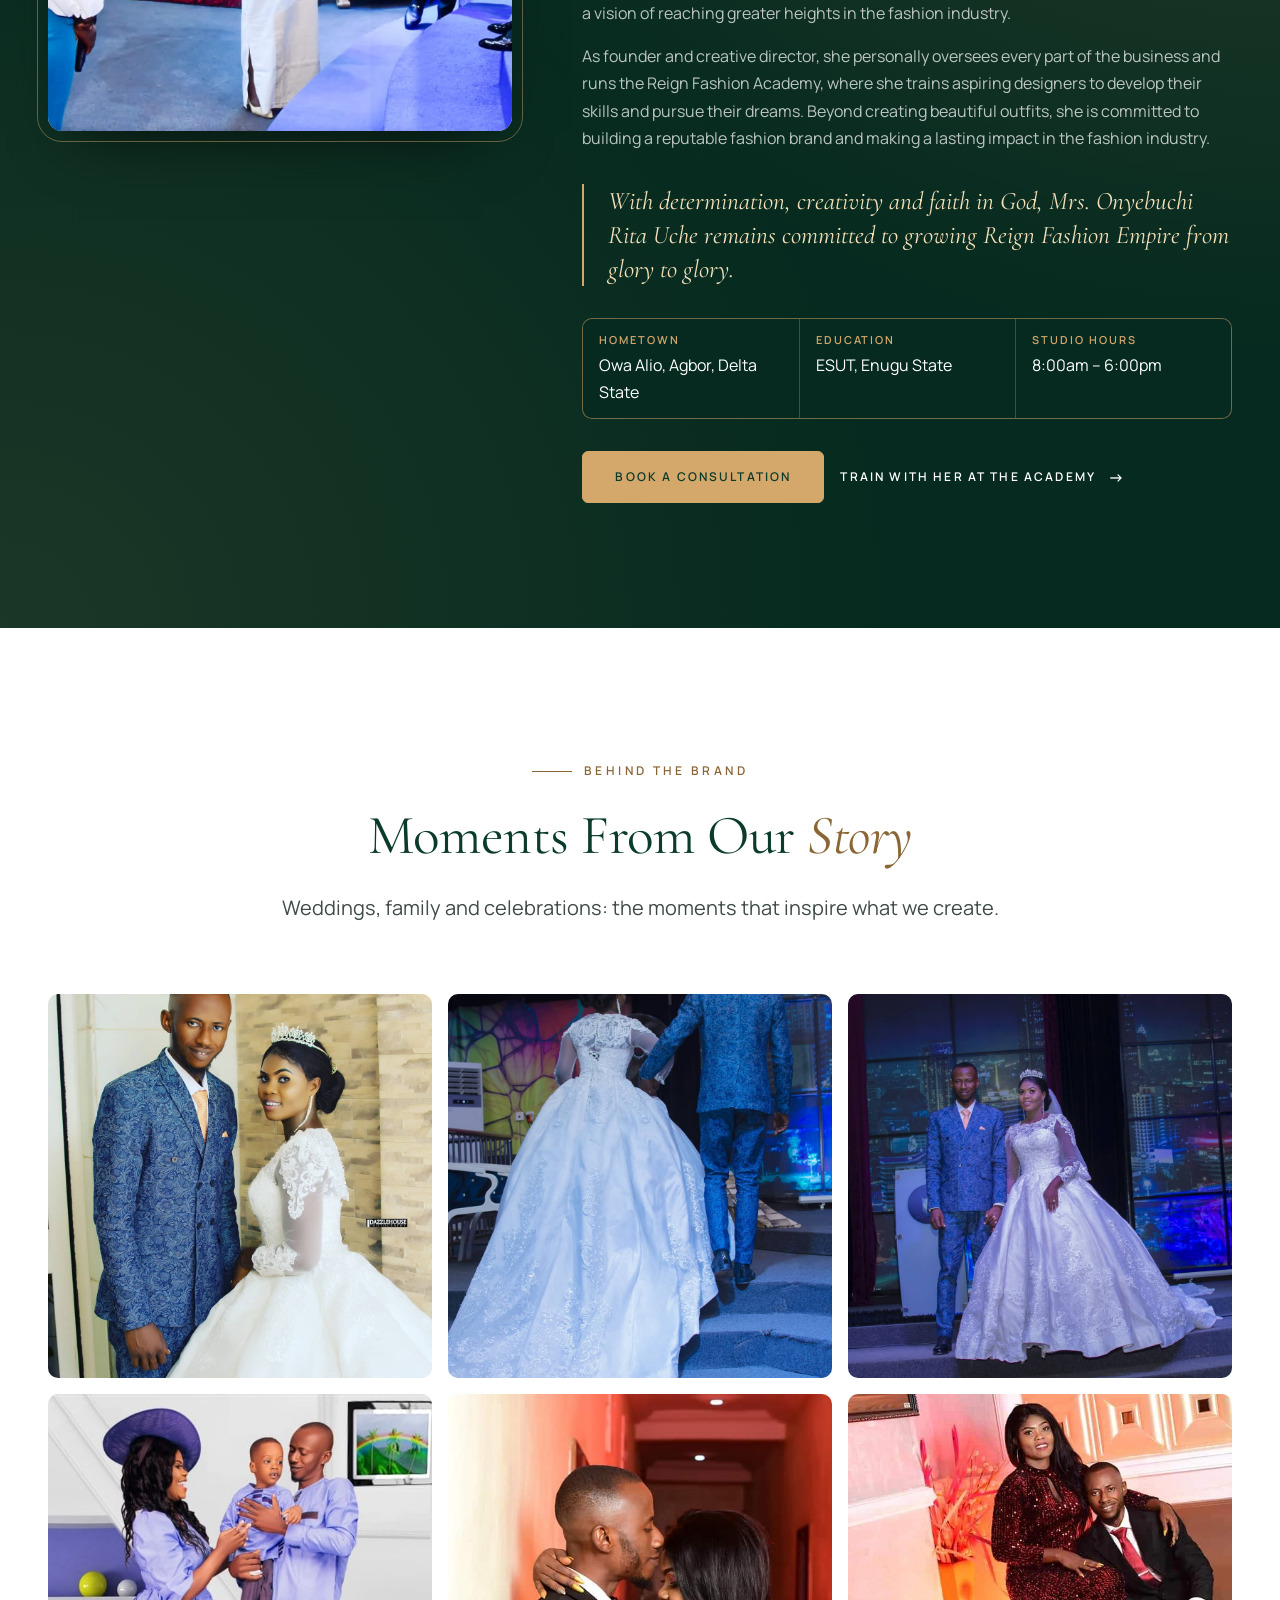
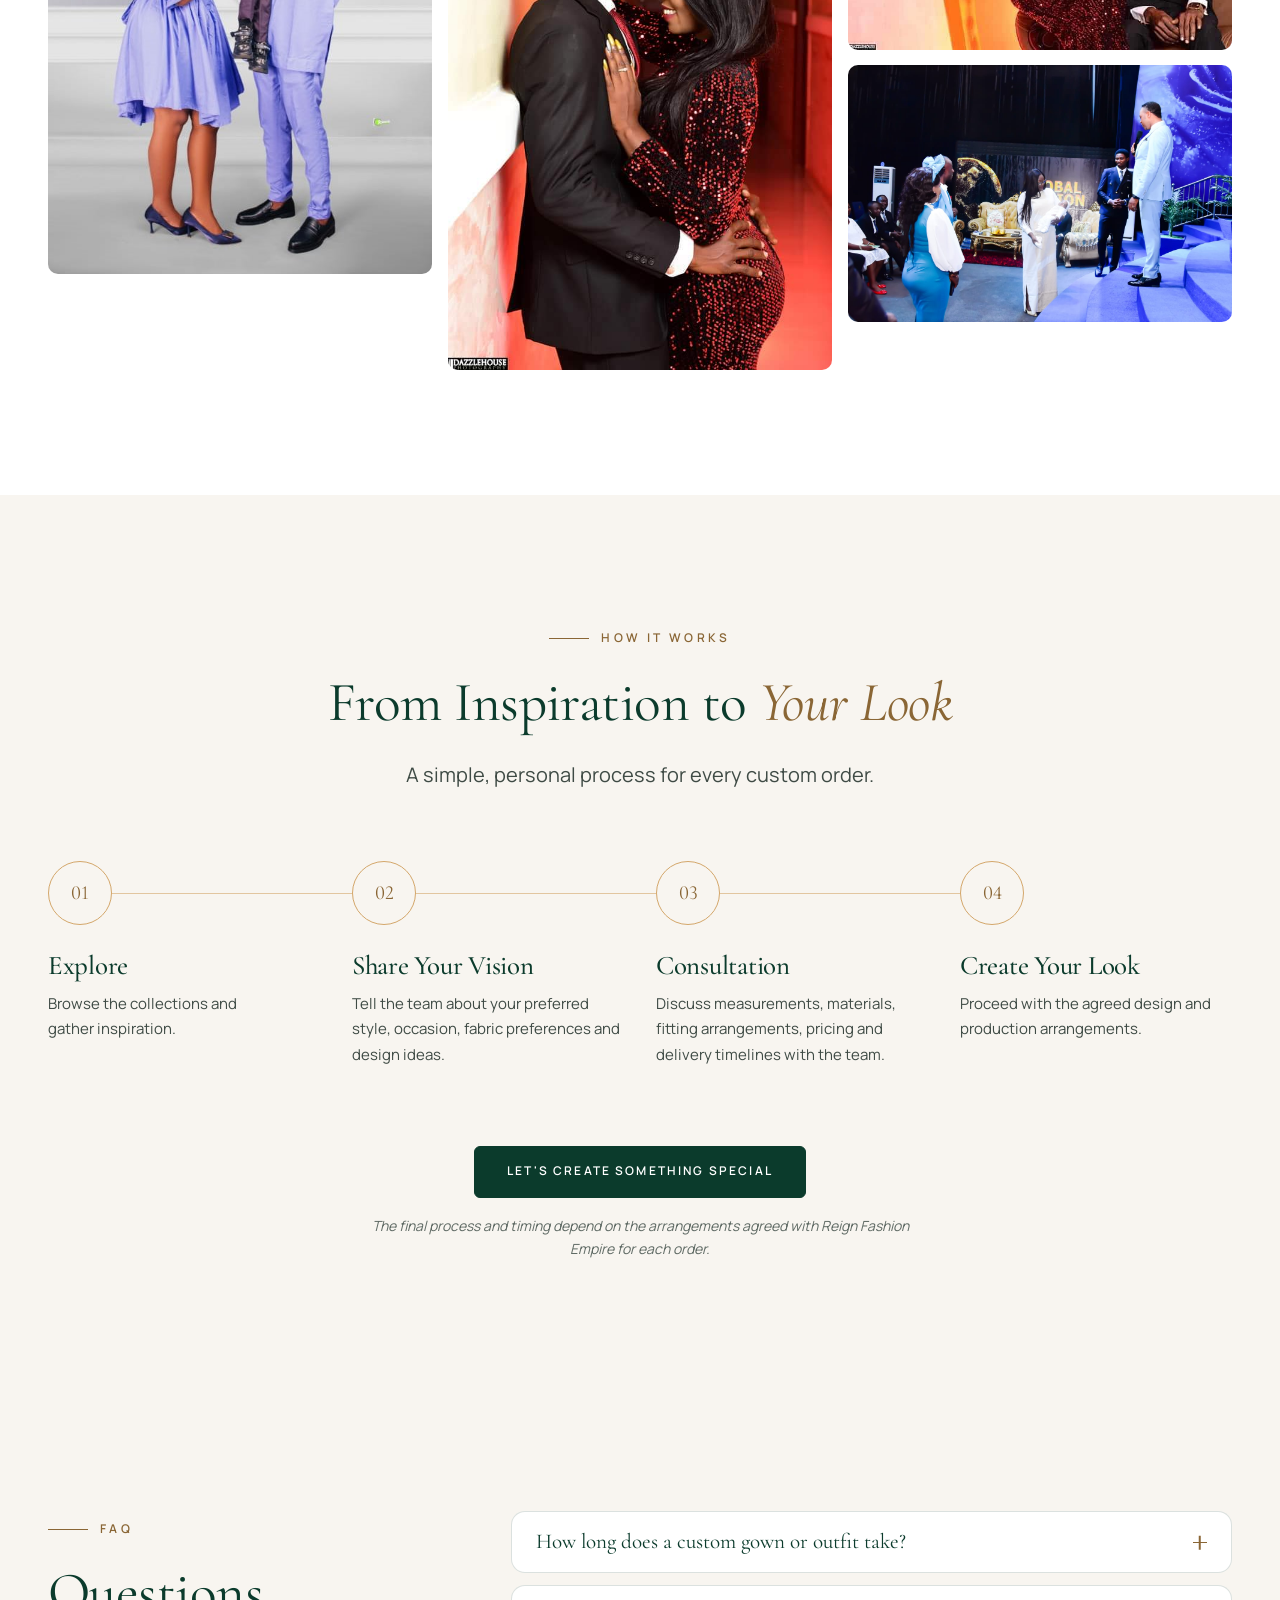
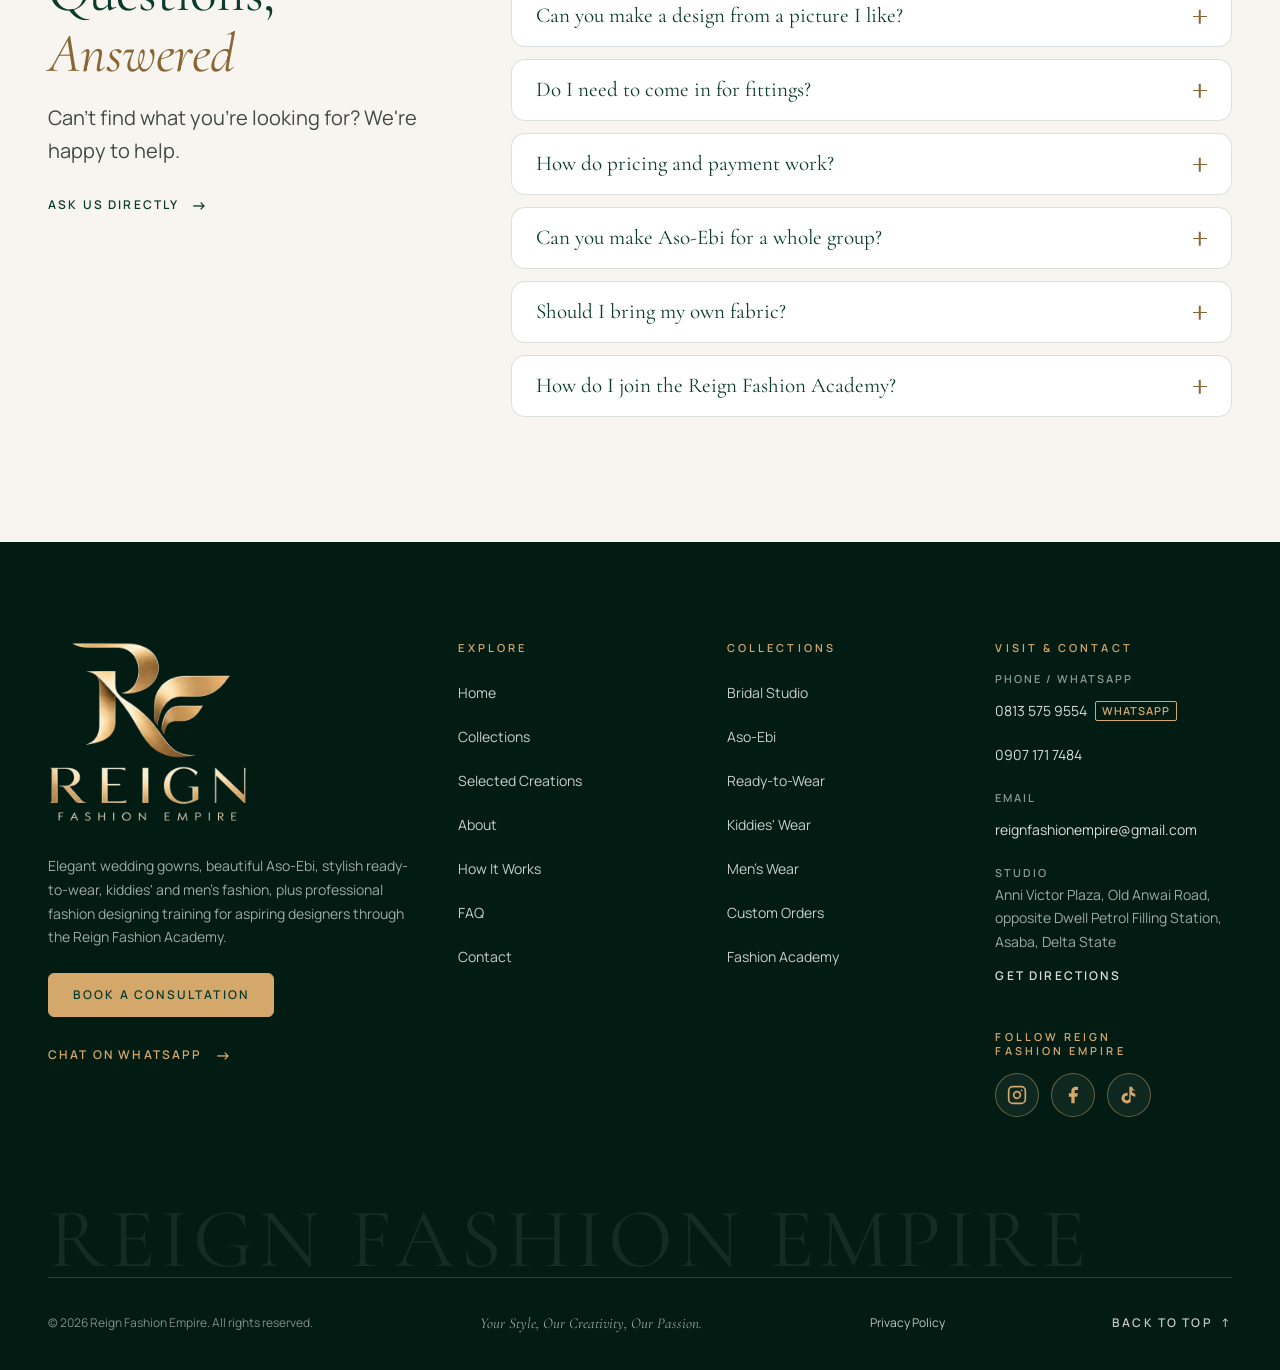
==== commit 2cc96810: "About page founder photo and Moments section; new gallery designs; brand wording - About: Mrs. Onyeb" ====
--- a/about.html
+++ b/about.html
@@ -4,8 +4,9 @@
   <meta charset="UTF-8">
   <meta name="viewport" content="width=device-width, initial-scale=1">
 
-  <title>About Us | Reign Fashion Empire, Asaba</title>
-  <meta name="description" content="Meet Reign Fashion Empire: our story, design philosophy and craftsmanship, how custom orders work, and answers to common questions.">
+  <title>About Us | Reign Fashion Empire (Reignfashionempire), Asaba</title>
+  <meta name="description" content="Meet Reign Fashion Empire and its founder, Mrs. Onyebuchi Rita Uche: our story, mission and craftsmanship, how custom orders work, and answers to common questions.">
+  <meta name="keywords" content="About Reign Fashion Empire, Reignfashionempire, about fashion designer Asaba, fashion designing studio Asaba">
   <meta name="theme-color" content="#062A1F">
 
   <!-- Flags JS support so entrance animations never hide content when JS is off -->
@@ -18,7 +19,7 @@
   <meta property="og:site_name" content="Reign Fashion Empire">
   <meta property="og:locale" content="en_NG">
   <meta property="og:title" content="About Us | Reign Fashion Empire, Asaba">
-  <meta property="og:description" content="Meet Reign Fashion Empire: our story, design philosophy and craftsmanship, how custom orders work, and answers to common questions.">
+  <meta property="og:description" content="Meet Reign Fashion Empire and its founder, Mrs. Onyebuchi Rita Uche: our story, mission and craftsmanship, how custom orders work, and answers to common questions.">
   <meta property="og:url" content="https://reignfashionempire.com/about">
   <meta property="og:image" content="https://reignfashionempire.com/assets/images/brand/og-image.jpg">
   <meta property="og:image:width" content="1200">
@@ -26,7 +27,7 @@
   <meta property="og:image:alt" content="Reign Fashion Empire logo in gold on deep green">
   <meta name="twitter:card" content="summary_large_image">
   <meta name="twitter:title" content="About Us | Reign Fashion Empire, Asaba">
-  <meta name="twitter:description" content="Meet Reign Fashion Empire: our story, design philosophy and craftsmanship, how custom orders work, and answers to common questions.">
+  <meta name="twitter:description" content="Meet Reign Fashion Empire and its founder, Mrs. Onyebuchi Rita Uche: our story, mission and craftsmanship, how custom orders work, and answers to common questions.">
   <meta name="twitter:image" content="https://reignfashionempire.com/assets/images/brand/og-image.jpg">
 
   <!-- STRUCTURED DATA (generated): business details + FAQ for Google -->
@@ -189,69 +190,201 @@
     <section class="page-hero" aria-labelledby="page-title">
       <div class="container">
         <nav class="crumbs" aria-label="Breadcrumb"><a href="./">Home</a><span aria-hidden="true">/</span><span aria-current="page">About</span></nav>
-        <p class="eyebrow">About Reign Fashion</p>
-        <h1 id="page-title" class="display page-hero__title">Your Style, Our <em>Creativity</em></h1>
-        <p class="lead page-hero__lead">Our story, how we work with you, and answers to the questions clients ask most.</p>
+        <p class="eyebrow" data-edit="main-t1">About Reign Fashion Empire</p>
+        <h1 id="page-title" class="display page-hero__title" data-edit="main-t3">Your Style, Our <em>Creativity</em></h1>
+        <p class="lead page-hero__lead" data-edit="main-t2">Our story, how we work with you, and answers to the questions clients ask most.</p>
       </div>
     </section>
 
     <!-- ============================================================
-         ABOUT
-         PROVISIONAL COPY — replace with Reign Fashion's real story once
-         provided. Deliberately contains no founder name, founding year,
-         client numbers, awards or other unconfirmed facts.
+         ABOUT — owner-supplied copy and CEO photographs
          ============================================================ -->
     <section id="about" class="section section--white about" aria-labelledby="about-title">
       <div class="container">
 
         <div class="about__grid">
           <figure class="about__media reveal">
-            <!-- IMAGE SLOT: about-studio — assets/images/about-studio.webp (portrait 4:5, min. 1200×1500) -->
-            <div class="img-slot is-sample img-slot--warm ratio-portrait" data-label="About · Studio photograph · 4:5"><img src="assets/images/about-studio.webp" alt="Sample image: Dressmaker draping fabric on a mannequin in a light workshop" width="1200" height="1800" loading="lazy" decoding="async" style="object-position: 50% 40%"></div>
-            <figcaption class="about__caption">The Reign Fashion studio</figcaption>
+            <div class="img-slot ratio-portrait"><img src="assets/images/about/ceo-royal-blue.jpg" alt="Mrs. Onyebuchi Rita Uche, founder of Reign Fashion Empire, in a royal blue midi dress with sequinned statement shoulders, a matching hat and a tape measure draped at the neck" width="993" height="1280" loading="lazy" decoding="async" style="object-position: 50% 30%" data-edit="about-img1"></div>
+            <figcaption class="about__caption" data-edit="about-t1">Mrs. Onyebuchi Rita Uche, Founder &amp; Creative Director</figcaption>
           </figure>
 
           <div class="about__content">
-            <p class="eyebrow reveal">About Reign Fashion</p>
-            <h2 id="about-title" class="h2 reveal" style="--d: 80ms">Fashion That Reflects <em>Who You Are.</em></h2>
-            <p class="lead reveal" style="--d: 160ms">
-              At Reign Fashion, we believe that what you wear should express your individuality,
-              celebrate your milestones and inspire confidence. From elegant bridal gowns and
-              Aso-Ebi to ready-to-wear, kiddies' and men's fashion, our focus is on helping every
-              client express their personal style.
+            <p class="eyebrow reveal" data-edit="about-t2">Elegance &bull; Creativity &bull; Excellence</p>
+            <h2 id="about-title" class="h2 reveal" style="--d: 80ms" data-edit="about-t34">Where Elegance Meets <em>Creativity.</em></h2>
+            <p class="lead reveal" style="--d: 160ms" data-edit="about-t3">
+              Welcome to Reign Fashion Empire, where elegance meets creativity and style becomes a statement.
             </p>
+            <p class="reveal" style="--d: 200ms" data-edit="about-t4">
+              We are passionate about creating classy, sophisticated, and timeless outfits that
+              celebrate beauty, confidence, and individuality.
+            </p>
+
+            <h3 class="about__subhead reveal" style="--d: 240ms" data-edit="about-t5">Our services include</h3>
+            <ul class="about__services reveal" style="--d: 280ms">
+              <li data-edit="about-t6">Aso-Ebi</li>
+              <li data-edit="about-t7">Bridal wear</li>
+              <li data-edit="about-t8">Wedding gowns</li>
+              <li data-edit="about-t9">Bridal collections</li>
+              <li data-edit="about-t10">Ready-to-wear</li>
+              <li data-edit="about-t11">Customized outfits</li>
+              <li data-edit="about-t12">Suits</li>
+              <li data-edit="about-t13">Kiddies' wear</li>
+              <li data-edit="about-t14">Men's wear</li>
+              <li data-edit="about-t15">Fashion illustration &amp; design sketching</li>
+            </ul>
+
+            <a href="contact" class="link-arrow reveal" style="--d: 320ms" data-edit="about-t16">Talk to Our Team</a>
+          </div>
+        </div>
+
+        <div class="about__grid about__grid--reverse">
+          <figure class="about__media reveal">
+            <div class="img-slot ratio-portrait"><img src="assets/images/about/ceo-red-gown.jpg" alt="Mrs. Onyebuchi Rita Uche, founder of Reign Fashion Empire, in a red satin mermaid gown with a crystal-trimmed nude corset and red opera gloves" width="834" height="1080" loading="lazy" decoding="async" style="object-position: 50% 30%" data-edit="about-img2"></div>
+          </figure>
+
+          <div class="about__content">
+            <p class="eyebrow reveal" data-edit="about-t17">Our Mission</p>
+            <h2 class="h2 reveal" style="--d: 80ms" data-edit="about-t18">Raising the Next Generation of <em>Designers.</em></h2>
+            <p class="reveal" style="--d: 160ms" data-edit="about-t19">
+              Beyond fashion designing, we offer professional fashion training to empower aspiring
+              designers with the practical skills and creativity needed to excel in the fashion industry.
+            </p>
+            <p class="reveal" style="--d: 200ms" data-edit="about-t20">
+              At Reign Fashion Empire, our mission is to deliver exceptional craftsmanship, inspire
+              creativity, and raise the next generation of talented fashion designers.
+            </p>
+            <p class="reveal" style="--d: 220ms" data-edit="about-t21">
+              We believe that every outfit should reflect the beauty, confidence, and individuality
+              of the person wearing it.
+            </p>
 
             <blockquote class="about__quote reveal" style="--d: 240ms">
-              <p>Your Style, Our Creativity, Our Passion.</p>
+              <p data-edit="about-t22">Reign Fashion Empire: Where Style Meets Excellence!</p>
+              <footer class="about__quote-sub">Your style, our creativity, your elegance.</footer>
             </blockquote>
 
-            <a href="contact" class="link-arrow reveal" style="--d: 320ms">Talk to Our Team</a>
+            <a href="academy" class="link-arrow reveal" style="--d: 320ms" data-edit="about-t23">Visit the Academy</a>
           </div>
         </div>
 
         <ul class="about__pillars">
           <li class="pillar reveal">
             <span class="pillar__num">I</span>
-            <h3 class="pillar__title">Our Story</h3>
-            <p>Reign Fashion was created to make beautiful, personal fashion accessible for life's everyday moments and its most important celebrations.</p>
+            <h3 class="pillar__title" data-edit="about-t24">Our Story</h3>
+            <p data-edit="about-t25">Founded by Mrs. Onyebuchi Rita Uche out of a passion for fashion, creativity and excellence, Reign Fashion Empire has grown from strength to strength.</p>
+            <a href="#founder" class="link-arrow pillar__link" data-edit="about-t26">Meet the Founder</a>
           </li>
           <li class="pillar reveal" style="--d: 80ms">
             <span class="pillar__num">II</span>
-            <h3 class="pillar__title">Design Philosophy</h3>
-            <p>Every design starts with you: your style, your occasion and the way you want to feel when you wear it.</p>
+            <h3 class="pillar__title" data-edit="about-t27">Design Philosophy</h3>
+            <p data-edit="about-t28">Every design starts with you: your style, your occasion and the way you want to feel when you wear it.</p>
           </li>
           <li class="pillar reveal" style="--d: 160ms">
             <span class="pillar__num">III</span>
-            <h3 class="pillar__title">Craftsmanship</h3>
-            <p>Careful attention to fit, fabric and finishing, from the first sketch to the final fitting.</p>
+            <h3 class="pillar__title" data-edit="about-t29">Craftsmanship</h3>
+            <p data-edit="about-t30">Careful attention to fit, fabric and finishing, from the first sketch to the final fitting.</p>
           </li>
           <li class="pillar reveal" style="--d: 240ms">
             <span class="pillar__num">IV</span>
-            <h3 class="pillar__title">Sharing the Craft</h3>
-            <p>Through the Reign Fashion Academy, we help aspiring designers build their skills and grow in the fashion industry.</p>
-            <a href="academy" class="link-arrow pillar__link">Visit the Academy</a>
+            <h3 class="pillar__title" data-edit="about-t31">Sharing the Craft</h3>
+            <p data-edit="about-t32">Through the Reign Fashion Academy, we help aspiring designers build their skills and grow in the fashion industry.</p>
+            <a href="academy" class="link-arrow pillar__link" data-edit="about-t33">Visit the Academy</a>
           </li>
         </ul>
+      </div>
+    </section>
+
+    <!-- ============================================================
+         MEET THE FOUNDER — biography supplied by the owner (Oct 2026)
+         ============================================================ -->
+    <section id="founder" class="section section--dark academy-band founder" aria-labelledby="founder-title">
+      <div class="container founder__grid">
+
+        <figure class="founder__media reveal">
+          <div class="img-slot ratio-portrait"><img src="assets/images/about/founder-white-gown-dedication.jpg" alt="Mrs. Onyebuchi Rita Uche, founder and creative director of Reign Fashion Empire, in a long white gown, holding a baby on stage at a church service" width="1280" height="853" loading="lazy" decoding="async" style="object-position: 50% 50%" data-edit="founder-img1"></div>
+        </figure>
+
+        <div class="founder__content">
+          <p class="eyebrow reveal" data-edit="founder-t1">Meet the Founder</p>
+          <h2 id="founder-title" class="h2 reveal" style="--d: 80ms" data-edit="founder-t16">Mrs. Onyebuchi <em>Rita Uche</em></h2>
+          <p class="founder__role reveal" style="--d: 120ms" data-edit="founder-t2">Founder &amp; Creative Director, Reign Fashion Empire</p>
+
+          <p class="lead reveal" style="--d: 160ms" data-edit="founder-t3">
+            A passionate fashion designer, entrepreneur and fashion academy owner, dedicated to
+            creating beautiful, elegant and exceptional outfits.
+          </p>
+          <p class="reveal" style="--d: 200ms" data-edit="founder-t4">
+            Mrs. Uche hails from Owa Alio, Agbor, Delta State, and is a graduate of Enugu State
+            University of Science and Technology (ESUT). She is happily married to Mr. Anthony Uche,
+            and their family is blessed with two children, a boy and a girl.
+          </p>
+          <p class="reveal" style="--d: 220ms" data-edit="founder-t5">
+            Driven by her passion for fashion, creativity and excellence, she founded Reign Fashion
+            Empire three years ago. Since then, the brand has grown from strength to strength, with
+            a vision of reaching greater heights in the fashion industry.
+          </p>
+          <p class="reveal" style="--d: 240ms" data-edit="founder-t6">
+            As founder and creative director, she personally oversees every part of the business and
+            runs the Reign Fashion Academy, where she trains aspiring designers to develop their
+            skills and pursue their dreams. Beyond creating beautiful outfits, she is committed to
+            building a reputable fashion brand and making a lasting impact in the fashion industry.
+          </p>
+
+          <blockquote class="founder__quote reveal" style="--d: 280ms">
+            <p data-edit="founder-t7">With determination, creativity and faith in God, Mrs. Onyebuchi Rita Uche remains committed to growing Reign Fashion Empire from glory to glory.</p>
+          </blockquote>
+
+          <dl class="founder__facts reveal" style="--d: 320ms">
+            <div><dt data-edit="founder-t8">Hometown</dt><dd data-edit="founder-t9">Owa Alio, Agbor, Delta State</dd></div>
+            <div><dt data-edit="founder-t10">Education</dt><dd data-edit="founder-t11">ESUT, Enugu State</dd></div>
+            <div><dt data-edit="founder-t12">Studio hours</dt><dd data-edit="founder-t13">8:00am – 6:00pm</dd></div>
+          </dl>
+
+          <div class="btn-row reveal" style="--d: 360ms">
+            <a href="contact" class="btn btn--gold" data-edit="founder-t14">Book a Consultation</a>
+            <a href="academy" class="link-arrow" data-edit="founder-t15">Train With Her at the Academy</a>
+          </div>
+        </div>
+
+      </div>
+    </section>
+
+    <!-- ============================================================
+         MOMENTS — owner-supplied personal photographs (Oct 2026)
+         ============================================================ -->
+    <section id="moments" class="section section--white moments" aria-labelledby="moments-title">
+      <div class="container">
+
+        <header class="section-head section-head--center">
+          <p class="eyebrow reveal" data-edit="moments-t1">Behind the Brand</p>
+          <h2 id="moments-title" class="h2 reveal" style="--d: 80ms" data-edit="moments-t3">Moments From Our <em>Story</em></h2>
+          <p class="lead reveal" style="--d: 160ms" data-edit="moments-t2">Weddings, family and celebrations: the moments that inspire what we create.</p>
+        </header>
+
+        <ul class="moments__grid">
+          <li class="moments__item reveal">
+            <img src="assets/images/about/founder-wedding-lace-gown-portrait.jpg" alt="A bride in a long-sleeved lace ball gown and crystal tiara beside a groom in a blue brocade double-breasted suit with a peach tie" width="1080" height="1080" loading="lazy" decoding="async" data-edit="moments-img1">
+          </li>
+          <li class="moments__item reveal" style="--d: 80ms">
+            <img src="assets/images/about/founder-family-lilac.jpg" alt="A family dressed in matching lilac: a pleated dress with a wide-brim hat, a native kaftan and trousers, and a little boy's outfit" width="540" height="674" loading="lazy" decoding="async" data-edit="moments-img2">
+          </li>
+          <li class="moments__item reveal" style="--d: 160ms">
+            <img src="assets/images/about/founder-wedding-lace-train-back.jpg" alt="Back view of a lace-appliqué satin ball gown with sheer sleeves and corset lacing, walking hand in hand with a groom in blue brocade" width="1080" height="1080" loading="lazy" decoding="async" data-edit="moments-img3">
+          </li>
+          <li class="moments__item reveal">
+            <img src="assets/images/about/founder-red-sequin-couple.jpg" alt="A couple embracing in a red corridor, she in a long-sleeved red sequin dress, he in a black suit and red tie" width="640" height="960" loading="lazy" decoding="async" data-edit="moments-img4">
+          </li>
+          <li class="moments__item reveal" style="--d: 80ms">
+            <img src="assets/images/about/founder-wedding-ballgown-couple.jpg" alt="A bride and groom on stage, she in a lace ball gown with veil and tiara, he in a blue brocade suit" width="1080" height="1080" loading="lazy" decoding="async" data-edit="moments-img5">
+          </li>
+          <li class="moments__item reveal" style="--d: 160ms">
+            <img src="assets/images/about/founder-red-sequin-seated.jpg" alt="A couple seated together, she in a red sequin keyhole-neck dress, he in a black suit and red tie" width="720" height="480" loading="lazy" decoding="async" data-edit="moments-img6">
+          </li>
+          <li class="moments__item reveal">
+            <img src="assets/images/about/founder-white-gown-dedication.jpg" alt="Mrs. Onyebuchi Rita Uche in a long white gown holding a baby on a church stage, with family in powder blue looking on" width="1280" height="853" loading="lazy" decoding="async" data-edit="moments-img7">
+          </li>
+        </ul>
+
       </div>
     </section>
 
@@ -262,38 +395,38 @@
       <div class="container">
 
         <header class="section-head section-head--center">
-          <p class="eyebrow reveal">How It Works</p>
-          <h2 id="process-title" class="h2 reveal" style="--d: 80ms">From Inspiration to <em>Your Look</em></h2>
-          <p class="lead reveal" style="--d: 160ms">A simple, personal process for every custom order.</p>
+          <p class="eyebrow reveal" data-edit="process-t1">How It Works</p>
+          <h2 id="process-title" class="h2 reveal" style="--d: 80ms" data-edit="process-t9">From Inspiration to <em>Your Look</em></h2>
+          <p class="lead reveal" style="--d: 160ms" data-edit="process-t2">A simple, personal process for every custom order.</p>
         </header>
 
         <ol class="process__steps">
           <li class="process-step reveal">
             <span class="process-step__num" aria-hidden="true">01</span>
             <h3 class="process-step__title"><span class="visually-hidden">Step 1: </span>Explore</h3>
-            <p>Browse the collections and gather inspiration.</p>
+            <p data-edit="process-t3">Browse the collections and gather inspiration.</p>
           </li>
           <li class="process-step reveal" style="--d: 100ms">
             <span class="process-step__num" aria-hidden="true">02</span>
             <h3 class="process-step__title"><span class="visually-hidden">Step 2: </span>Share Your Vision</h3>
-            <p>Tell the team about your preferred style, occasion, fabric preferences and design ideas.</p>
+            <p data-edit="process-t4">Tell the team about your preferred style, occasion, fabric preferences and design ideas.</p>
           </li>
           <li class="process-step reveal" style="--d: 200ms">
             <span class="process-step__num" aria-hidden="true">03</span>
             <h3 class="process-step__title"><span class="visually-hidden">Step 3: </span>Consultation</h3>
-            <p>Discuss measurements, materials, fitting arrangements, pricing and delivery timelines with the team.</p>
+            <p data-edit="process-t5">Discuss measurements, materials, fitting arrangements, pricing and delivery timelines with the team.</p>
           </li>
           <li class="process-step reveal" style="--d: 300ms">
             <span class="process-step__num" aria-hidden="true">04</span>
             <h3 class="process-step__title"><span class="visually-hidden">Step 4: </span>Create Your Look</h3>
-            <p>Proceed with the agreed design and production arrangements.</p>
+            <p data-edit="process-t6">Proceed with the agreed design and production arrangements.</p>
           </li>
         </ol>
 
         <div class="process__cta reveal">
-          <a href="contact" class="btn btn--dark">Let's Create Something Special</a>
-          <p class="process__note">
-            The final process and timing depend on the arrangements agreed with Reign Fashion for each order.
+          <a href="contact" class="btn btn--dark" data-edit="process-t7">Let's Create Something Special</a>
+          <p class="process__note" data-edit="process-t8">
+            The final process and timing depend on the arrangements agreed with Reign Fashion Empire for each order.
           </p>
         </div>
       </div>
@@ -310,53 +443,53 @@
     <section id="faq" class="section faq" aria-labelledby="faq-title">
       <div class="container faq__grid">
         <header class="faq__head">
-          <p class="eyebrow reveal">FAQ</p>
-          <h2 id="faq-title" class="h2 reveal" style="--d: 80ms">Questions, <em>Answered</em></h2>
-          <p class="lead reveal" style="--d: 160ms">Can't find what you're looking for? We're happy to help.</p>
-          <a href="contact" class="link-arrow reveal" style="--d: 220ms">Ask Us Directly</a>
+          <p class="eyebrow reveal" data-edit="faq-t1">FAQ</p>
+          <h2 id="faq-title" class="h2 reveal" style="--d: 80ms" data-edit="faq-t18">Questions, <em>Answered</em></h2>
+          <p class="lead reveal" style="--d: 160ms" data-edit="faq-t2">Can't find what you're looking for? We're happy to help.</p>
+          <a href="contact" class="link-arrow reveal" style="--d: 220ms" data-edit="faq-t3">Ask Us Directly</a>
         </header>
 
         <div class="faq__list reveal" style="--d: 120ms">
           <details class="faq__item">
-            <summary>How long does a custom gown or outfit take?</summary>
+            <summary data-edit="faq-t4">How long does a custom gown or outfit take?</summary>
             <div class="faq__answer">
-              <p>It depends on the design, the fabric and the number of fittings needed. We agree a timeline with you at your consultation. For weddings and special events, we recommend getting in touch as early as possible.</p>
+              <p data-edit="faq-t5">It depends on the design, the fabric and the number of fittings needed. We agree a timeline with you at your consultation. For weddings and special events, we recommend getting in touch as early as possible.</p>
             </div>
           </details>
           <details class="faq__item">
-            <summary>Can you make a design from a picture I like?</summary>
+            <summary data-edit="faq-t6">Can you make a design from a picture I like?</summary>
             <div class="faq__answer">
-              <p>Yes. Attach your inspiration pictures to your enquiry and we'll discuss recreating the look in your choice of fabric, colours and measurements.</p>
+              <p data-edit="faq-t7">Yes. Attach your inspiration pictures to your enquiry and we'll discuss recreating the look in your choice of fabric, colours and measurements.</p>
             </div>
           </details>
           <details class="faq__item">
-            <summary>Do I need to come in for fittings?</summary>
+            <summary data-edit="faq-t8">Do I need to come in for fittings?</summary>
             <div class="faq__answer">
-              <p>Fitting arrangements are agreed during your consultation at our studio in Asaba. If you live outside Asaba, mention it in your enquiry and we'll discuss what's possible.</p>
+              <p data-edit="faq-t9">Fitting arrangements are agreed during your consultation at our studio in Asaba. If you live outside Asaba, mention it in your enquiry and we'll discuss what's possible.</p>
             </div>
           </details>
           <details class="faq__item">
-            <summary>How do pricing and payment work?</summary>
+            <summary data-edit="faq-t10">How do pricing and payment work?</summary>
             <div class="faq__answer">
-              <p>Every piece is made to order, so pricing depends on your design and fabric. Prices, deposits and payment arrangements are agreed with you during your consultation, before any work begins.</p>
+              <p data-edit="faq-t11">Every piece is made to order, so pricing depends on your design and fabric. Prices, deposits and payment arrangements are agreed with you during your consultation, before any work begins.</p>
             </div>
           </details>
           <details class="faq__item">
-            <summary>Can you make Aso-Ebi for a whole group?</summary>
+            <summary data-edit="faq-t12">Can you make Aso-Ebi for a whole group?</summary>
             <div class="faq__answer">
-              <p>Yes. We coordinate Aso-Ebi for celebrants, families and guests. Tell us the occasion, the date and roughly how many outfits you need in your enquiry.</p>
+              <p data-edit="faq-t13">Yes. We coordinate Aso-Ebi for celebrants, families and guests. Tell us the occasion, the date and roughly how many outfits you need in your enquiry.</p>
             </div>
           </details>
           <details class="faq__item">
-            <summary>Should I bring my own fabric?</summary>
+            <summary data-edit="faq-t14">Should I bring my own fabric?</summary>
             <div class="faq__answer">
-              <p>Let us know in your enquiry whether you already have fabric or would like guidance on choosing one, and we'll advise you during your consultation.</p>
+              <p data-edit="faq-t15">Let us know in your enquiry whether you already have fabric or would like guidance on choosing one, and we'll advise you during your consultation.</p>
             </div>
           </details>
           <details class="faq__item">
-            <summary>How do I join the Reign Fashion Academy?</summary>
+            <summary data-edit="faq-t16">How do I join the Reign Fashion Academy?</summary>
             <div class="faq__answer">
-              <p>Send an enquiry and choose <strong>Fashion Academy (Training)</strong> as the service. Training is offered from beginner to professional mastery level, and we'll share course details, fees and the next intake with you.</p>
+              <p data-edit="faq-t17">Send an enquiry and choose <strong>Fashion Academy (Training)</strong> as the service. Training is offered from beginner to professional mastery level, and we'll share course details, fees and the next intake with you.</p>
             </div>
           </details>
         </div>
@@ -364,7 +497,7 @@
     </section>
 
     <!-- Floating WhatsApp shortcut (shown by script only when a number is configured) -->
-    <a class="wa-float" data-whatsapp target="_blank" rel="noopener" aria-label="Chat with Reign Fashion on WhatsApp" hidden>
+    <a class="wa-float" data-whatsapp target="_blank" rel="noopener" aria-label="Chat with Reign Fashion Empire on WhatsApp" hidden>
       <svg class="icon" viewBox="0 0 24 24" aria-hidden="true" focusable="false"><path d="M7.9 20A9 9 0 1 0 4 16.1L2 22Z"/></svg>
     </a>
 
@@ -378,7 +511,7 @@
        those pages exist.
        ============================================================ -->
   <footer class="site-footer on-dark" aria-labelledby="footer-title">
-    <h2 id="footer-title" class="visually-hidden">Reign Fashion site footer</h2>
+    <h2 id="footer-title" class="visually-hidden">Reign Fashion Empire site footer</h2>
     <div class="container">
 
       <div class="footer__top">
@@ -393,7 +526,7 @@
           </a>
           <p class="footer__desc">
             Elegant wedding gowns, beautiful Aso-Ebi, stylish ready-to-wear, kiddies' and men's
-            fashion, plus professional training for aspiring designers through the Reign Fashion Academy.
+            fashion, plus professional fashion designing training for aspiring designers through the Reign Fashion Academy.
           </p>
           <div class="btn-row">
             <a href="contact" class="btn btn--gold btn--sm">Book a Consultation</a>
@@ -433,12 +566,11 @@
             <li><span class="footer__label">Phone / WhatsApp</span><span data-contact="phone">To be confirmed</span></li>
             <li><span class="footer__label">Email</span><span data-contact="email">To be confirmed</span></li>
             <li><span class="footer__label">Studio</span><span data-contact="address">To be confirmed</span></li>
-            <li><span class="footer__label">Hours</span><span data-contact="hours">To be confirmed</span></li>
           </ul>
-          <h3 class="footer__heading footer__heading--follow">Follow</h3>
+          <h3 class="footer__heading footer__heading--follow">Follow Reign Fashion Empire</h3>
           <ul class="social__list footer__social" data-contact="social">
             <li>
-              <a href="https://www.instagram.com/reign_fashion_empire/" target="_blank" rel="noopener noreferrer" class="social-link social-link--instagram" aria-label="Instagram: @Reign-Fashion-Empire (opens in a new tab)" title="Instagram: @Reign-Fashion-Empire">
+              <a href="https://www.instagram.com/reign_fashion_empire/" target="_blank" rel="noopener noreferrer" class="social-link social-link--instagram" aria-label="Instagram: @reign_fashion_empire (opens in a new tab)" title="Instagram: @reign_fashion_empire">
                 <svg class="social-icon" viewBox="0 0 24 24" width="20" height="20" fill="none" stroke="currentColor" stroke-width="2" stroke-linecap="round" stroke-linejoin="round" aria-hidden="true" focusable="false"><rect width="20" height="20" x="2" y="2" rx="5" ry="5"/><path d="M16 11.37A4 4 0 1 1 12.63 8 4 4 0 0 1 16 11.37z"/><line x1="17.5" x2="17.51" y1="6.5" y2="6.5"/></svg>
                 <span class="visually-hidden">Instagram</span>
               </a>
--- a/css/style.css
+++ b/css/style.css
@@ -1817,6 +1817,42 @@
   color: var(--c-gold-deep);
 }
 
+.about__grid + .about__grid { margin-top: clamp(4rem, 3rem + 4vw, 7rem); }
+.about__content p:not(.lead):not(.eyebrow) { margin-bottom: var(--space-4); }
+.about__subhead {
+  margin: var(--space-6) 0 var(--space-3);
+  font-size: var(--fs-h4);
+}
+.about__services {
+  display: grid;
+  grid-template-columns: repeat(2, minmax(0, 1fr));
+  gap: var(--space-2) var(--space-5);
+  margin: 0 0 var(--space-6);
+  padding: 0;
+  list-style: none;
+}
+.about__services li {
+  position: relative;
+  padding-left: 1.125rem;
+  font-size: 0.9375rem;
+}
+.about__services li::before {
+  content: "";
+  position: absolute;
+  left: 0;
+  top: 0.6em;
+  width: 6px;
+  height: 6px;
+  transform: rotate(45deg);
+  background: var(--c-gold);
+}
+.about__quote-sub {
+  margin-top: var(--space-2);
+  font-size: var(--fs-xs);
+  letter-spacing: 0.08em;
+  color: var(--c-ink-muted);
+}
+
 .about__pillars {
   display: grid;
   gap: var(--space-6) var(--space-6);
@@ -1852,6 +1888,8 @@
   }
   .about__media { grid-column: 1 / 6; max-width: none; }
   .about__content { grid-column: 7 / 13; }
+  .about__grid--reverse .about__media { grid-column: 8 / 13; grid-row: 1; }
+  .about__grid--reverse .about__content { grid-column: 1 / 7; grid-row: 1; }
   .about__pillars { grid-template-columns: repeat(4, minmax(0, 1fr)); }
 }
 
@@ -2052,6 +2090,127 @@
 .carousel__dot[aria-current="true"]::before { width: 30px; height: 2px; background: var(--c-gold); }
 
 /* --------------------------------------------------------------------------
+   18b. In Motion (videos of clients wearing our designs, from Admin → Videos)
+   Phones: a swipeable row. Tablets and up: a grid of portrait cards.
+   -------------------------------------------------------------------------- */
+.motion[hidden] { display: none; }
+.motion .section-head { margin-bottom: var(--space-7); }
+.motion .motion__grid {
+  list-style: none;
+  margin: 0;
+  padding: 0;
+  display: grid;
+  grid-auto-flow: column;
+  grid-auto-columns: min(80%, 20rem);
+  gap: var(--space-4);
+  /* The row runs to the screen edges; cards still line up with the text */
+  margin-inline: calc(var(--gutter) * -1);
+  padding-inline: var(--gutter);
+  scroll-padding-inline: var(--gutter);
+  overflow-x: auto;
+  overscroll-behavior-x: contain;
+  scroll-snap-type: x mandatory;
+  scrollbar-width: none;
+  -webkit-overflow-scrolling: touch;
+}
+.motion__grid::-webkit-scrollbar { display: none; }
+/* A single video fills the width (up to a comfortable size), centred */
+.motion__grid[data-count="1"] { grid-auto-columns: min(100%, 24rem); justify-content: center; }
+.motion__dots { display: flex; justify-content: center; gap: var(--space-1); margin-top: var(--space-4); }
+.motion__dot {
+  display: grid;
+  place-items: center;
+  width: 28px;
+  height: 28px;
+  padding: 0;
+  border: 0;
+  background: none;
+  cursor: pointer;
+}
+.motion__dot::before {
+  content: "";
+  width: 8px;
+  height: 8px;
+  border-radius: 999px;
+  background: rgba(10, 61, 46, 0.25);
+  transition: width var(--dur) var(--ease), background-color var(--dur) var(--ease);
+}
+.motion__dot[aria-current="true"]::before { width: 24px; background: var(--c-gold-deep); }
+.motion__dot:focus-visible { outline: 2px solid var(--c-gold); outline-offset: 2px; border-radius: 6px; }
+.motion-card { scroll-snap-align: start; display: flex; flex-direction: column; gap: var(--space-3); min-width: 0; }
+.motion-card__media {
+  position: relative;
+  aspect-ratio: 4 / 5;
+  border-radius: var(--radius-card);
+  overflow: hidden;
+  background: linear-gradient(160deg, var(--c-green) 0%, var(--c-green-deepest) 100%);
+}
+.motion-card__media video { width: 100%; height: 100%; display: block; object-fit: cover; background: #000; }
+.motion-card.is-playing .motion-card__media video { object-fit: contain; }
+.motion-card__play {
+  position: absolute;
+  inset: 0;
+  display: grid;
+  place-items: center;
+  border: 0;
+  background: linear-gradient(180deg, rgba(2, 28, 20, 0) 45%, rgba(2, 28, 20, 0.55) 100%);
+  cursor: pointer;
+}
+.motion-card__play-icon {
+  display: grid;
+  place-items: center;
+  width: 4.25rem;
+  height: 4.25rem;
+  border-radius: 50%;
+  background: rgba(248, 245, 240, 0.92);
+  color: var(--c-green);
+  box-shadow: 0 10px 30px rgba(2, 28, 20, 0.35);
+  transition: transform var(--dur) var(--ease), background-color var(--dur) var(--ease);
+}
+.motion-card__play-icon svg { width: 1.6rem; height: 1.6rem; margin-left: 4px; fill: currentColor; }
+.motion-card__play:hover .motion-card__play-icon,
+.motion-card__play:focus-visible .motion-card__play-icon { transform: scale(1.08); background: var(--c-gold); }
+.motion-card__play:focus-visible { outline: 2px solid var(--c-gold); outline-offset: -4px; }
+.motion-card__duration {
+  position: absolute;
+  right: var(--space-3);
+  bottom: var(--space-3);
+  padding: 2px var(--space-2);
+  border-radius: 4px;
+  background: rgba(2, 28, 20, 0.7);
+  color: var(--c-white);
+  font-size: 0.75rem;
+  font-weight: 600;
+  letter-spacing: 0.04em;
+  pointer-events: none;
+}
+.motion-card.is-playing .motion-card__play,
+.motion-card.is-playing .motion-card__duration { display: none; }
+.motion-card__caption {
+  margin: 0;
+  font-family: var(--f-serif);
+  font-size: 1.2rem;
+  line-height: 1.3;
+  color: var(--c-green);
+}
+.motion-card__meta { font-size: 0.8125rem; letter-spacing: var(--tracking-wide); text-transform: uppercase; color: var(--c-gold-deep); }
+
+@media (min-width: 48rem) {
+  .motion .motion__grid {
+    grid-auto-flow: row;
+    grid-auto-columns: auto;
+    /* Cards up to 20rem wide; a row that isn't full stays centred */
+    grid-template-columns: repeat(auto-fit, minmax(15rem, 20rem));
+    justify-content: center;
+    gap: var(--space-6) var(--space-5);
+    margin-inline: 0;
+    padding-inline: 0;
+    overflow: visible;
+  }
+  .motion__dots { display: none; }
+}
+
+/* --------------------------------------------------------------------------
    19. Contact
    -------------------------------------------------------------------------- */
 .icon {
@@ -2128,6 +2287,12 @@
 /* Phone lines, WhatsApp tag, directions link (filled by script) */
 .contact-phone { display: flex; align-items: center; flex-wrap: wrap; gap: var(--space-2); }
 .contact-phone + .contact-phone { margin-top: 2px; }
+
+/* Payment: bank accounts and terms (filled by script) */
+.contact-bank { display: flex; flex-direction: column; margin-top: var(--space-2); padding-left: var(--space-3); border-left: 2px solid var(--c-gold); }
+.contact-bank strong { color: var(--c-ink); font-weight: 600; }
+.contact-bank__number { font-variant-numeric: tabular-nums; letter-spacing: 0.06em; font-weight: 600; color: var(--c-ink); }
+.contact-pay-note { margin-top: var(--space-2); font-size: 0.875rem; color: var(--c-ink-muted); }
 .contact-phone__tag {
   padding: 0 6px;
   border: 1px solid currentColor;
@@ -3302,6 +3467,349 @@
 .gallery__grid .g-item.is-shrunk { grid-row: span 1; }
 
 /* --------------------------------------------------------------------------
+   33. Academy programmes, comparison, how to apply
+   -------------------------------------------------------------------------- */
+.programmes__grid,
+.compare__grid {
+  display: grid;
+  gap: var(--space-6);
+}
+
+.programme,
+.compare-card {
+  display: flex;
+  flex-direction: column;
+  padding: clamp(1.5rem, 1rem + 2.5vw, 2.75rem);
+  border: 1px solid var(--c-line);
+  border-radius: var(--radius-card);
+  background: var(--c-ivory);
+}
+.programme__tag {
+  align-self: flex-start;
+  margin-bottom: var(--space-4);
+  padding: 4px var(--space-3);
+  border-radius: 999px;
+  background: var(--c-green);
+  font-size: 0.6875rem;
+  font-weight: 600;
+  letter-spacing: var(--tracking-wide);
+  text-transform: uppercase;
+  color: var(--c-gold);
+}
+.programme__title { font-size: var(--fs-h3); line-height: 1.15; margin-bottom: var(--space-3); }
+.programme__title em { color: var(--c-gold-deep); }
+.programme__sub { margin-bottom: var(--space-5); font-size: var(--fs-lg); color: var(--c-ink-soft); }
+
+.programme__facts {
+  display: grid;
+  grid-template-columns: repeat(2, minmax(0, 1fr));
+  gap: 1px;
+  margin: 0 0 var(--space-5);
+  border: 1px solid var(--c-line);
+  border-radius: 10px;
+  overflow: hidden;
+  background: var(--c-line);
+}
+.programme__facts > div { padding: var(--space-3) var(--space-4); background: var(--c-white); }
+.programme__facts dt,
+.compare-card__facts dt {
+  margin-bottom: 2px;
+  font-size: 0.6875rem;
+  font-weight: 600;
+  letter-spacing: var(--tracking-wide);
+  text-transform: uppercase;
+  color: var(--c-ink-muted);
+}
+.programme__facts dd { margin: 0; font-weight: 500; color: var(--c-ink); }
+
+.programme__desc { margin-bottom: var(--space-5); font-size: 0.9375rem; }
+
+.programme__notice {
+  margin-bottom: var(--space-5);
+  padding: var(--space-4) var(--space-5);
+  border-left: 3px solid var(--c-gold);
+  border-radius: 0 10px 10px 0;
+  background: var(--c-champagne);
+  font-size: 0.9375rem;
+  color: var(--c-ink);
+}
+.programme__notice-title {
+  margin-bottom: var(--space-1);
+  font-size: 0.6875rem;
+  font-weight: 600;
+  letter-spacing: var(--tracking-wide);
+  text-transform: uppercase;
+  color: var(--c-gold-deep);
+}
+.programme__notice ul { margin: var(--space-2) 0 0; padding-left: 1.1rem; list-style: disc; }
+.programme__notice li + li { margin-top: var(--space-1); }
+
+/* Collapsible course outline */
+.outline { margin-bottom: var(--space-5); border-block: 1px solid var(--c-line); }
+.outline__toggle {
+  display: flex;
+  align-items: center;
+  justify-content: space-between;
+  gap: var(--space-4);
+  padding-block: var(--space-4);
+  cursor: pointer;
+  list-style: none;
+  font-size: var(--fs-xs);
+  font-weight: 600;
+  letter-spacing: var(--tracking-wide);
+  text-transform: uppercase;
+  color: var(--c-ink);
+}
+.outline__toggle::-webkit-details-marker { display: none; }
+.outline__toggle::after {
+  content: "+";
+  font-family: var(--f-serif);
+  font-size: 1.5rem;
+  line-height: 1;
+  color: var(--c-gold-deep);
+}
+.outline[open] .outline__toggle::after { content: "−"; }
+.outline__toggle:focus-visible { outline: 2px solid var(--c-gold); outline-offset: 2px; }
+.outline__body { padding-bottom: var(--space-5); }
+.outline__level + .outline__level { margin-top: var(--space-6); }
+.outline__level-title {
+  display: flex;
+  align-items: baseline;
+  gap: var(--space-3);
+  margin-bottom: var(--space-4);
+  font-size: var(--fs-h4);
+}
+.outline__level-title span {
+  font-family: var(--f-sans);
+  font-size: 0.6875rem;
+  font-weight: 600;
+  letter-spacing: var(--tracking-wide);
+  color: var(--c-gold-deep);
+}
+.outline__groups { display: grid; gap: var(--space-5); }
+.outline__group h5 {
+  margin-bottom: var(--space-2);
+  font-family: var(--f-sans);
+  font-size: var(--fs-sm);
+  font-weight: 600;
+  color: var(--c-ink);
+}
+.outline__group ul { margin: 0; padding: 0; list-style: none; }
+.outline__group li {
+  position: relative;
+  padding: 2px 0 2px 1rem;
+  font-size: var(--fs-sm);
+  color: var(--c-ink-soft);
+}
+.outline__group li::before {
+  content: "";
+  position: absolute;
+  left: 0;
+  top: 0.75em;
+  width: 5px;
+  height: 5px;
+  transform: rotate(45deg);
+  border: 1px solid var(--c-gold-deep);
+}
+.outline__pending { font-size: var(--fs-sm); font-style: italic; color: var(--c-ink-muted); }
+
+.programme__where {
+  margin-top: auto;
+  margin-bottom: var(--space-4);
+  font-size: var(--fs-sm);
+  color: var(--c-ink-muted);
+}
+.programme__actions { align-items: center; }
+
+/* Brand-green bands (programmes, how to apply) with a soft gold glow */
+.academy-band {
+  position: relative;
+  background:
+    radial-gradient(ellipse at 100% 0%, rgba(212, 167, 107, 0.18), transparent 55%),
+    radial-gradient(ellipse at 0% 100%, rgba(212, 167, 107, 0.10), transparent 50%),
+    var(--c-green-dark);
+}
+.academy-band::before {
+  content: "";
+  position: absolute;
+  inset: 0 0 auto;
+  height: 2px;
+  background: var(--gold-metal);
+}
+.academy-band .section-head .lead { color: rgba(255, 255, 255, 0.78); }
+
+/* Cream programme cards on the green band: keep their own dark text */
+.academy-band .programme {
+  color: var(--c-ink-soft);
+  border: 1px solid rgba(212, 167, 107, 0.35);
+  border-top: 3px solid var(--c-gold);
+  box-shadow: 0 30px 60px -30px rgba(0, 0, 0, 0.65);
+}
+.academy-band .programme h3,
+.academy-band .programme h4 { color: var(--c-ink); }
+.academy-band .programme .link-arrow { color: var(--c-ink); }
+
+/* Application steps on green: gold rings, light text */
+.academy-band .process-step__num { background: transparent; color: var(--c-gold); border-color: var(--c-gold); }
+.academy-band .process-step:hover .process-step__num { background: var(--c-gold); color: var(--c-green-dark); border-color: var(--c-gold); }
+.academy-band .process-step p { color: rgba(255, 255, 255, 0.72); }
+.academy-band .process-step a { color: var(--c-gold); }
+.academy-band .process__steps::before { background: var(--c-gold); opacity: 0.4; }
+
+/* Comparison cards: gold top edge to match */
+.compare-card { border-top: 3px solid var(--c-gold); }
+
+/* Meet the Founder (About page, on the green band) */
+.founder__grid {
+  display: grid;
+  gap: clamp(2.5rem, 2rem + 3vw, 4.5rem);
+  align-items: center;
+}
+.founder__media { margin: 0; max-width: 520px; }
+.founder__media .img-slot {
+  border-radius: var(--radius-card);
+  overflow: hidden;
+  outline: 1px solid rgba(212, 167, 107, 0.45);
+  outline-offset: 10px;
+  box-shadow: 0 30px 60px -30px rgba(0, 0, 0, 0.7);
+}
+.founder__content .h2 { margin-bottom: var(--space-2); }
+.founder__role {
+  margin-bottom: var(--space-6);
+  font-size: var(--fs-xs);
+  font-weight: 600;
+  letter-spacing: var(--tracking-wide);
+  text-transform: uppercase;
+  color: var(--c-gold);
+}
+.founder__content .lead { margin-bottom: var(--space-5); color: rgba(255, 255, 255, 0.88); }
+.founder__content p:not(.lead):not(.eyebrow):not(.founder__role) { margin-bottom: var(--space-4); }
+.founder__quote {
+  margin: var(--space-6) 0;
+  padding-left: var(--space-5);
+  border-left: 2px solid var(--c-gold);
+}
+.founder__quote p {
+  font-family: var(--f-serif);
+  font-size: clamp(1.25rem, 1.1rem + 0.6vw, 1.625rem);
+  font-style: italic;
+  line-height: 1.35;
+  color: var(--c-gold-light);
+  margin: 0 !important;
+}
+.founder__facts {
+  display: grid;
+  gap: 1px;
+  margin: 0 0 var(--space-6);
+  border: 1px solid rgba(212, 167, 107, 0.3);
+  border-radius: 10px;
+  overflow: hidden;
+  background: rgba(212, 167, 107, 0.3);
+}
+.founder__facts > div { padding: var(--space-3) var(--space-4); background: var(--c-green-dark); }
+.founder__facts dt {
+  margin-bottom: 2px;
+  font-size: 0.6875rem;
+  font-weight: 600;
+  letter-spacing: var(--tracking-wide);
+  text-transform: uppercase;
+  color: var(--c-gold);
+}
+.founder__facts dd { margin: 0; color: var(--c-white); }
+.founder .btn-row { align-items: center; }
+.founder .link-arrow { color: var(--c-white); }
+
+@media (min-width: 600px) {
+  .founder__facts { grid-template-columns: repeat(3, minmax(0, 1fr)); }
+}
+@media (min-width: 1024px) {
+  .founder__grid { grid-template-columns: minmax(0, 5fr) minmax(0, 7fr); }
+  .founder__media { position: sticky; top: 7rem; align-self: start; max-width: none; }
+}
+
+/* Moments From Our Story (About page): masonry columns keep each photo uncropped */
+.moments__grid {
+  columns: 2;
+  column-gap: clamp(0.5rem, 1.2vw, 1rem);
+  margin: 0;
+  padding: 0;
+  list-style: none;
+}
+.moments__item {
+  break-inside: avoid;
+  margin-bottom: clamp(0.5rem, 1.2vw, 1rem);
+  border-radius: var(--radius-sm);
+  overflow: hidden;
+}
+.moments__item img {
+  display: block;
+  width: 100%;
+  height: auto;
+  transition: transform var(--dur) var(--ease);
+}
+.moments__item:hover img { transform: scale(1.04); }
+
+@media (min-width: 900px) {
+  .moments__grid { columns: 3; }
+}
+
+/* Which programme is right for you? */
+.compare { background: var(--c-ivory-deep); }
+.compare-card { background: var(--c-white); height: 100%; }
+.compare-card__title { font-size: var(--fs-h4); margin-bottom: var(--space-4); }
+.checklist { margin: 0 0 var(--space-5); padding: 0; list-style: none; }
+.checklist li {
+  position: relative;
+  padding: var(--space-2) 0 var(--space-2) 1.75rem;
+  border-bottom: 1px solid var(--c-line);
+  font-size: 0.9375rem;
+  color: var(--c-ink);
+}
+.checklist li::before {
+  content: "";
+  position: absolute;
+  left: 2px;
+  top: 0.95em;
+  width: 10px;
+  height: 5px;
+  border-left: 2px solid var(--c-gold-deep);
+  border-bottom: 2px solid var(--c-gold-deep);
+  transform: rotate(-45deg);
+}
+.compare-card__facts {
+  display: flex;
+  gap: var(--space-6);
+  margin: auto 0 var(--space-5);
+}
+.compare-card__facts dd { margin: 0; font-family: var(--f-serif); font-size: var(--fs-h4); color: var(--c-ink); }
+.compare-card .btn { align-self: flex-start; }
+
+.compare__help {
+  display: flex;
+  flex-direction: column;
+  align-items: center;
+  gap: var(--space-4);
+  margin-top: clamp(2.5rem, 2rem + 2vw, 4rem);
+  text-align: center;
+}
+.compare__help p { margin: 0; color: var(--c-ink); }
+.compare__email { font-size: var(--fs-sm); color: var(--c-ink-muted) !important; }
+
+@media (min-width: 768px) {
+  .outline__groups { grid-template-columns: repeat(2, minmax(0, 1fr)); }
+}
+
+@media (min-width: 1024px) {
+  .programmes__grid,
+  .compare__grid { grid-template-columns: repeat(2, minmax(0, 1fr)); }
+  .compare__grid { align-items: stretch; max-width: 1040px; margin: 0 auto; }
+
+  /* Six application steps: a 3 × 2 grid instead of the single joined row */
+  .process__steps--grid { grid-template-columns: repeat(3, minmax(0, 1fr)); row-gap: var(--space-7); }
+  .process__steps--grid::before { content: none; }
+}
+
+/* --------------------------------------------------------------------------
    22. Reduced motion
    -------------------------------------------------------------------------- */
 /* Motion is switched off outright (not shortened): a tiny duration would make
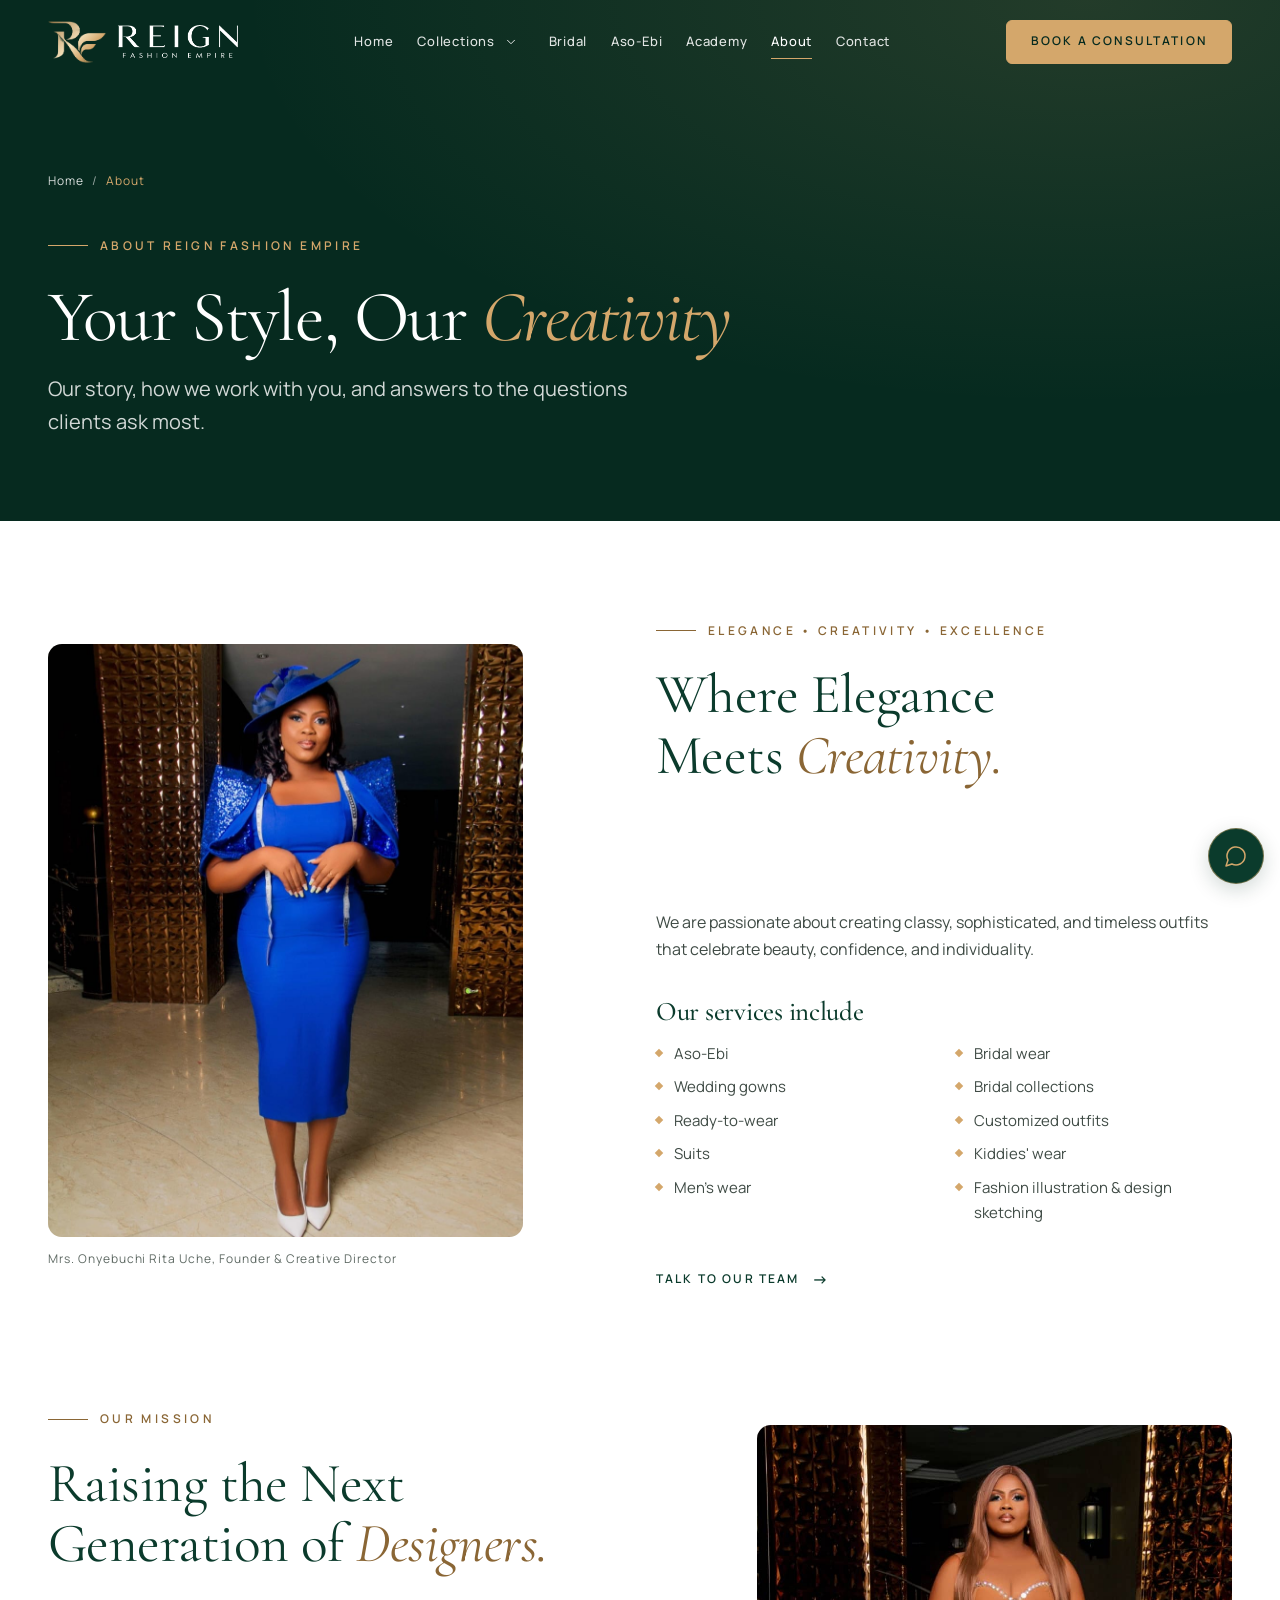
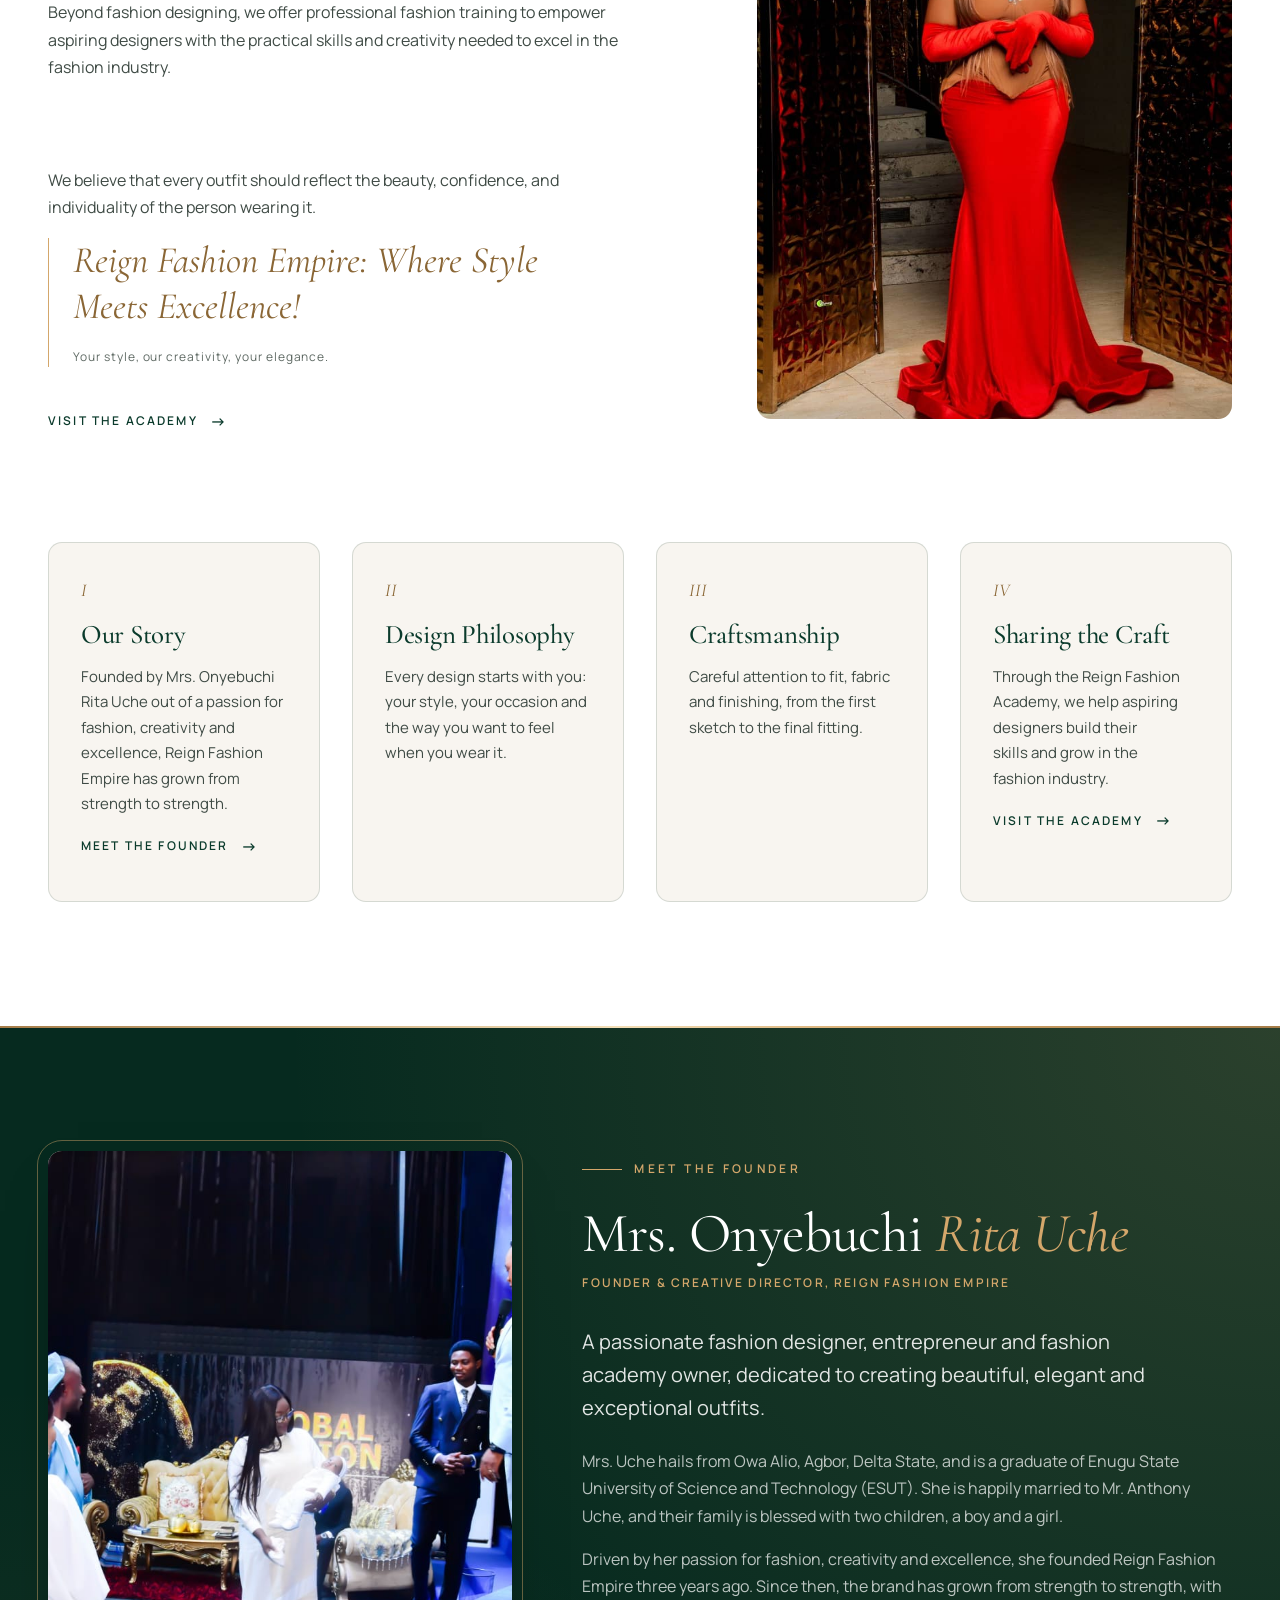
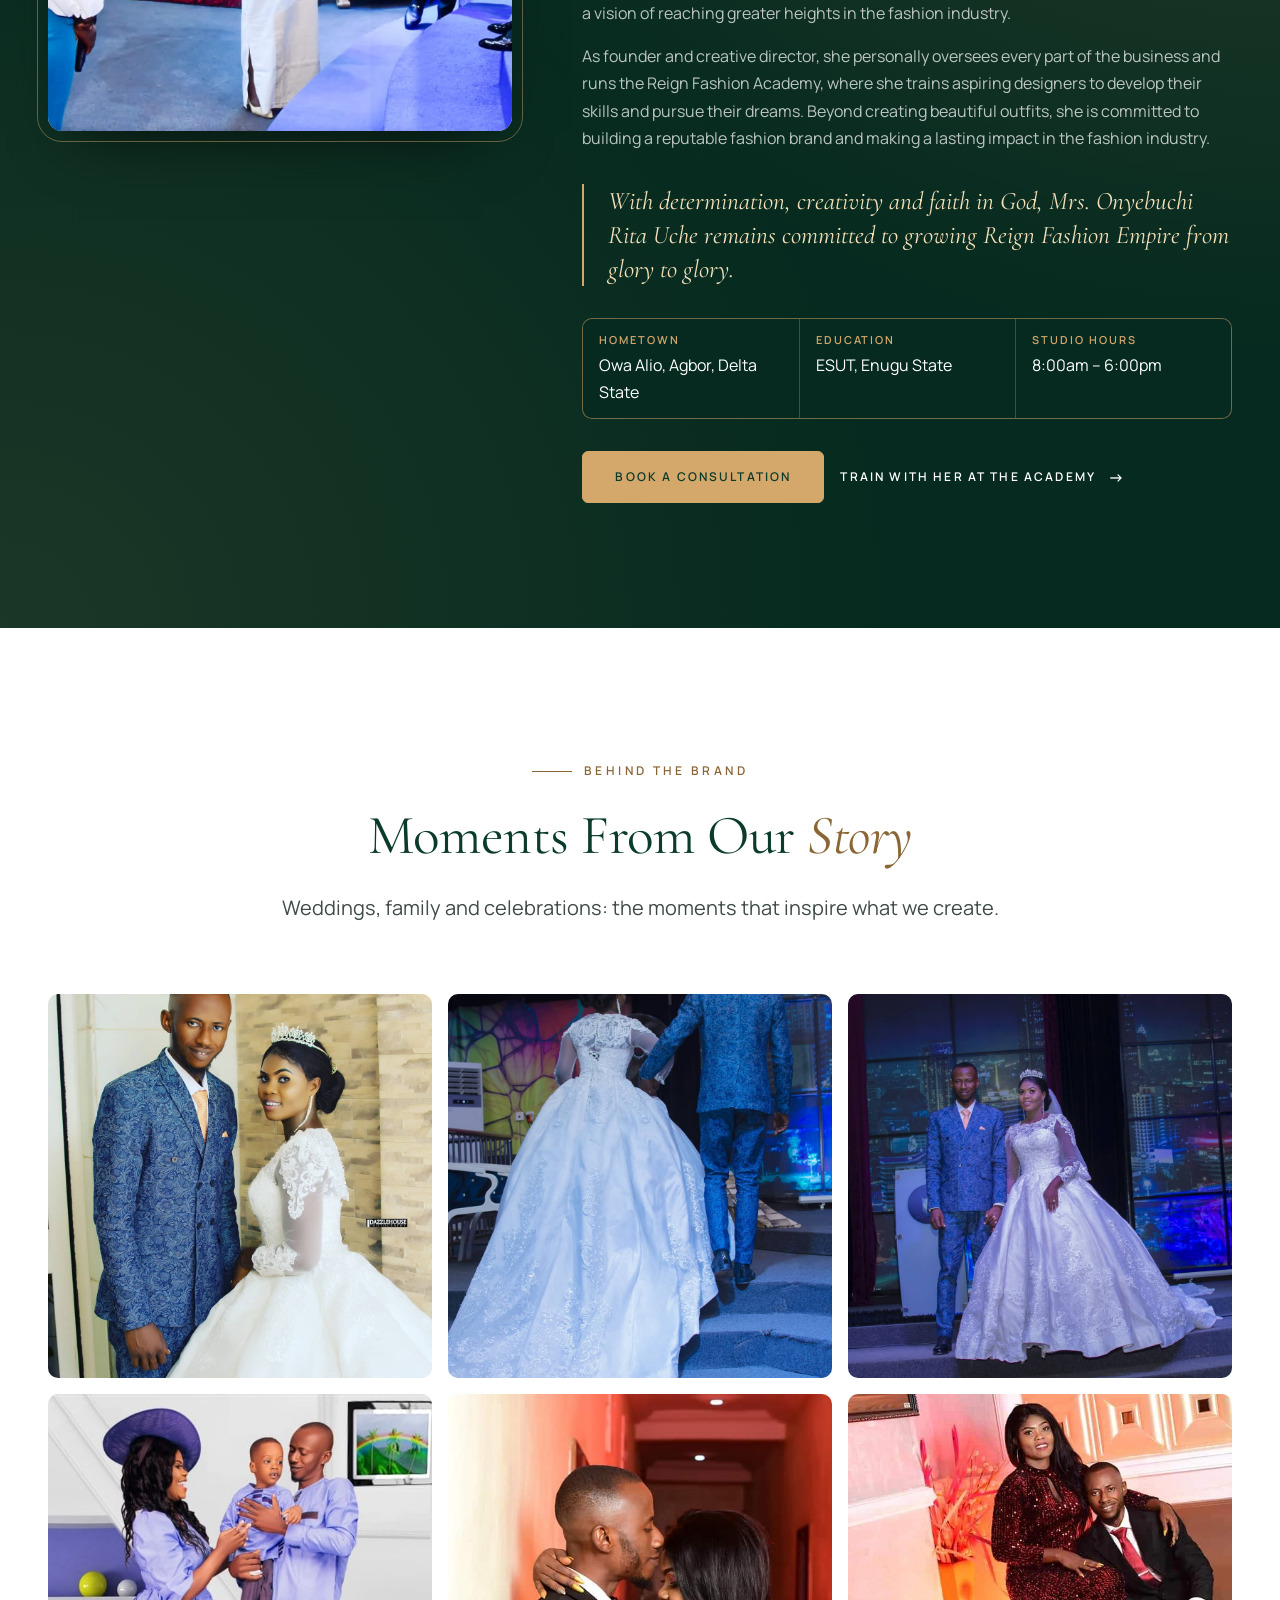
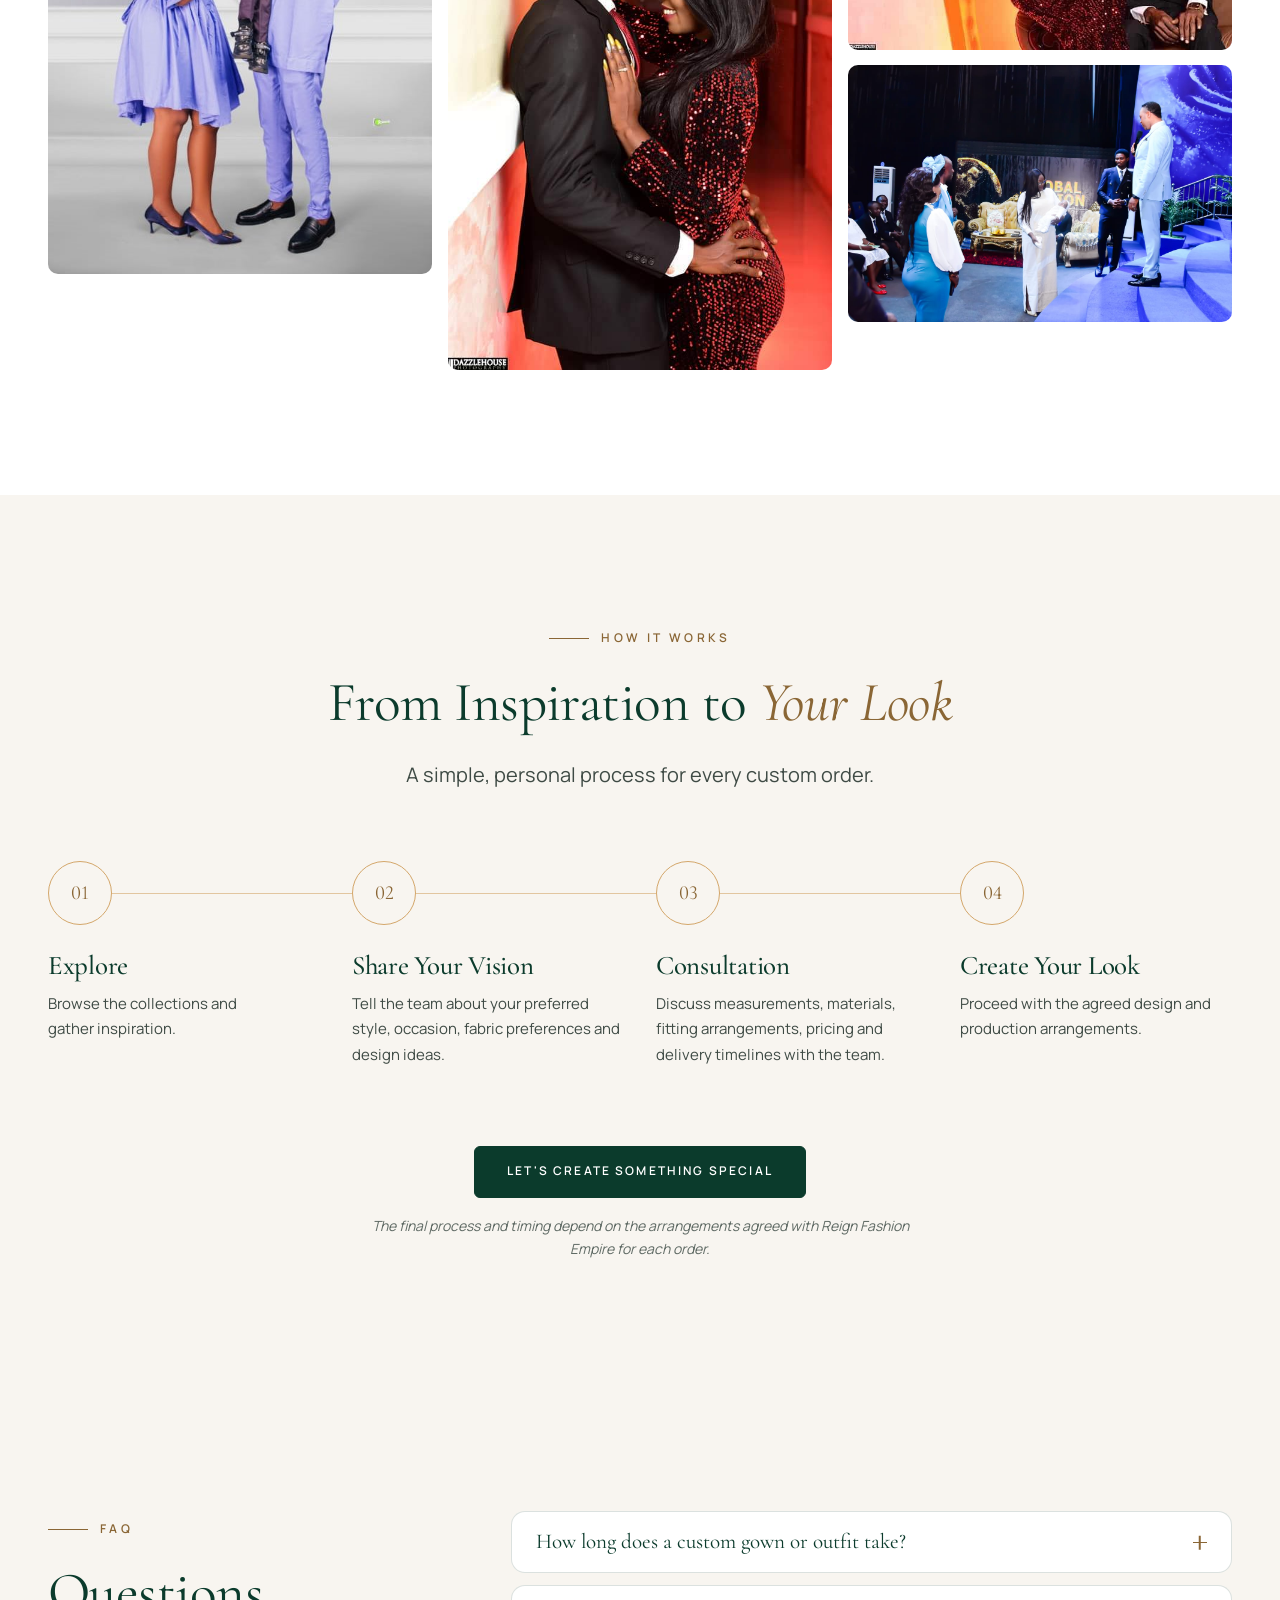
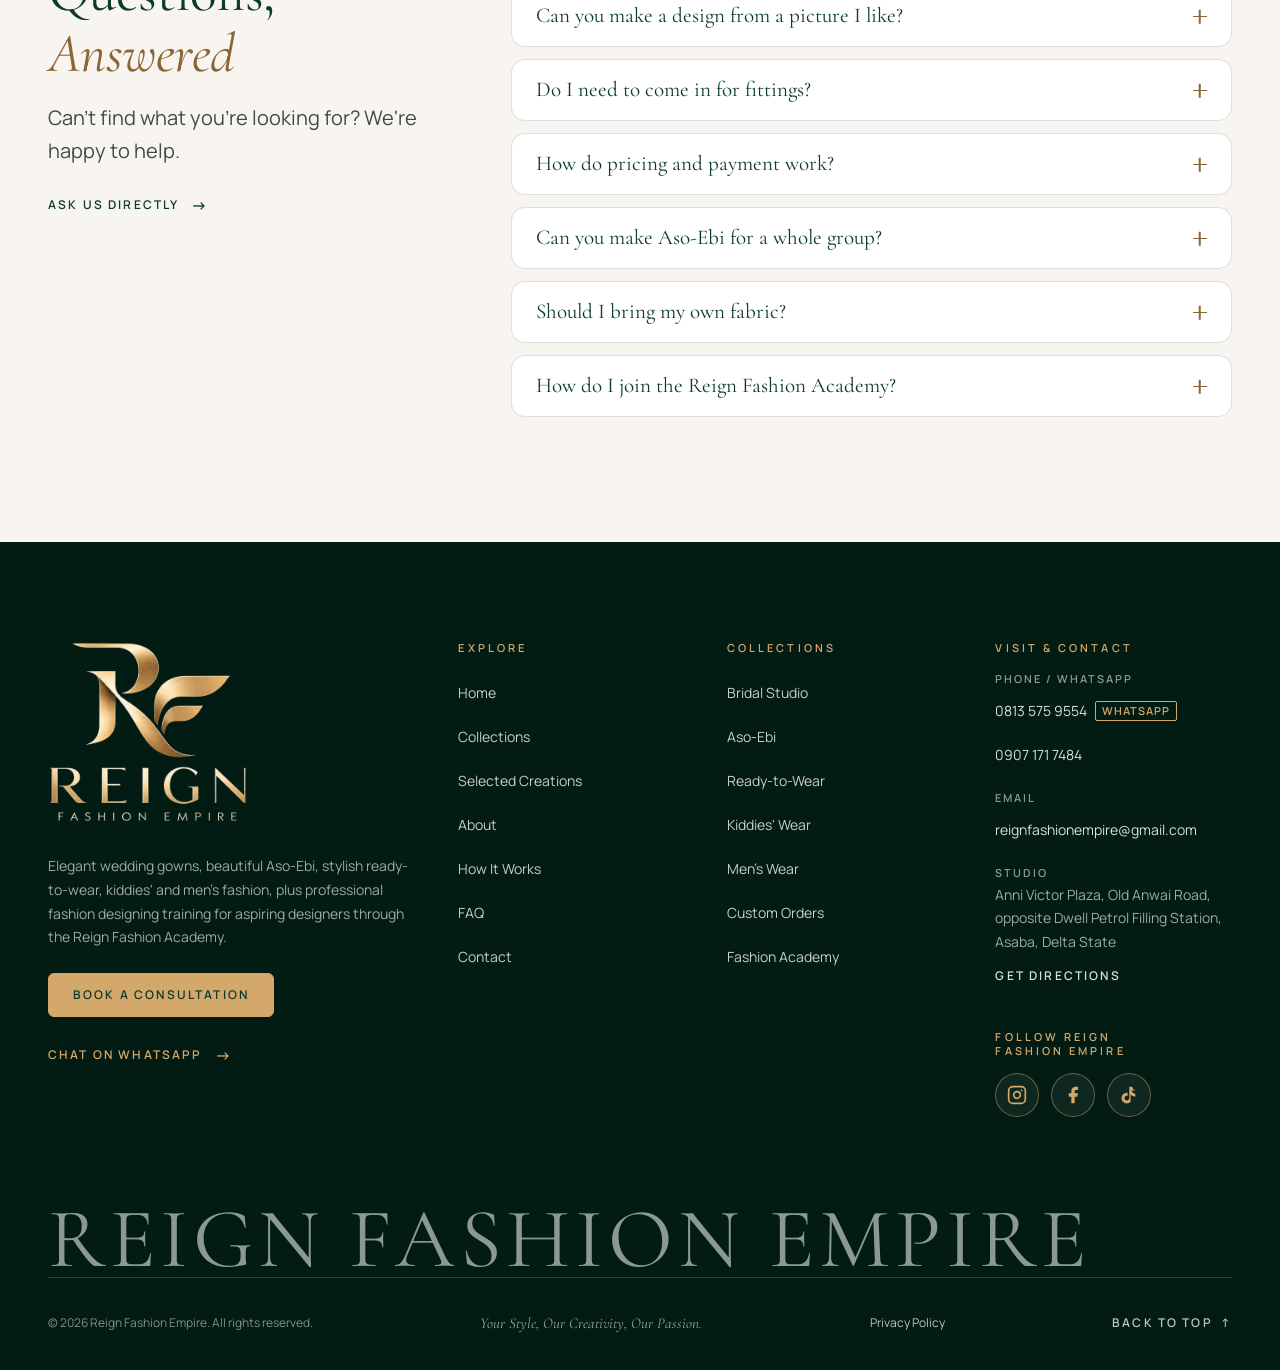
==== commit a63cc7e6: "Improve local search relevance for Asaba and Delta State Clarify the homepage fashion-design focus a" ====
--- a/about.html
+++ b/about.html
@@ -30,7 +30,7 @@
   <meta name="twitter:description" content="Meet Reign Fashion Empire and its founder, Mrs. Onyebuchi Rita Uche: our story, mission and craftsmanship, how custom orders work, and answers to common questions.">
   <meta name="twitter:image" content="https://reignfashionempire.com/assets/images/brand/og-image.jpg">
 
-  <!-- STRUCTURED DATA (generated): business details + FAQ for Google -->
+  <!-- STRUCTURED DATA (generated): business, academy and FAQ details -->
   <script type="application/ld+json">
   {
     "@context": "https://schema.org",
--- a/css/style.css
+++ b/css/style.css
@@ -985,6 +985,17 @@
 .js body.is-loaded .hero-anim { opacity: 1; transform: none; }
 .js body.is-loaded .hero-reveal { clip-path: inset(0 0 0 0); }
 .js body.is-loaded .hero__frame { opacity: 1; }
+
+/* Keep above-the-fold content visible immediately for a faster LCP. */
+.js .hero__content .hero-anim {
+  opacity: 1;
+  transform: none;
+  transition: none;
+}
+.js .hero__img--main .hero-reveal {
+  clip-path: inset(0);
+  transition: none;
+}
 
 /* --------------------------------------------------------------------------
    9b. Hero on brand green
@@ -2663,7 +2674,7 @@
   font-weight: 400;
   line-height: 0.9;
   letter-spacing: 0.06em;
-  color: rgba(255, 255, 255, 0.07);
+  color: rgba(255, 255, 255, 0.55);
   white-space: nowrap;
   user-select: none;
 }
